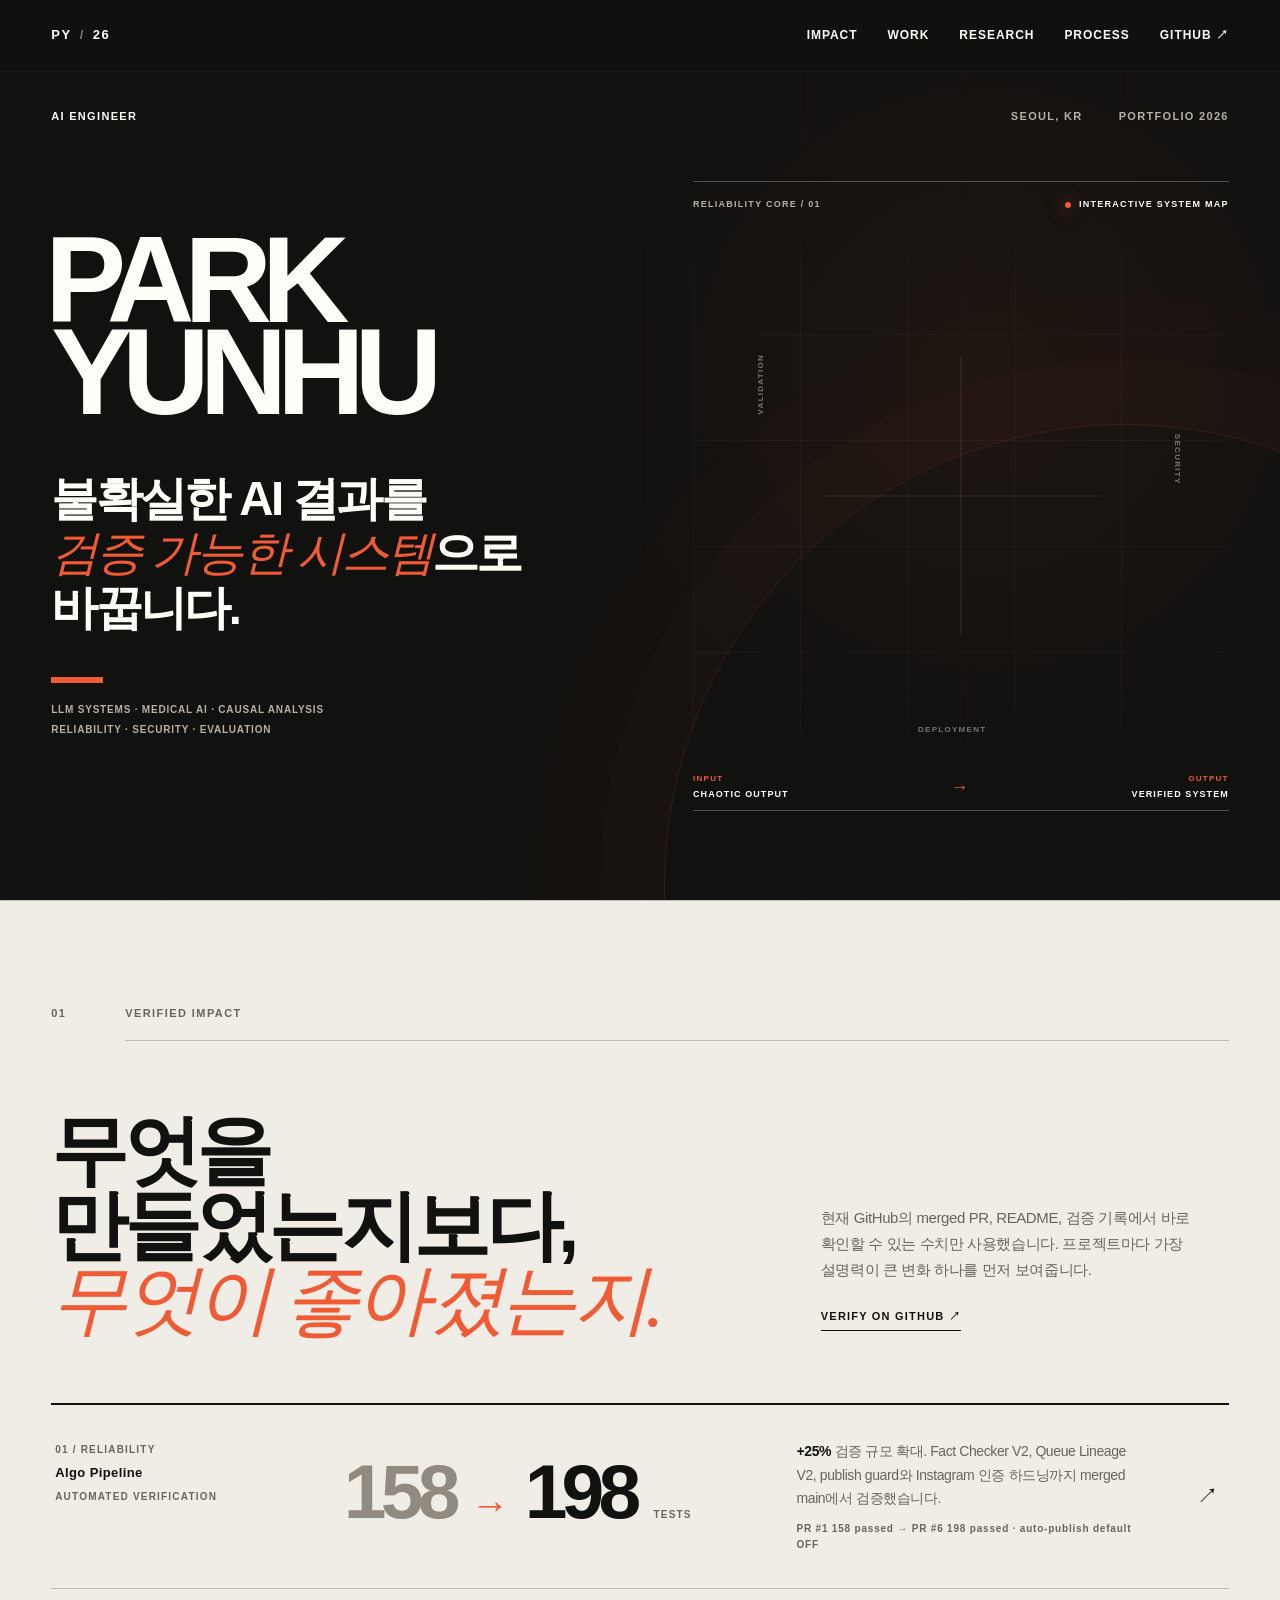
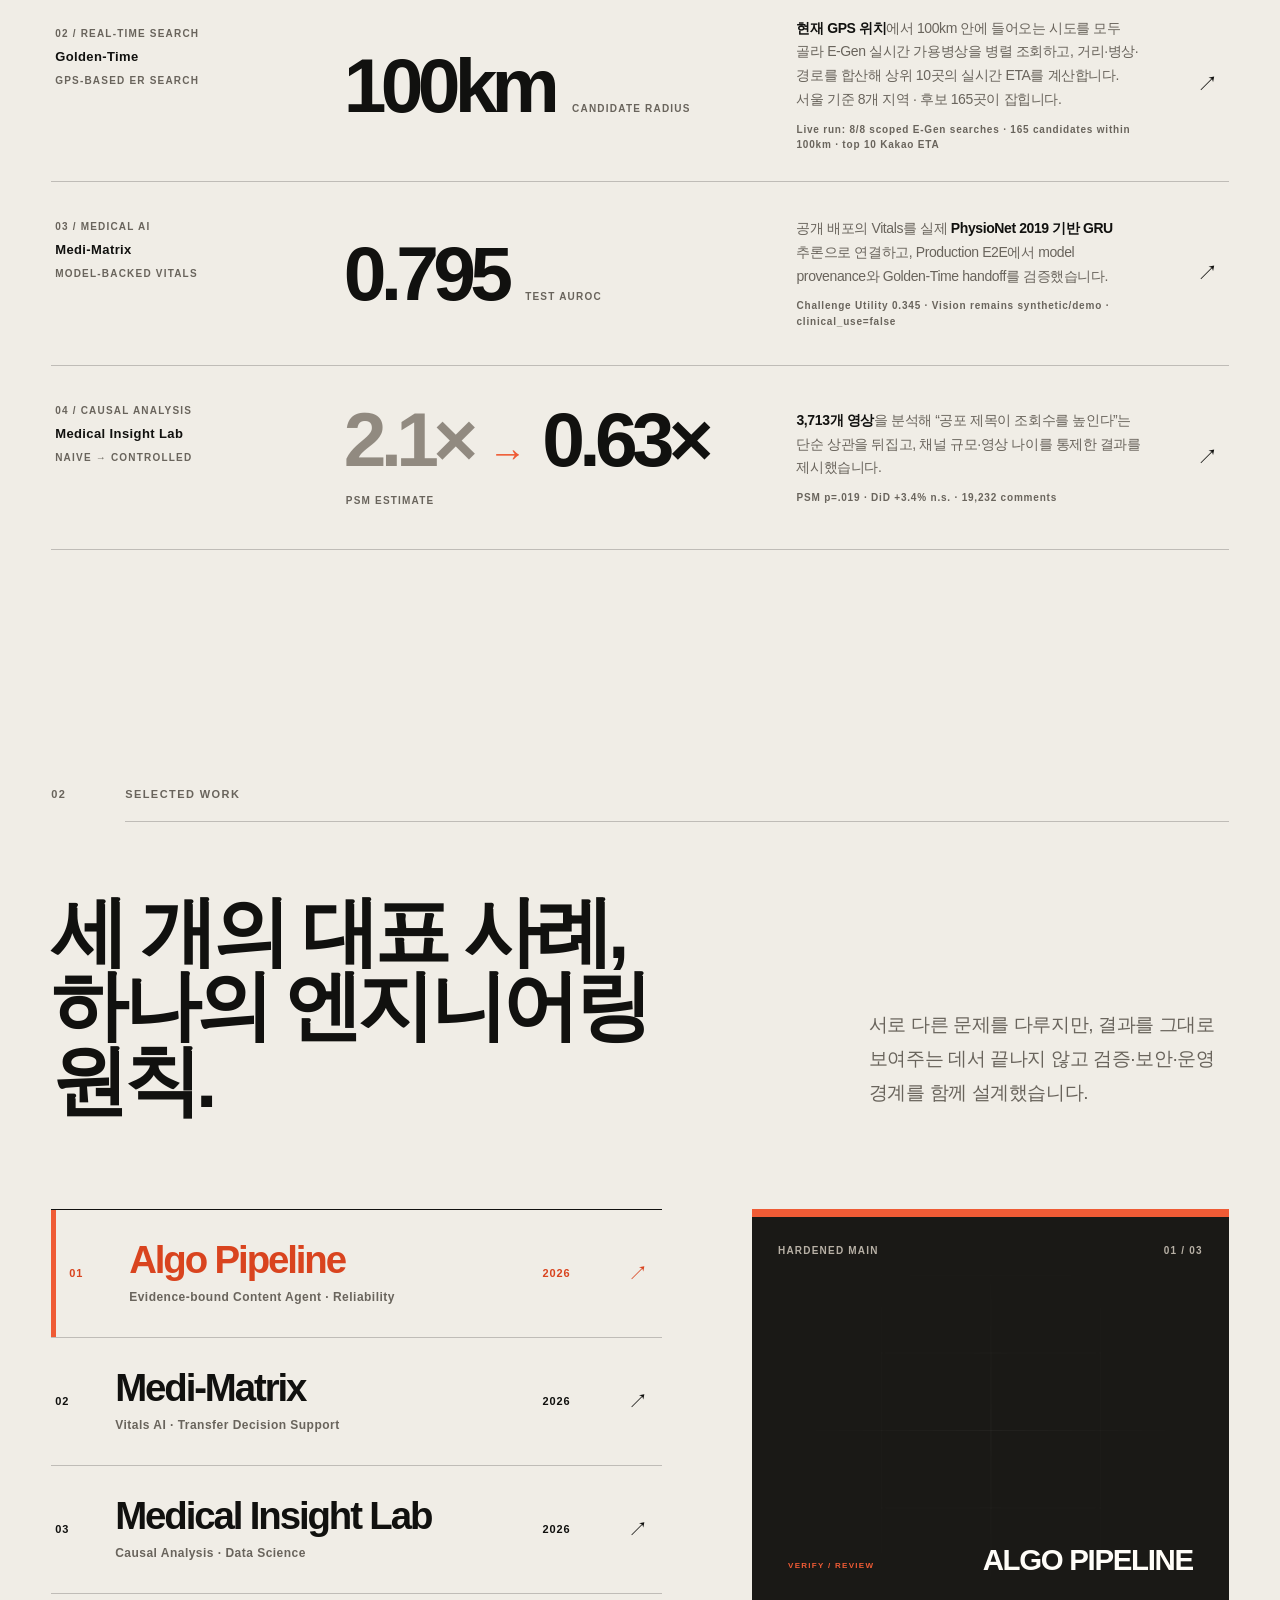
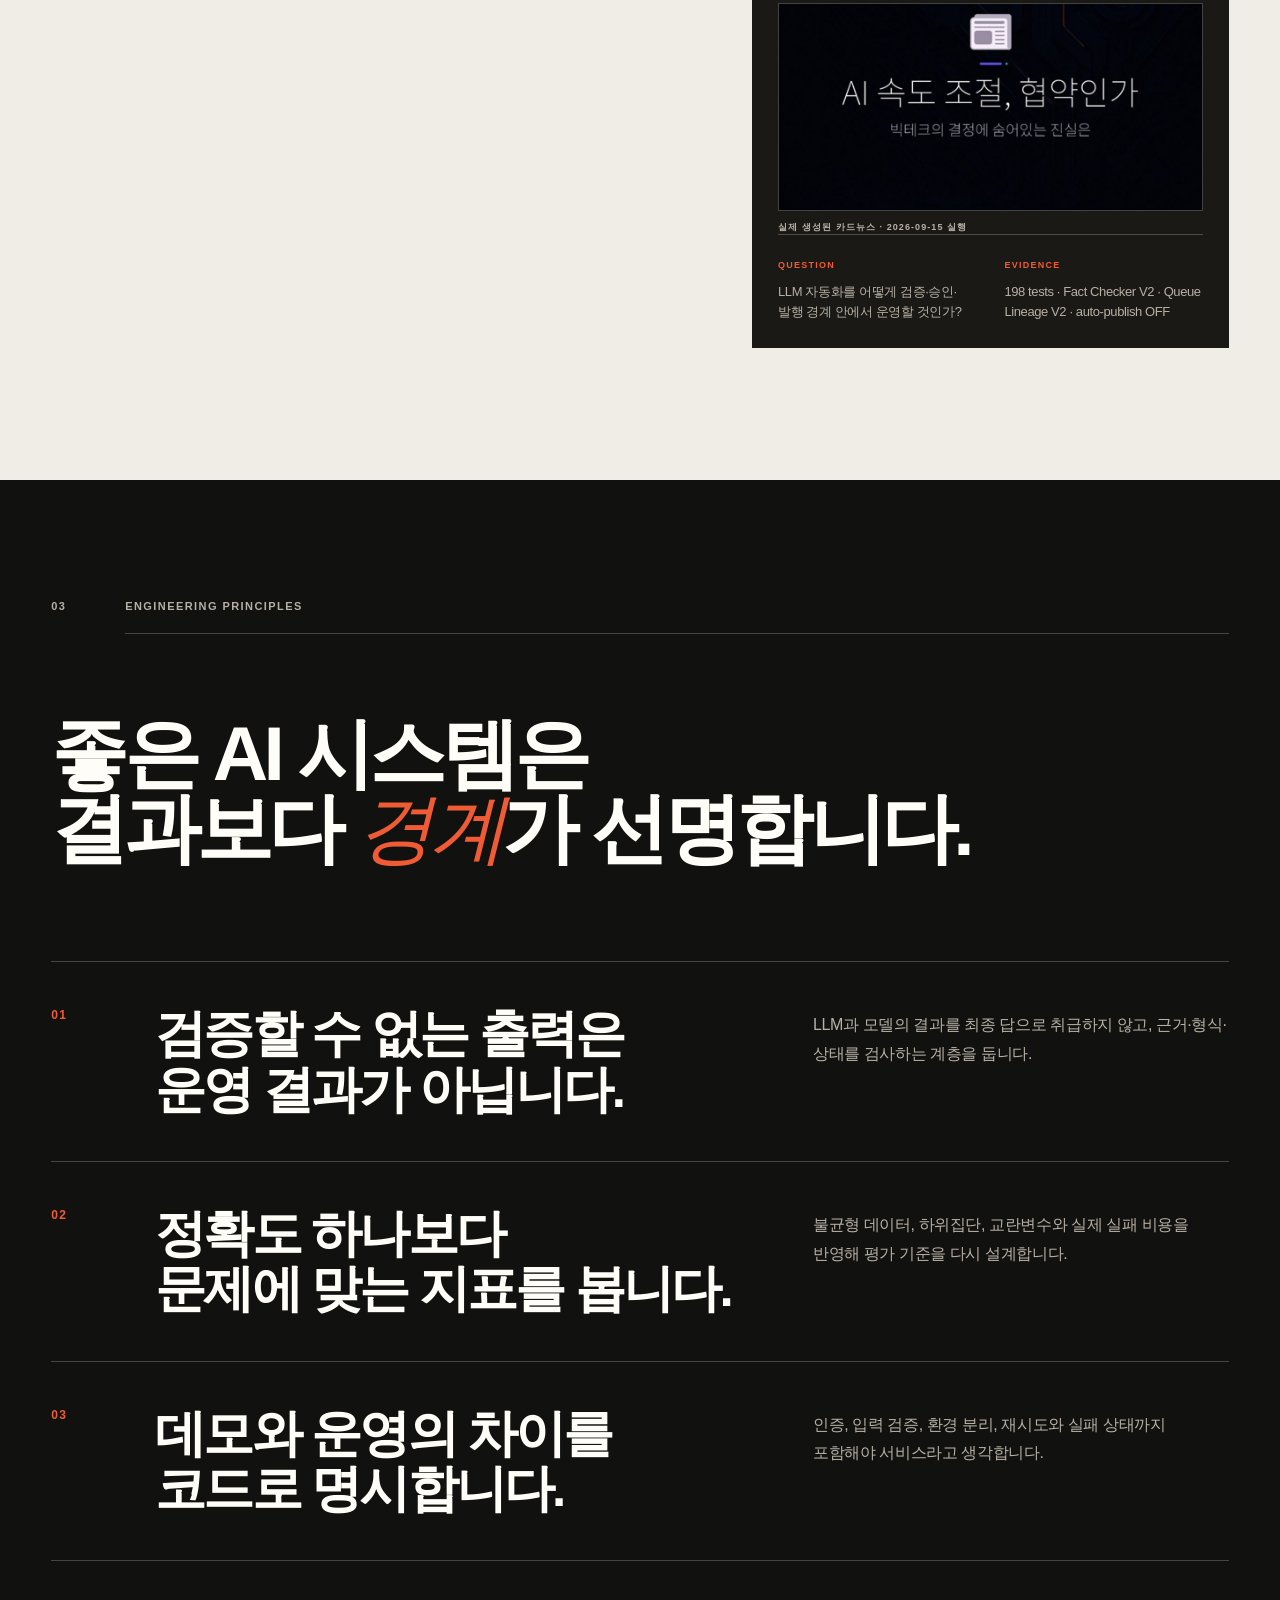
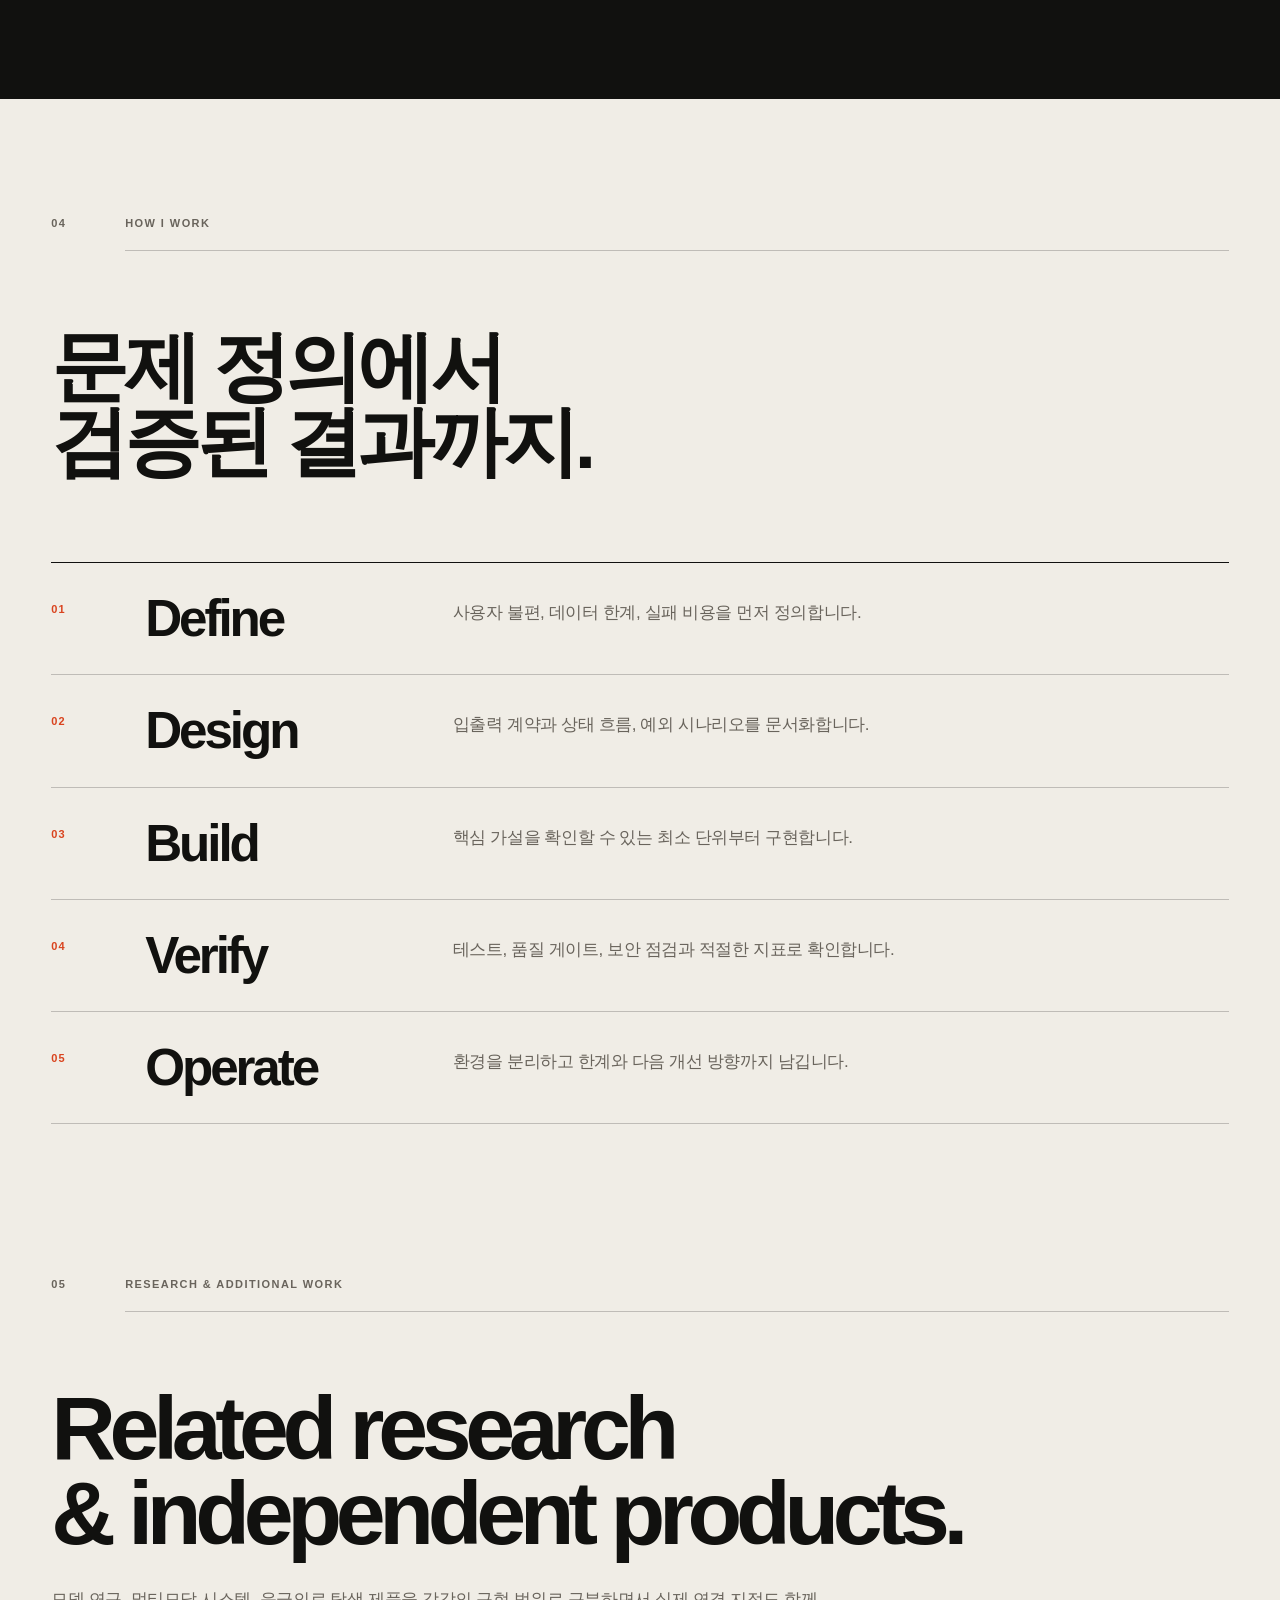
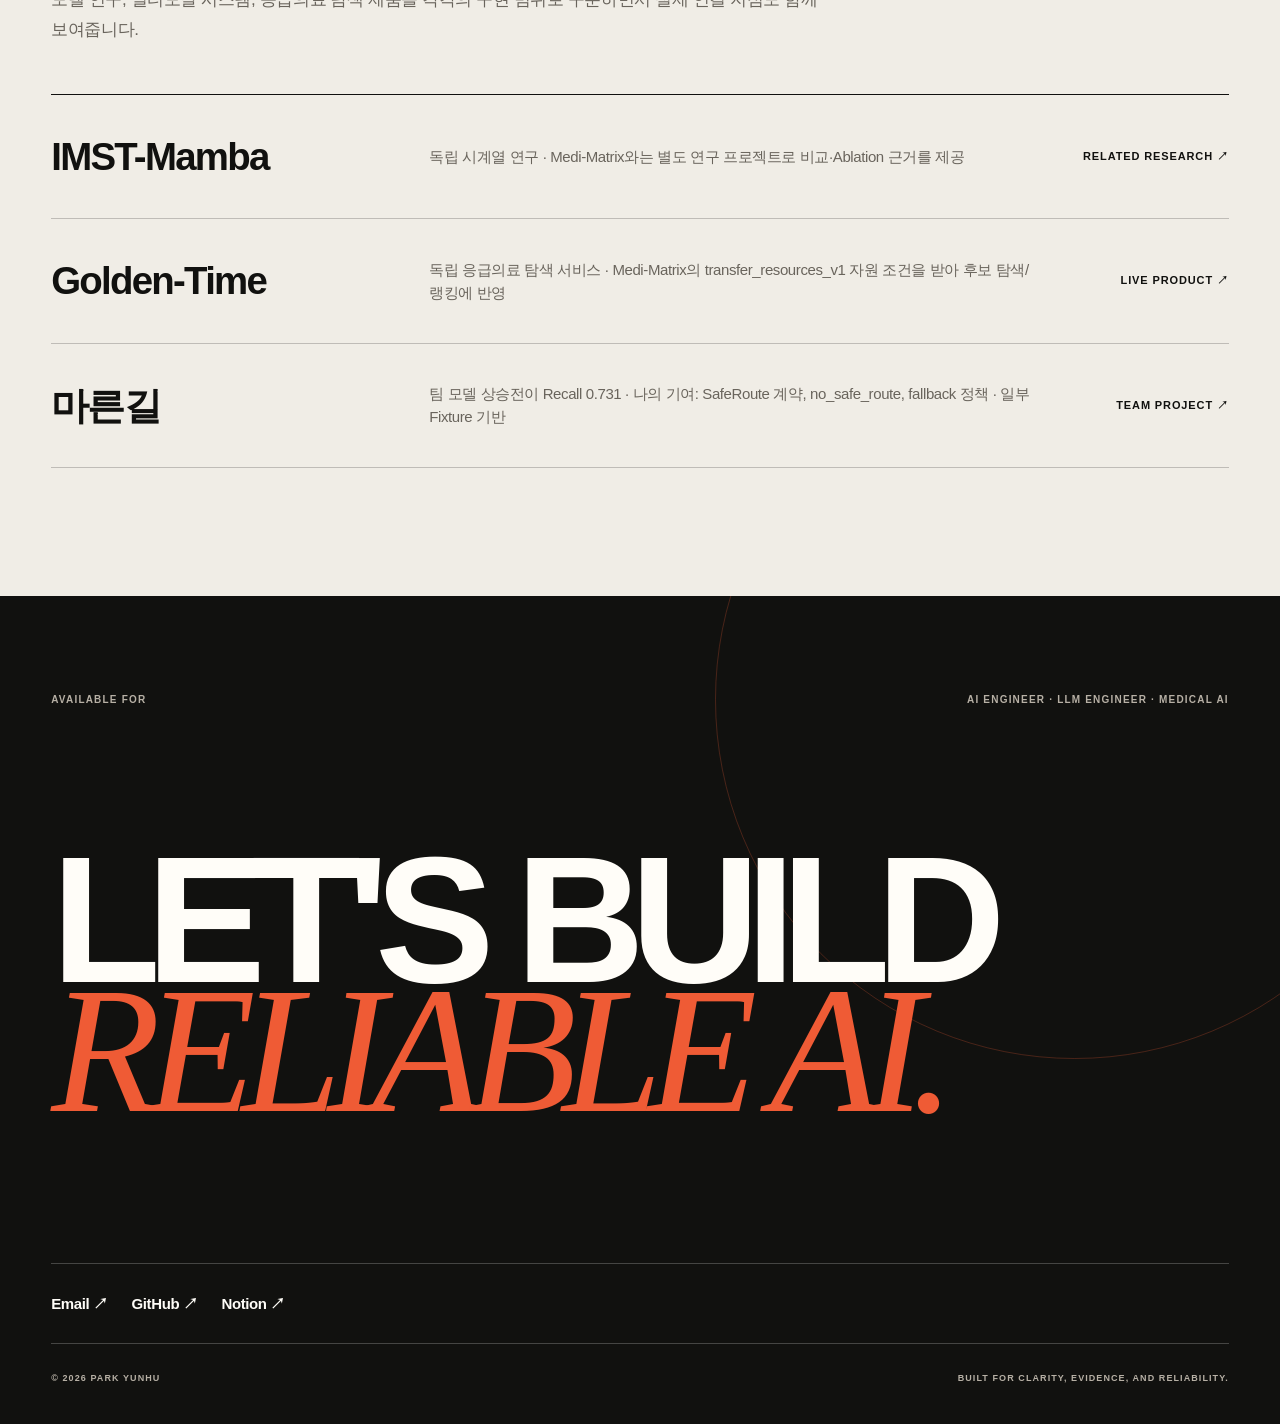
==== index.html @ 8d863456 "fix: correct the channel count and flag the sleeping Streamlit app A full pass over the live site fo" ====
<!doctype html>
<html lang="ko">

<head>
  <meta charset="utf-8">
  <meta name="viewport" content="width=device-width, initial-scale=1">
  <meta name="description" content="AI 모델과 LLM을 검증·보안·배포 가능한 시스템으로 구현하는 AI Engineer 박윤후의 포트폴리오.">
  <meta name="theme-color" content="#11110f">
  <meta property="og:title" content="박윤후 | AI Engineer Portfolio">
  <meta property="og:description" content="AI 모델과 LLM을 검증·보안·배포 가능한 시스템으로 구현하는 AI Engineer 박윤후의 포트폴리오.">
  <meta property="og:type" content="website">
  <meta property="og:url" content="https://park-yunhu-portfolio.vercel.app/">
  <meta property="og:image" content="https://park-yunhu-portfolio.vercel.app/assets/og-cover.jpg">
  <meta property="og:image:width" content="1200">
  <meta property="og:image:height" content="630">
  <meta property="og:image:alt" content="PARK YUNHU AI Engineer Portfolio">
  <meta name="twitter:card" content="summary_large_image">
  <meta name="twitter:title" content="박윤후 | AI Engineer Portfolio">
  <meta name="twitter:description" content="AI 모델과 LLM을 검증·보안·배포 가능한 시스템으로 구현하는 AI Engineer 박윤후의 포트폴리오.">
  <meta name="twitter:image" content="https://park-yunhu-portfolio.vercel.app/assets/og-cover.jpg">
  <link rel="canonical" href="https://park-yunhu-portfolio.vercel.app/">
  <title>박윤후 | AI Engineer Portfolio</title>
  <link rel="icon" href="assets/favicon.svg" type="image/svg+xml">
  <link rel="stylesheet" href="assets/styles.css?v=12">
  <link rel="stylesheet" href="assets/refinements.css?v=14">
  <link rel="stylesheet" href="assets/impact.css?v=1">
  <script defer src="assets/spline-config.js?v=9"></script>
  <script defer src="assets/reliability-core.js?v=9"></script>
  <script defer src="assets/site.js?v=14"></script>
  <script defer src="assets/spline-loader.js?v=9"></script>
</head>

<body>
  <a class="skip-link" href="#main">본문으로 이동</a>

  <header class="site-header">
    <a class="wordmark" href="/" aria-label="박윤후 포트폴리오 홈"><span>PY</span><i>/</i><span>26</span></a>
    <button class="menu-toggle" type="button" aria-expanded="false" aria-controls="site-nav">Menu</button>
    <nav id="site-nav" class="site-nav" aria-label="주요 탐색">
      <a href="#impact">Impact</a>
      <a href="#work">Work</a>
      <a href="#research">Research</a>
      <a href="#process">Process</a>
      <a href="https://github.com/YunhuPark" target="_blank" rel="noopener noreferrer">GitHub ↗</a>
    </nav>
  </header>

  <main id="main">
    <section class="hero hero-3d" aria-labelledby="hero-title">
      <div class="hero-kicker"><span>AI ENGINEER</span><span>SEOUL, KR</span><span>PORTFOLIO 2026</span></div>
      <div class="hero-3d-layout">
        <div class="hero-copy">
          <h1 id="hero-title" class="hero-name hero-name-3d" aria-label="Park Yunhu">PARK<br>YUNHU</h1>
          <p class="hero-statement hero-statement-3d">불확실한 AI 결과를<br><em>검증 가능한 시스템</em>으로 바꿉니다.</p>
          <div class="hero-note hero-note-3d"><span class="accent-rule" aria-hidden="true"></span><p>LLM Systems · Medical AI · Causal Analysis</p><p>Reliability · Security · Evaluation</p></div>
        </div>
        <div class="hero-scene-shell" data-spline-slot>
          <div class="scene-topline"><span>RELIABILITY CORE / 01</span><span class="scene-live"><i aria-hidden="true"></i> INTERACTIVE SYSTEM MAP</span></div>
          <div class="scene-canvas-wrap">
            <canvas id="hero-core" class="scene-canvas" aria-label="검증, 보안, 배포를 상징하는 인터랙티브 3D 코어"></canvas>
            <div class="scene-fallback" aria-hidden="true"><span class="fallback-ring ring-a"></span><span class="fallback-ring ring-b"></span><span class="fallback-ring ring-c"></span><span class="fallback-core"></span></div>
            <div class="scene-orbit-labels" aria-hidden="true"><span>VALIDATION</span><span>SECURITY</span><span>DEPLOYMENT</span></div>
            <div class="scene-crosshair" aria-hidden="true"></div>
          </div>
          <div class="scene-bottomline"><div><small>INPUT</small><strong>CHAOTIC OUTPUT</strong></div><span aria-hidden="true">→</span><div><small>OUTPUT</small><strong>VERIFIED SYSTEM</strong></div></div>
        </div>
      </div>
    </section>

    <section id="impact" class="impact-section paper-section" aria-labelledby="impact-title">
      <div class="section-index"><span>01</span><span>VERIFIED IMPACT</span></div>
      <div class="impact-intro">
        <h2 id="impact-title">무엇을 만들었는지보다,<br><em>무엇이 좋아졌는지.</em></h2>
        <div class="impact-summary">
          <p>현재 GitHub의 merged PR, README, 검증 기록에서 바로 확인할 수 있는 수치만 사용했습니다. 프로젝트마다 가장 설명력이 큰 변화 하나를 먼저 보여줍니다.</p>
          <a href="https://github.com/YunhuPark" target="_blank" rel="noopener noreferrer">VERIFY ON GITHUB ↗</a>
        </div>
      </div>

      <div class="impact-list">
        <a class="impact-row" href="/project-algo">
          <div class="impact-label"><span>01 / RELIABILITY</span><b>Algo Pipeline</b><small>Automated verification</small></div>
          <div class="impact-number"><span class="impact-before">158</span><i>→</i><strong>198</strong><small>tests</small></div>
          <div class="impact-detail"><p><strong>+25%</strong> 검증 규모 확대. Fact Checker V2, Queue Lineage V2, publish guard와 Instagram 인증 하드닝까지 merged main에서 검증했습니다.</p><span class="impact-note">PR #1 158 passed → PR #6 198 passed · auto-publish default OFF</span></div>
          <span class="impact-arrow" aria-hidden="true">↗</span>
        </a>

        <a class="impact-row" href="https://golden-time.vercel.app" target="_blank" rel="noopener noreferrer">
          <div class="impact-label"><span>02 / REAL-TIME SEARCH</span><b>Golden-Time</b><small>GPS-based ER search</small></div>
          <div class="impact-number"><strong>100km</strong><small>candidate radius</small></div>
          <div class="impact-detail"><p><strong>현재 GPS 위치</strong>에서 100km 안에 들어오는 시도를 모두 골라 E-Gen 실시간 가용병상을 병렬 조회하고, 거리·병상·경로를 합산해 상위 10곳의 실시간 ETA를 계산합니다. 서울 기준 8개 지역 · 후보 165곳이 잡힙니다.</p><span class="impact-note">Live run: 8/8 scoped E-Gen searches · 165 candidates within 100km · top 10 Kakao ETA</span></div>
          <span class="impact-arrow" aria-hidden="true">↗</span>
        </a>

        <a class="impact-row" href="/project-medi-matrix">
          <div class="impact-label"><span>03 / MEDICAL AI</span><b>Medi-Matrix</b><small>Model-backed vitals</small></div>
          <div class="impact-number"><strong>0.795</strong><small>test AUROC</small></div>
          <div class="impact-detail"><p>공개 배포의 Vitals를 실제 <strong>PhysioNet 2019 기반 GRU</strong> 추론으로 연결하고, Production E2E에서 model provenance와 Golden-Time handoff를 검증했습니다.</p><span class="impact-note">Challenge Utility 0.345 · Vision remains synthetic/demo · clinical_use=false</span></div>
          <span class="impact-arrow" aria-hidden="true">↗</span>
        </a>

        <a class="impact-row" href="/project-medical-insight">
          <div class="impact-label"><span>04 / CAUSAL ANALYSIS</span><b>Medical Insight Lab</b><small>Naive → controlled</small></div>
          <div class="impact-number"><span class="impact-before">2.1×</span><i>→</i><strong>0.63×</strong><small>PSM estimate</small></div>
          <div class="impact-detail"><p><strong>3,713개 영상</strong>을 분석해 “공포 제목이 조회수를 높인다”는 단순 상관을 뒤집고, 채널 규모·영상 나이를 통제한 결과를 제시했습니다.</p><span class="impact-note">PSM p=.019 · DiD +3.4% n.s. · 19,232 comments</span></div>
          <span class="impact-arrow" aria-hidden="true">↗</span>
        </a>
      </div>
    </section>

    <section id="work" class="work-section paper-section" aria-labelledby="work-title">
      <div class="section-index"><span>02</span><span>SELECTED WORK</span></div>
      <div class="work-heading"><h2 id="work-title">세 개의 대표 사례,<br>하나의 엔지니어링 원칙.</h2><p>서로 다른 문제를 다루지만, 결과를 그대로 보여주는 데서 끝나지 않고 검증·보안·운영 경계를 함께 설계했습니다.</p></div>
      <div class="work-layout">
        <div class="project-index" role="list" aria-label="대표 프로젝트">
          <a class="project-row is-active" role="listitem" href="/project-algo" data-project="algo"><span class="project-no">01</span><span class="project-copy"><strong>Algo Pipeline</strong><small>Evidence-bound Content Agent · Reliability</small><span class="project-evidence">198 tests · Fact Checker V2 · Queue Lineage V2 · auto-publish OFF</span><img class="row-thumb" src="assets/thumbs/thumb-algo.jpg?v=1" width="960" height="600" loading="lazy" decoding="async" alt="Algo Pipeline이 생성한 카드뉴스 커버 실제 출력물"></span><span class="project-year">2026</span><span class="project-arrow" aria-hidden="true">↗</span></a>
          <a class="project-row" role="listitem" href="/project-medi-matrix" data-project="medi"><span class="project-no">02</span><span class="project-copy"><strong>Medi-Matrix</strong><small>Vitals AI · Transfer Decision Support</small><span class="project-evidence">GRU AUROC .795 · Utility .345 · Production E2E · Vision demo</span><img class="row-thumb" src="assets/thumbs/thumb-medi.jpg?v=1" width="960" height="600" loading="lazy" decoding="async" alt="Medi-Matrix Production 화면. 3D 병변 메시와 RED Triage 판정"></span><span class="project-year">2026</span><span class="project-arrow" aria-hidden="true">↗</span></a>
          <a class="project-row" role="listitem" href="/project-medical-insight" data-project="insight"><span class="project-no">03</span><span class="project-copy"><strong>Medical Insight Lab</strong><small>Causal Analysis · Data Science</small><span class="project-evidence">3,713 videos · PSM 0.63× · DiD +3.4% (n.s.)</span><img class="row-thumb" src="assets/thumbs/thumb-insight.jpg?v=1" width="960" height="600" loading="lazy" decoding="async" alt="PSM 분석 그래프. 채널 규모 균형 0.210→0.084, ATT 0.63배"></span><span class="project-year">2026</span><span class="project-arrow" aria-hidden="true">↗</span></a>
        </div>
        <aside class="project-preview project-preview-3d" aria-live="polite">
          <div class="preview-topline"><span data-preview-status>HARDENED MAIN</span><span data-preview-number>01 / 03</span></div>
          <div class="work-scene-wrap"><canvas id="work-core" class="scene-canvas work-scene-canvas" aria-label="선택한 프로젝트를 추상화한 3D 시각화"></canvas><div class="work-scene-fallback" aria-hidden="true"><span></span><span></span><span></span><span></span></div><div class="work-scene-title"><small data-scene-label>VERIFY / REVIEW</small><strong data-scene-title>ALGO PIPELINE</strong></div></div>
          <figure class="preview-shot"><img src="assets/thumbs/thumb-algo.jpg?v=1" width="960" height="600" decoding="async" data-preview-shot alt="Algo Pipeline이 생성한 카드뉴스 커버 실제 출력물"><figcaption data-preview-caption>실제 생성된 카드뉴스 · 2026-09-15 실행</figcaption></figure>
          <div class="preview-footer"><div><small>QUESTION</small><p data-preview-question>LLM 자동화를 어떻게 검증·승인·발행 경계 안에서 운영할 것인가?</p></div><div><small>EVIDENCE</small><p data-preview-evidence>198 tests · Fact Checker V2 · Queue Lineage V2 · auto-publish OFF</p></div></div>
        </aside>
      </div>
    </section>

    <section id="principles" class="principles-section dark-section" aria-labelledby="principles-title">
      <div class="section-index light"><span>03</span><span>ENGINEERING PRINCIPLES</span></div>
      <div class="principles-intro"><h2 id="principles-title">좋은 AI 시스템은<br>결과보다 <em>경계</em>가 선명합니다.</h2></div>
      <div class="principle-list"><article><span>01</span><h3>검증할 수 없는 출력은<br>운영 결과가 아닙니다.</h3><p>LLM과 모델의 결과를 최종 답으로 취급하지 않고, 근거·형식·상태를 검사하는 계층을 둡니다.</p></article><article><span>02</span><h3>정확도 하나보다<br>문제에 맞는 지표를 봅니다.</h3><p>불균형 데이터, 하위집단, 교란변수와 실제 실패 비용을 반영해 평가 기준을 다시 설계합니다.</p></article><article><span>03</span><h3>데모와 운영의 차이를<br>코드로 명시합니다.</h3><p>인증, 입력 검증, 환경 분리, 재시도와 실패 상태까지 포함해야 서비스라고 생각합니다.</p></article></div>
    </section>

    <section id="process" class="process-section paper-section" aria-labelledby="process-title">
      <div class="section-index"><span>04</span><span>HOW I WORK</span></div>
      <div class="process-heading"><h2 id="process-title">문제 정의에서<br>검증된 결과까지.</h2></div>
      <ol class="process-list"><li><span>01</span><div><strong>Define</strong><p>사용자 불편, 데이터 한계, 실패 비용을 먼저 정의합니다.</p></div></li><li><span>02</span><div><strong>Design</strong><p>입출력 계약과 상태 흐름, 예외 시나리오를 문서화합니다.</p></div></li><li><span>03</span><div><strong>Build</strong><p>핵심 가설을 확인할 수 있는 최소 단위부터 구현합니다.</p></div></li><li><span>04</span><div><strong>Verify</strong><p>테스트, 품질 게이트, 보안 점검과 적절한 지표로 확인합니다.</p></div></li><li><span>05</span><div><strong>Operate</strong><p>환경을 분리하고 한계와 다음 개선 방향까지 남깁니다.</p></div></li></ol>
    </section>

    <section id="research" class="additional-section paper-section" aria-labelledby="additional-title">
      <div class="section-index"><span>05</span><span>RESEARCH &amp; ADDITIONAL WORK</span></div>
      <h2 id="additional-title">Related research<br>&amp; independent products.</h2>
      <p class="additional-intro">모델 연구, 멀티모달 시스템, 응급의료 탐색 제품을 각각의 구현 범위로 구분하면서 실제 연결 지점도 함께 보여줍니다.</p>
      <div class="additional-list"><a href="/project-imst-mamba"><span>IMST-Mamba</span><small>독립 시계열 연구 · Medi-Matrix와는 별도 연구 프로젝트로 비교·Ablation 근거를 제공</small><b>RELATED RESEARCH ↗</b></a><a href="https://golden-time.vercel.app" target="_blank" rel="noopener noreferrer"><span>Golden-Time</span><small>독립 응급의료 탐색 서비스 · Medi-Matrix의 transfer_resources_v1 자원 조건을 받아 후보 탐색/랭킹에 반영</small><b>LIVE PRODUCT ↗</b></a><a href="https://github.com/YunhuPark/EST_Mareungil_21" target="_blank" rel="noopener noreferrer"><span>마른길</span><small>팀 모델 상승전이 Recall 0.731 · 나의 기여: SafeRoute 계약, no_safe_route, fallback 정책 · 일부 Fixture 기반</small><b>TEAM PROJECT ↗</b></a></div>
    </section>

    <section class="contact-section dark-section" aria-labelledby="contact-title">
      <div class="contact-meta"><span>AVAILABLE FOR</span><span>AI ENGINEER · LLM ENGINEER · MEDICAL AI</span></div>
      <h2 id="contact-title">LET'S BUILD<br><em>RELIABLE AI.</em></h2>
      <div class="contact-links"><a href="mailto:byunhu35@gmail.com">Email ↗</a><a href="https://github.com/YunhuPark" target="_blank" rel="noopener noreferrer">GitHub ↗</a><a href="https://app.notion.com/p/AI-Engineer-Portfolio-3c4bfec501b38136a31cc143538bbe27?pvs=12" target="_blank" rel="noopener noreferrer">Notion ↗</a></div>
      <footer class="footer-line"><span>© <span data-year>2026</span> PARK YUNHU</span><span>BUILT FOR CLARITY, EVIDENCE, AND RELIABILITY.</span></footer>
    </section>
  </main>
</body>

</html>
---- assets/styles.css ----
:root {
  --ink: #11110f;
  --ink-soft: #1a1916;
  --paper: #f0ede6;
  --paper-deep: #e7e2d8;
  --white: #fffdf8;
  --accent: #ef5b35;
  --accent-deep: #d9441f;
  --line-dark: rgba(255, 253, 248, .22);
  --line-paper: rgba(17, 17, 15, .22);
  --muted-dark: #b7b0a5;
  --muted-paper: #69645c;
  --max: 1440px;
  --pad: clamp(22px, 4vw, 72px);
  --header: 72px;
}

* {
  box-sizing: border-box
}

html {
  scroll-behavior: smooth;
  background: var(--ink)
}

body {
  margin: 0;
  color: var(--ink);
  background: var(--paper);
  font-family: Arial, "Helvetica Neue", "Apple SD Gothic Neo", "Malgun Gothic", sans-serif;
  line-height: 1.55;
  letter-spacing: -.025em;
  text-rendering: optimizeLegibility;
  word-break: keep-all;
  overflow-wrap: break-word;
}

body.menu-open {
  overflow: hidden
}

a {
  color: inherit
}

button,
input,
textarea,
select {
  font: inherit
}

img,
svg {
  max-width: 100%;
  display: block
}

[hidden] {
  display: none !important
}

::selection {
  color: var(--ink);
  background: var(--accent)
}

.skip-link {
  position: fixed;
  left: 16px;
  top: -80px;
  z-index: 1000;
  padding: 12px 16px;
  color: var(--ink);
  background: var(--white);
  border: 1px solid var(--ink);
  text-decoration: none;
}

.skip-link:focus {
  top: 16px
}

.site-header {
  position: fixed;
  inset: 0 0 auto 0;
  z-index: 100;
  min-height: var(--header);
  padding: 0 var(--pad);
  display: flex;
  align-items: center;
  justify-content: space-between;
  color: var(--white);
  background: rgba(17, 17, 15, 0.92);
  backdrop-filter: blur(8px);
  -webkit-backdrop-filter: blur(8px);
  border-bottom: 1px solid rgba(255, 255, 255, 0.06);
}

.wordmark {
  display: inline-flex;
  align-items: center;
  gap: 8px;
  color: inherit;
  font-size: 13px;
  font-weight: 800;
  letter-spacing: .12em;
  text-decoration: none;
}

.wordmark i {
  font-style: normal;
  opacity: .45
}

.site-nav {
  display: flex;
  align-items: center;
  gap: 30px
}

.site-nav a {
  position: relative;
  color: inherit;
  font-size: 12px;
  font-weight: 700;
  letter-spacing: .08em;
  text-transform: uppercase;
  text-decoration: none;
}

.site-nav a::after {
  position: absolute;
  left: 0;
  right: 100%;
  bottom: -5px;
  height: 1px;
  content: "";
  background: currentColor;
  transition: right .25s ease;
}

.site-nav a:hover::after,
.site-nav a:focus-visible::after {
  right: 0
}

.menu-toggle {
  display: none;
  padding: 0;
  border: 0;
  color: inherit;
  background: transparent;
  font-size: 12px;
  font-weight: 800;
  letter-spacing: .1em;
  text-transform: uppercase;
  cursor: pointer;
}

.dark-section {
  color: var(--white);
  background: var(--ink)
}

.paper-section {
  color: var(--ink);
  background: var(--paper)
}

.hero {
  min-height: 100svh;
  padding: calc(var(--header) + 34px) var(--pad) 42px;
  display: grid;
  grid-template-rows: auto 1fr auto;
  position: relative;
  overflow: hidden;
  color: var(--white);
  background:
    linear-gradient(90deg, rgba(239, 91, 53, .04) 1px, transparent 1px) 0 0/12.5% 100%,
    var(--ink);
}

.hero::after {
  position: absolute;
  right: -9vw;
  bottom: -22vw;
  width: 54vw;
  aspect-ratio: 1;
  content: "";
  border: 1px solid rgba(239, 91, 53, .3);
  border-radius: 50%;
  box-shadow: 0 0 0 5vw rgba(239, 91, 53, .035), 0 0 0 10vw rgba(239, 91, 53, .025);
  pointer-events: none;
}

.hero-kicker {
  display: grid;
  grid-template-columns: 1fr auto auto;
  gap: 36px;
  align-items: start;
  padding-top: 8px;
  font-size: 11px;
  font-weight: 700;
  letter-spacing: .12em;
  text-transform: uppercase;
}

.hero-kicker span:not(:first-child) {
  color: var(--muted-dark)
}

.hero-name {
  align-self: center;
  margin: 28px 0 18px;
  max-width: 12ch;
  font-size: clamp(70px, 12vw, 180px);
  font-weight: 900;
  line-height: .72;
  letter-spacing: -.085em;
  text-transform: uppercase;
}

.hero-bottom {
  position: relative;
  z-index: 2;
  display: grid;
  grid-template-columns: minmax(0, 1.2fr) minmax(250px, .8fr);
  gap: clamp(32px, 8vw, 150px);
  align-items: end;
  padding-right: 14vw;
}

.hero-statement {
  margin: 0;
  max-width: 820px;
  font-size: clamp(30px, 4.8vw, 76px);
  font-weight: 700;
  line-height: 1.15;
  letter-spacing: -.055em;
}

.hero-statement em {
  color: var(--accent);
  font-family: Georgia, "Times New Roman", "Noto Serif KR", serif;
  font-weight: 400;
  font-style: italic;
  letter-spacing: -.04em;
}

.hero-note {
  padding-bottom: 9px
}

.accent-rule {
  display: block;
  width: 64px;
  height: 8px;
  margin-bottom: 23px;
  background: var(--accent)
}

.hero-note p {
  margin: 4px 0;
  color: var(--muted-dark);
  font-size: 12px;
  font-weight: 700;
  letter-spacing: .08em;
  text-transform: uppercase
}

.section-index {
  display: grid;
  grid-template-columns: 56px 1fr;
  gap: 18px;
  align-items: center;
  color: var(--muted-paper);
  font-size: 11px;
  font-weight: 800;
  letter-spacing: .13em;
  text-transform: uppercase;
}

.section-index::after {
  grid-column: 2;
  content: "";
  height: 1px;
  background: var(--line-paper)
}

.section-index.light {
  color: var(--muted-dark)
}

.section-index.light::after {
  background: var(--line-dark)
}

.work-section {
  padding: 110px var(--pad) 132px
}

.work-heading {
  display: grid;
  grid-template-columns: minmax(0, 1.35fr) minmax(260px, .65fr);
  gap: 70px;
  margin: 72px 0 92px;
  align-items: end;
}

.work-heading h2,
.process-heading h2,
.principles-intro h2 {
  margin: 0;
  font-size: clamp(42px, 6vw, 86px);
  font-weight: 800;
  line-height: .97;
  letter-spacing: -.06em;
}

.work-heading p {
  margin: 0 0 8px;
  max-width: 510px;
  color: var(--muted-paper);
  font-size: clamp(16px, 1.5vw, 22px);
  line-height: 1.75;
}

.work-layout {
  display: grid;
  grid-template-columns: minmax(0, 1fr) minmax(420px, .78fr);
  gap: clamp(46px, 7vw, 120px);
  align-items: start;
}

.project-index {
  border-top: 1px solid var(--ink)
}

.project-row {
  position: relative;
  display: grid;
  grid-template-columns: 44px minmax(0, 1fr) 70px 30px;
  gap: 16px;
  align-items: center;
  min-height: 128px;
  padding: 20px 4px;
  border-bottom: 1px solid var(--line-paper);
  color: var(--ink);
  text-decoration: none;
  transition: color .25s ease, padding-left .25s ease;
}

.project-row::before {
  position: absolute;
  inset: 0 auto 0 0;
  width: 0;
  content: "";
  background: var(--accent);
  transition: width .25s ease;
}

.project-row:hover,
.project-row:focus-visible,
.project-row.is-active {
  padding-left: 18px;
  color: var(--accent-deep);
  outline: 0
}

.project-row:hover::before,
.project-row:focus-visible::before,
.project-row.is-active::before {
  width: 5px
}

.project-no,
.project-year {
  font-size: 11px;
  font-weight: 800;
  letter-spacing: .08em
}

.project-copy {
  display: block
}

.project-copy strong {
  display: block;
  font-size: clamp(29px, 3vw, 50px);
  font-weight: 800;
  line-height: 1;
  letter-spacing: -.055em
}

.project-copy small {
  display: block;
  margin-top: 9px;
  color: var(--muted-paper);
  font-size: 12px;
  font-weight: 700;
  letter-spacing: .04em
}

.project-arrow {
  font-size: 20px;
  transition: transform .25s ease
}

.project-row:hover .project-arrow,
.project-row:focus-visible .project-arrow {
  transform: translate(4px, -4px)
}

.project-preview {
  position: sticky;
  top: 96px;
  min-height: 620px;
  padding: 26px;
  display: grid;
  grid-template-rows: auto 1fr auto;
  color: var(--white);
  background: var(--ink-soft);
  border-top: 8px solid var(--accent);
}

.preview-topline {
  display: flex;
  justify-content: space-between;
  gap: 20px;
  color: var(--muted-dark);
  font-size: 10px;
  font-weight: 800;
  letter-spacing: .12em;
  text-transform: uppercase;
}

.preview-stage {
  align-self: center;
  min-height: 330px;
  display: grid;
  align-content: center
}

.preview-footer {
  display: grid;
  grid-template-columns: 1fr 1fr;
  gap: 28px;
  padding-top: 24px;
  border-top: 1px solid var(--line-dark);
}

.preview-footer small {
  display: block;
  margin-bottom: 9px;
  color: var(--accent);
  font-size: 9px;
  font-weight: 800;
  letter-spacing: .14em
}

.preview-footer p {
  margin: 0;
  color: var(--muted-dark);
  font-size: 13px;
  line-height: 1.55
}

.algo-diagram {
  display: grid;
  grid-template-columns: auto 1fr auto 1fr auto 1fr auto;
  gap: 10px;
  align-items: center
}

.algo-diagram span {
  padding: 14px 10px;
  border: 1px solid rgba(255, 255, 255, .22);
  font-size: 10px;
  font-weight: 800;
  letter-spacing: .08em;
  text-align: center
}

.algo-diagram i {
  height: 1px;
  background: rgba(255, 255, 255, .28)
}

.algo-diagram .accent-box {
  color: var(--ink);
  background: var(--accent);
  border-color: var(--accent)
}

.algo-log {
  display: grid;
  gap: 8px;
  margin-top: 42px
}

.algo-log code {
  padding: 9px 12px;
  color: #d7d1c8;
  border-left: 2px solid var(--accent);
  background: rgba(255, 255, 255, .035);
  font-family: "SFMono-Regular", Consolas, "Liberation Mono", monospace;
  font-size: 11px
}

.medical-preview {
  display: grid;
  grid-template-columns: 1.18fr .82fr;
  gap: 22px;
  align-items: stretch
}

.scan-shape {
  position: relative;
  min-height: 260px;
  border: 1px solid rgba(255, 255, 255, .18);
  overflow: hidden;
  background: radial-gradient(circle at center, rgba(239, 91, 53, .11), transparent 58%)
}

.scan-shape::before,
.scan-shape::after {
  position: absolute;
  top: 14%;
  bottom: 12%;
  width: 32%;
  content: "";
  border: 1px solid rgba(255, 255, 255, .34);
  border-radius: 46% 46% 36% 36%;
  background: radial-gradient(circle at 65% 62%, rgba(239, 91, 53, .86) 0 8%, transparent 9%), linear-gradient(140deg, rgba(255, 255, 255, .09), transparent)
}

.scan-shape::before {
  left: 16%
}

.scan-shape::after {
  right: 16%;
  transform: scaleX(-1)
}

.scan-shape span {
  position: absolute;
  left: 50%;
  top: 12%;
  bottom: 10%;
  width: 1px;
  background: rgba(255, 255, 255, .25)
}

.vitals-stack {
  display: grid;
  grid-template-rows: repeat(3, 1fr);
  border-top: 1px solid rgba(255, 255, 255, .2)
}

.vitals-stack p {
  margin: 0;
  padding: 18px 0;
  border-bottom: 1px solid rgba(255, 255, 255, .2)
}

.vitals-stack small {
  display: block;
  color: var(--muted-dark);
  font-size: 9px;
  font-weight: 800;
  letter-spacing: .12em
}

.vitals-stack strong {
  display: block;
  margin-top: 8px;
  font-size: 34px;
  font-weight: 500
}

.preview-caption {
  margin-top: 20px;
  color: var(--muted-dark);
  font-size: 9px;
  font-weight: 800;
  letter-spacing: .13em
}

.analysis-compare {
  display: grid;
  gap: 18px
}

.analysis-compare p {
  margin: 0;
  display: grid;
  grid-template-columns: 70px 1fr 45px;
  gap: 12px;
  align-items: center
}

.analysis-compare span {
  color: var(--muted-dark);
  font-size: 9px;
  font-weight: 800;
  letter-spacing: .1em
}

.analysis-compare b {
  display: block;
  width: var(--size);
  height: 13px;
  background: var(--accent)
}

.analysis-compare b.negative {
  background: #9d968c
}

.analysis-compare strong {
  font-size: 13px
}

.preview-stage blockquote {
  margin: 42px 0 0;
  padding: 20px 0 0;
  border-top: 1px solid var(--line-dark);
  font-family: Georgia, "Times New Roman", "Noto Serif KR", serif;
  font-size: 20px;
  font-style: italic;
  line-height: 1.45
}

.state-model {
  display: grid;
  grid-template-columns: repeat(3, 1fr);
  gap: 1px;
  background: rgba(255, 255, 255, .18)
}

.state-model div {
  padding: 24px 13px;
  background: var(--ink-soft);
  text-align: center
}

.state-model span {
  display: block;
  color: var(--accent);
  font-size: 12px;
  font-weight: 800;
  letter-spacing: .1em
}

.state-model small {
  display: block;
  margin-top: 5px;
  color: var(--muted-dark);
  font-size: 10px
}

.model-core {
  margin-top: 42px;
  padding: 28px;
  border: 1px solid var(--accent);
  color: var(--white);
  text-align: center;
  font-size: 24px;
  font-weight: 800;
  letter-spacing: .05em
}

.model-core small {
  display: block;
  margin-top: 8px;
  color: var(--muted-dark);
  font-size: 10px;
  font-weight: 700;
  letter-spacing: .08em
}

.principles-section {
  padding: 118px var(--pad) 138px
}

.principles-intro {
  margin: 82px 0 94px
}

.principles-intro h2 {
  max-width: 1100px
}

.principles-intro em {
  color: var(--accent);
  font-family: Georgia, "Times New Roman", "Noto Serif KR", serif;
  font-weight: 400;
  font-style: italic
}

.principle-list {
  border-top: 1px solid var(--line-dark)
}

.principle-list article {
  display: grid;
  grid-template-columns: 70px minmax(0, 1.2fr) minmax(280px, .8fr);
  gap: 34px;
  align-items: start;
  padding: 44px 0;
  border-bottom: 1px solid var(--line-dark);
}

.principle-list article>span {
  color: var(--accent);
  font-size: 12px;
  font-weight: 800;
  letter-spacing: .12em
}

.principle-list h3 {
  margin: 0;
  font-size: clamp(30px, 4vw, 62px);
  font-weight: 700;
  line-height: 1.08;
  letter-spacing: -.055em
}

.principle-list p {
  margin: 5px 0 0;
  color: var(--muted-dark);
  font-size: 16px;
  line-height: 1.8
}

.process-section {
  padding: 116px var(--pad) 132px
}

.process-heading {
  margin: 78px 0 84px
}

.process-heading h2 {
  max-width: 1000px
}

.process-list {
  margin: 0;
  padding: 0;
  border-top: 1px solid var(--ink);
  list-style: none
}

.process-list li {
  display: grid;
  grid-template-columns: 70px 1fr;
  gap: 24px;
  padding: 30px 0;
  border-bottom: 1px solid var(--line-paper);
}

.process-list li>span {
  padding-top: 8px;
  color: var(--accent-deep);
  font-size: 11px;
  font-weight: 900;
  letter-spacing: .1em
}

.process-list li>div {
  display: grid;
  grid-template-columns: minmax(160px, .35fr) minmax(0, 1fr);
  gap: 36px;
  align-items: start
}

.process-list strong {
  font-size: clamp(30px, 4vw, 62px);
  line-height: 1;
  letter-spacing: -.06em
}

.process-list p {
  margin: 5px 0 0;
  max-width: 660px;
  color: var(--muted-paper);
  font-size: 17px;
  line-height: 1.75
}

.additional-section {
  padding: 20px var(--pad) 128px
}

.additional-section h2 {
  margin: 74px 0 46px;
  font-size: clamp(48px, 7vw, 106px);
  line-height: .95;
  letter-spacing: -.07em
}

.additional-list {
  border-top: 1px solid var(--ink)
}

.additional-list a {
  display: grid;
  grid-template-columns: minmax(180px, .4fr) minmax(0, 1fr) auto;
  gap: 30px;
  align-items: center;
  padding: 32px 0;
  border-bottom: 1px solid var(--line-paper);
  color: var(--ink);
  text-decoration: none;
}

.additional-list a:hover span,
.additional-list a:focus-visible span {
  color: var(--accent-deep)
}

.additional-list span {
  font-size: clamp(26px, 3vw, 42px);
  font-weight: 800;
  letter-spacing: -.045em;
  transition: color .2s ease
}

.additional-list small {
  color: var(--muted-paper);
  font-size: 15px
}

.additional-list b {
  font-size: 11px;
  letter-spacing: .08em
}

.contact-section {
  min-height: 92svh;
  padding: 96px var(--pad) 38px;
  display: grid;
  grid-template-rows: auto 1fr auto auto;
  position: relative;
  overflow: hidden
}

.contact-section::before {
  position: absolute;
  right: -12vw;
  top: -20vw;
  width: 56vw;
  aspect-ratio: 1;
  content: "";
  border: 1px solid rgba(239, 91, 53, .25);
  border-radius: 50%
}

.contact-meta {
  position: relative;
  z-index: 1;
  display: flex;
  justify-content: space-between;
  gap: 26px;
  color: var(--muted-dark);
  font-size: 10px;
  font-weight: 800;
  letter-spacing: .12em
}

.contact-section h2 {
  position: relative;
  z-index: 1;
  align-self: center;
  margin: 42px 0;
  font-size: clamp(72px, 14vw, 220px);
  font-weight: 900;
  line-height: .72;
  letter-spacing: -.08em
}

.contact-section h2 em {
  color: var(--accent);
  font-family: Georgia, "Times New Roman", serif;
  font-weight: 400;
  font-style: italic
}

.contact-links {
  position: relative;
  z-index: 1;
  display: flex;
  flex-wrap: wrap;
  gap: 24px;
  padding: 28px 0;
  border-top: 1px solid var(--line-dark);
  border-bottom: 1px solid var(--line-dark)
}

.contact-links a {
  color: var(--white);
  font-size: 15px;
  font-weight: 800;
  text-decoration: none
}

.contact-links a:hover,
.contact-links a:focus-visible {
  color: var(--accent)
}

.footer-line {
  position: relative;
  z-index: 1;
  display: flex;
  justify-content: space-between;
  gap: 24px;
  padding-top: 28px;
  color: var(--muted-dark);
  font-size: 9px;
  font-weight: 800;
  letter-spacing: .12em
}

/* Case study pages */
.case-body {
  background: var(--paper)
}

.case-hero {
  min-height: 78svh;
  padding: calc(var(--header) + 48px) var(--pad) 58px;
  display: grid;
  grid-template-rows: auto 1fr auto;
  color: var(--white);
  background: var(--ink);
}

.case-topline {
  display: flex;
  justify-content: space-between;
  gap: 30px;
  color: var(--muted-dark);
  font-size: 10px;
  font-weight: 800;
  letter-spacing: .12em;
  text-transform: uppercase
}

.case-title {
  align-self: center;
  margin: 60px 0 42px
}

.case-title .case-no {
  display: block;
  margin-bottom: 22px;
  color: var(--accent);
  font-size: 12px;
  font-weight: 800;
  letter-spacing: .14em
}

.case-title h1 {
  margin: 0;
  max-width: 8ch;
  font-size: clamp(54px, 9vw, 120px);
  font-weight: 900;
  line-height: .85;
  letter-spacing: -.06em
}

.case-title p {
  margin: 34px 0 0;
  max-width: 850px;
  color: #d7d0c6;
  font-size: clamp(20px, 2.2vw, 32px);
  line-height: 1.5
}

.case-hero-meta {
  display: grid;
  grid-template-columns: repeat(4, 1fr);
  gap: 24px;
  padding-top: 24px;
  border-top: 1px solid var(--line-dark)
}

.case-hero-meta div small {
  display: block;
  margin-bottom: 6px;
  color: var(--accent);
  font-size: 9px;
  font-weight: 800;
  letter-spacing: .12em
}

.case-hero-meta div span {
  color: var(--muted-dark);
  font-size: 12px;
  line-height: 1.5
}

.case-content {
  padding: 108px var(--pad) 128px;
  background: var(--paper)
}

.case-lead {
  display: grid;
  grid-template-columns: minmax(180px, .35fr) minmax(0, 1fr);
  gap: 56px;
  margin-bottom: 118px;
}

.case-lead .label,
.case-section .label {
  color: var(--accent-deep);
  font-size: 10px;
  font-weight: 900;
  letter-spacing: .14em;
  text-transform: uppercase
}

.case-lead blockquote {
  margin: 0;
  max-width: 980px;
  font-size: clamp(28px, 4vw, 52px);
  font-weight: 700;
  line-height: 1.2;
  letter-spacing: -.04em
}

.case-section {
  display: grid;
  grid-template-columns: minmax(180px, .35fr) minmax(0, 1fr);
  gap: 56px;
  padding: 54px 0;
  border-top: 1px solid var(--line-paper);
}

.case-section:last-of-type {
  border-bottom: 1px solid var(--line-paper)
}

.case-section h2 {
  margin: 0 0 22px;
  font-size: clamp(24px, 3.5vw, 42px);
  line-height: 1.2;
  letter-spacing: -.04em
}

.case-section h3 {
  margin: 34px 0 12px;
  font-size: 23px;
  letter-spacing: -.04em
}

.case-section p {
  margin: 0 0 18px;
  max-width: 850px;
  color: var(--muted-paper);
  font-size: 17px;
  line-height: 1.85
}

.case-section ul {
  margin: 0;
  padding: 0;
  list-style: none;
  max-width: 880px
}

.case-section li {
  display: grid;
  grid-template-columns: 22px 1fr;
  gap: 10px;
  padding: 14px 0;
  border-bottom: 1px solid rgba(17, 17, 15, .1);
  font-size: 16px
}

.case-section li::before {
  content: "↳";
  color: var(--accent-deep);
  font-weight: 800
}

.case-section li:last-child {
  border-bottom: 0
}

.case-metrics {
  display: grid;
  grid-template-columns: repeat(4, 1fr);
  gap: 1px;
  margin: 30px 0 8px;
  background: var(--line-paper)
}

.case-metric {
  min-height: 170px;
  padding: 24px;
  background: var(--paper)
}

.case-metric strong {
  display: block;
  font-size: clamp(34px, 4vw, 62px);
  line-height: 1;
  letter-spacing: -.06em
}

.case-metric small {
  display: block;
  margin-top: 14px;
  color: var(--muted-paper);
  font-size: 11px;
  line-height: 1.55
}

.case-note {
  margin-top: 26px;
  padding: 24px;
  border-left: 6px solid var(--accent);
  background: var(--paper-deep);
  color: var(--muted-paper);
  font-size: 14px;
  line-height: 1.75
}

.case-visual {
  min-height: 480px;
  margin: 42px 0 8px;
  padding: clamp(24px, 4vw, 56px);
  color: var(--white);
  background: var(--ink-soft);
  border-top: 8px solid var(--accent)
}

.case-visual .preview-stage {
  min-height: 350px
}

.case-links {
  display: flex;
  flex-wrap: wrap;
  gap: 16px;
  margin-top: 34px
}

.text-link {
  display: inline-flex;
  gap: 12px;
  align-items: center;
  padding-bottom: 5px;
  border-bottom: 1px solid var(--ink);
  color: var(--ink);
  font-size: 13px;
  font-weight: 900;
  letter-spacing: .05em;
  text-decoration: none
}

.text-link:hover,
.text-link:focus-visible {
  color: var(--accent-deep);
  border-color: var(--accent-deep)
}

.next-project {
  display: grid;
  grid-template-columns: auto 1fr auto;
  gap: 28px;
  align-items: center;
  padding: 54px var(--pad);
  color: var(--white);
  background: var(--ink);
  text-decoration: none
}

.next-project small {
  color: var(--accent);
  font-size: 9px;
  font-weight: 900;
  letter-spacing: .14em
}

.next-project strong {
  font-size: clamp(36px, 6vw, 94px);
  line-height: .9;
  letter-spacing: -.065em
}

.next-project span {
  font-size: 24px
}

.next-project:hover strong,
.next-project:focus-visible strong {
  color: var(--accent)
}

.error-page {
  min-height: 100svh;
  padding: var(--pad);
  display: grid;
  place-items: center;
  color: var(--white);
  background: var(--ink);
  text-align: center
}

.error-page h1 {
  margin: 0;
  font-size: clamp(100px, 28vw, 360px);
  line-height: .75;
  letter-spacing: -.1em
}

.error-page p {
  color: var(--muted-dark);
  font-size: 18px
}

.error-page a {
  color: var(--accent);
  font-weight: 800
}

@media(max-width:1100px) {
  .work-layout {
    grid-template-columns: 1fr;
    gap: 62px
  }

  .project-preview {
    position: relative;
    top: auto;
    min-height: 560px
  }

  .hero-bottom {
    padding-right: 0
  }

  .principle-list article {
    grid-template-columns: 54px 1fr
  }

  .principle-list p {
    grid-column: 2
  }
}

@media(max-width:820px) {
  :root {
    --header: 62px
  }

  .site-header {
    mix-blend-mode: normal;
    color: var(--white);
    background: rgba(17, 17, 15, .93);
    border-bottom: 1px solid rgba(255, 255, 255, .08)
  }

  .menu-toggle {
    display: block
  }

  .site-nav {
    position: fixed;
    inset: var(--header) 0 0;
    display: none;
    padding: 42px var(--pad);
    flex-direction: column;
    align-items: flex-start;
    gap: 26px;
    color: var(--white);
    background: var(--ink);
  }

  .site-nav.is-open {
    display: flex
  }

  .site-nav a {
    font-size: 26px;
    letter-spacing: -.03em;
    text-transform: none
  }

  .hero {
    padding-top: calc(var(--header) + 26px)
  }

  .hero-kicker {
    grid-template-columns: 1fr auto
  }

  .hero-kicker span:nth-child(2) {
    display: none
  }

  .hero-name {
    font-size: clamp(90px, 26vw, 190px);
    line-height: .76;
    margin-top: 48px
  }

  .hero-bottom {
    grid-template-columns: 1fr;
    gap: 32px
  }

  .hero-note {
    display: none
  }

  .scroll-cue {
    display: none
  }

  .work-heading {
    grid-template-columns: 1fr;
    gap: 32px;
    margin: 56px 0 66px
  }

  .project-row {
    grid-template-columns: 36px 1fr 26px;
    min-height: 112px
  }

  .project-year {
    display: none
  }

  .project-copy small {
    font-size: 10px
  }

  .project-preview {
    min-height: 500px;
    padding: 20px
  }

  .preview-footer {
    grid-template-columns: 1fr
  }

  .principles-intro {
    margin: 60px 0 70px
  }

  .principle-list article {
    grid-template-columns: 40px 1fr;
    gap: 20px;
    padding: 36px 0
  }

  .principle-list p {
    grid-column: 2
  }

  .process-list li>div {
    grid-template-columns: 1fr;
    gap: 12px
  }

  .additional-list a {
    grid-template-columns: 1fr auto;
    gap: 12px
  }

  .additional-list small {
    grid-column: 1/-1
  }

  .additional-list b {
    grid-column: 2;
    grid-row: 1
  }

  .case-hero-meta {
    grid-template-columns: repeat(2, 1fr)
  }

  .case-lead,
  .case-section {
    grid-template-columns: 1fr;
    gap: 20px
  }

  .case-metrics {
    grid-template-columns: repeat(2, 1fr)
  }
}

@media(max-width:560px) {
  :root {
    --pad: 20px
  }

  .hero-name {
    font-size: 27vw
  }

  .hero-statement {
    font-size: 9.6vw
  }

  .work-section,
  .principles-section,
  .process-section {
    padding-top: 86px;
    padding-bottom: 96px
  }

  .section-index {
    grid-template-columns: 36px 1fr;
    gap: 10px
  }

  .work-heading h2,
  .principles-intro h2,
  .process-heading h2 {
    font-size: 14vw
  }

  .project-row {
    grid-template-columns: 30px 1fr 20px;
    gap: 10px;
    min-height: 100px
  }

  .project-row:hover,
  .project-row:focus-visible,
  .project-row.is-active {
    padding-left: 8px
  }

  .project-copy strong {
    font-size: 8vw
  }

  .project-preview {
    min-height: 465px
  }

  .algo-diagram {
    grid-template-columns: 1fr;
    gap: 5px
  }

  .algo-diagram i {
    width: 1px;
    height: 10px;
    margin: 0 auto
  }

  .algo-log code {
    font-size: 9px
  }

  .medical-preview {
    grid-template-columns: 1fr
  }

  .vitals-stack {
    grid-template-columns: repeat(3, 1fr);
    grid-template-rows: auto
  }

  .vitals-stack p {
    padding: 12px;
    border-right: 1px solid rgba(255, 255, 255, .2)
  }

  .analysis-compare p {
    grid-template-columns: 60px 1fr 38px
  }

  .state-model div {
    padding: 18px 5px
  }

  .principle-list article {
    grid-template-columns: 30px 1fr
  }

  .process-list li {
    grid-template-columns: 34px 1fr;
    gap: 10px
  }

  .contact-meta,
  .footer-line {
    flex-direction: column
  }

  .case-hero {
    min-height: 72svh
  }

  .case-title h1 {
    font-size: 20vw
  }

  .case-hero-meta {
    grid-template-columns: 1fr 1fr;
    gap: 18px
  }

  .case-metrics {
    grid-template-columns: 1fr
  }

  .next-project {
    grid-template-columns: 1fr auto
  }

  .next-project small {
    grid-column: 1/-1
  }
}

@media(prefers-reduced-motion:reduce) {
  html {
    scroll-behavior: auto
  }

  *,
  *::before,
  *::after {
    animation-duration: .001ms !important;
    transition-duration: .001ms !important
  }
}

/* --------------------------------------------------------------------------
   3D / Spline-ready edition
   Essential content remains visible without JavaScript. Canvas enhances only.
   -------------------------------------------------------------------------- */
.hero.hero-3d {
  min-height: 100svh;
  padding: calc(var(--header) + 28px) var(--pad) 34px;
  grid-template-rows: auto 1fr auto;
  background:
    linear-gradient(90deg, rgba(239, 91, 53, .035) 1px, transparent 1px) 0 0/12.5% 100%,
    radial-gradient(circle at 77% 42%, rgba(239, 91, 53, .06), transparent 35%),
    var(--ink);
}

.hero.hero-3d::after {
  right: -24vw;
  bottom: -35vw;
  width: 72vw;
  opacity: .55;
}

.hero-3d-layout {
  min-height: 0;
  display: grid;
  grid-template-columns: minmax(0, 1.04fr) minmax(420px, .96fr);
  gap: clamp(36px, 4.8vw, 86px);
  align-items: center;
  position: relative;
  z-index: 2;
}

.hero-copy {
  min-width: 0;
  padding: 38px 0 54px
}

.hero-name.hero-name-3d{
  margin:0 0 54px;
  font-size:clamp(64px,9.5vw,160px);
  line-height:.76;
  max-width:10ch;
  text-indent:-0.05em; /* Optical alignment for P vs Y */
}

.hero-statement.hero-statement-3d {
  max-width: 780px;
  font-size: clamp(28px, 3.7vw, 54px);
  line-height: 1.14;
}

.hero-note.hero-note-3d {
  margin-top: 42px;
  padding: 0
}

.hero-note.hero-note-3d .accent-rule {
  width: 52px;
  height: 6px;
  margin-bottom: 19px
}

.hero-note.hero-note-3d p {
  font-size: 10px
}

.hero-scene-shell {
  width: 100%;
  min-height: clamp(500px, 70vh, 760px);
  align-self: center;
  display: grid;
  grid-template-rows: auto minmax(0, 1fr) auto;
  color: var(--white);
  border-top: 1px solid rgba(255, 253, 248, .26);
  border-bottom: 1px solid rgba(255, 253, 248, .26);
  position: relative;
  overflow: hidden;
  isolation: isolate;
}

.hero-scene-shell::before {
  position: absolute;
  inset: 46px 0 52px;
  content: "";
  background:
    linear-gradient(90deg, rgba(255, 255, 255, .035) 1px, transparent 1px) 0 0/20% 100%,
    linear-gradient(rgba(255, 255, 255, .035) 1px, transparent 1px) 0 0/100% 20%;
  mask-image: linear-gradient(to bottom, transparent, black 12%, black 88%, transparent);
  pointer-events: none;
  z-index: -1;
}

.scene-topline,
.scene-bottomline {
  position: relative;
  z-index: 3;
  display: flex;
  justify-content: space-between;
  align-items: center;
  gap: 22px;
  min-height: 46px;
  font-size: 9px;
  font-weight: 900;
  letter-spacing: .14em;
  text-transform: uppercase;
}

.scene-topline {
  color: var(--muted-dark)
}

.scene-live {
  display: inline-flex;
  align-items: center;
  gap: 8px;
  color: var(--white)
}

.scene-live i {
  display: block;
  width: 6px;
  height: 6px;
  border-radius: 50%;
  background: var(--accent);
  box-shadow: 0 0 18px rgba(239, 91, 53, .9)
}

.scene-canvas-wrap {
  position: relative;
  min-height: 430px;
  overflow: hidden
}

.scene-canvas {
  position: absolute;
  inset: 0;
  width: 100%;
  height: 100%;
  display: block;
  touch-action: pan-y
}

.scene-fallback {
  position: absolute;
  inset: 0;
  display: grid;
  place-items: center;
  pointer-events: none;
  transition: opacity .35s ease;
}

.has-canvas .scene-fallback {
  opacity: 0
}

.fallback-core {
  position: absolute;
  width: 18%;
  aspect-ratio: 1;
  border-radius: 50%;
  background: radial-gradient(circle at 34% 28%, #fff8ed 0 7%, #ef5b35 32%, rgba(239, 91, 53, .13) 68%, transparent 72%);
  box-shadow: 0 0 48px rgba(239, 91, 53, .34);
}

.fallback-ring {
  position: absolute;
  width: 58%;
  aspect-ratio: 1;
  border: 1px solid rgba(255, 253, 248, .42);
  border-radius: 50%
}

.fallback-ring.ring-a {
  transform: rotateX(68deg) rotateZ(18deg)
}

.fallback-ring.ring-b {
  width: 48%;
  transform: rotateY(66deg) rotateZ(-16deg);
  border-color: rgba(239, 91, 53, .56)
}

.fallback-ring.ring-c {
  width: 68%;
  transform: rotateX(75deg) rotateZ(76deg);
  border-color: rgba(255, 253, 248, .16)
}

.scene-orbit-labels {
  position: absolute;
  inset: 0;
  pointer-events: none;
  font-size: 8px;
  font-weight: 900;
  letter-spacing: .16em;
  color: rgba(255, 253, 248, .42)
}

.scene-orbit-labels span {
  position: absolute
}

.scene-orbit-labels span:nth-child(1) {
  left: 7%;
  top: 28%;
  transform: rotate(-90deg)
}

.scene-orbit-labels span:nth-child(2) {
  right: 5%;
  top: 42%;
  transform: rotate(90deg)
}

.scene-orbit-labels span:nth-child(3) {
  left: 42%;
  bottom: 5%
}

.scene-crosshair::before,
.scene-crosshair::after {
  position: absolute;
  left: 50%;
  top: 50%;
  content: "";
  background: rgba(255, 253, 248, .11);
  pointer-events: none
}

.scene-crosshair::before {
  width: 52%;
  height: 1px;
  transform: translate(-50%, -50%)
}

.scene-crosshair::after {
  width: 1px;
  height: 52%;
  transform: translate(-50%, -50%)
}

.scene-bottomline {
  padding-top: 2px;
  color: var(--muted-dark)
}

.scene-bottomline>div {
  display: grid;
  gap: 2px
}

.scene-bottomline>div:last-child {
  text-align: right
}

.scene-bottomline small {
  color: var(--accent);
  font-size: 8px;
  letter-spacing: .16em
}

.scene-bottomline strong {
  font-size: 9px;
  color: var(--white);
  letter-spacing: .12em
}

.scene-bottomline>span {
  color: var(--accent);
  font-size: 18px
}

.project-preview.project-preview-3d {
  min-height: 650px;
  overflow: hidden
}

.work-scene-wrap {
  position: relative;
  min-height: 430px;
  overflow: hidden;
  margin: 16px -6px 24px
}

.work-scene-wrap::before {
  position: absolute;
  inset: 0;
  z-index: 0;
  content: "";
  background:
    linear-gradient(90deg, rgba(255, 255, 255, .035) 1px, transparent 1px) 0 0/25% 100%,
    linear-gradient(rgba(255, 255, 255, .035) 1px, transparent 1px) 0 0/100% 25%;
  mask-image: radial-gradient(circle, black, transparent 78%);
  pointer-events: none;
}

.work-scene-canvas {
  z-index: 1
}

.work-scene-fallback {
  position: absolute;
  inset: 0;
  z-index: 0;
  display: flex;
  align-items: center;
  justify-content: center;
  gap: 14px;
  pointer-events: none;
  transition: opacity .35s ease
}

.work-scene-fallback span {
  width: 14%;
  aspect-ratio: 1;
  border: 1px solid rgba(255, 255, 255, .28);
  transform: rotate(45deg)
}

.work-scene-fallback span:nth-child(3) {
  background: var(--accent);
  border-color: var(--accent)
}

.has-work-canvas .work-scene-fallback {
  opacity: 0
}

.work-scene-title {
  position: absolute;
  left: 16px;
  right: 16px;
  bottom: 12px;
  z-index: 2;
  display: flex;
  justify-content: space-between;
  align-items: end;
  gap: 22px;
  pointer-events: none
}

.work-scene-title small {
  color: var(--accent);
  font-size: 8px;
  font-weight: 900;
  letter-spacing: .16em
}

.work-scene-title strong {
  font-size: clamp(20px, 2.3vw, 34px);
  line-height: .92;
  letter-spacing: -.045em;
  text-align: right
}

/* Use this class after inserting a real <spline-viewer> export. */
.spline-embed {
  position: absolute;
  inset: 0;
  width: 100%;
  height: 100%;
  display: block
}

.spline-active .scene-canvas,
.spline-active .scene-fallback {
  display: none
}

@media(max-width:1180px) {
  .hero-3d-layout {
    grid-template-columns: minmax(0, .95fr) minmax(390px, 1.05fr)
  }

  .hero-name.hero-name-3d {
    font-size: clamp(82px, 12.8vw, 170px)
  }

  .hero-scene-shell {
    min-height: 600px
  }
}

@media(max-width:900px) {
  .hero.hero-3d {
    min-height: auto;
    padding-bottom: 72px
  }

  .hero-3d-layout {
    grid-template-columns: 1fr;
    gap: 26px
  }

  .hero-copy {
    padding: 44px 0 10px
  }

  .hero-name.hero-name-3d {
    font-size: clamp(76px, 20vw, 160px);
    margin-bottom: 46px
  }

  .hero-statement.hero-statement-3d {
    font-size: clamp(28px, 7vw, 50px)
  }

  .hero-note.hero-note-3d {
    display: block;
    margin-top: 34px
  }

  .hero-scene-shell {
    min-height: 560px;
    max-width: 720px;
    margin: 0 auto
  }

  .scene-canvas-wrap {
    min-height: 450px
  }

  .project-preview.project-preview-3d {
    min-height: 570px
  }
}

@media(max-width:560px) {
  .hero.hero-3d {
    padding-bottom: 54px
  }

  .hero-kicker {
    font-size: 9px
  }

  .hero-copy {
    padding-top: 36px
  }

  .hero-name.hero-name-3d {
    font-size: 27vw;
    margin-bottom: 38px
  }

  .hero-statement.hero-statement-3d {
    font-size: 9.5vw
  }

  .hero-note.hero-note-3d p {
    font-size: 8px;
    letter-spacing: .06em
  }

  .hero-scene-shell {
    min-height: 390px
  }

  .scene-canvas-wrap {
    min-height: 300px
  }

  .scene-topline,
  .scene-bottomline {
    font-size: 7px;
    min-height: 36px
  }

  .scene-bottomline strong {
    font-size: 7px
  }

  .scene-orbit-labels {
    display: none
  }

  .work-scene-wrap {
    min-height: 340px
  }

  .project-preview.project-preview-3d {
    min-height: 500px
  }

  .work-scene-title strong {
    font-size: 22px
  }
}

@media(prefers-reduced-motion:reduce) {
  .scene-live i {
    box-shadow: none
  }
}

.hero-statement-3d {
  word-break: keep-all;
  overflow-wrap: normal
}

/* Medical AI project hierarchy: research -> system -> planned action */
.additional-intro {
  max-width: 780px;
  margin: -18px 0 48px;
  color: var(--muted-paper);
  font-size: 17px;
  line-height: 1.8;
}

.ecosystem-flow {
  display: grid;
  grid-template-columns: minmax(0, 1fr) 74px minmax(0, 1fr) 74px minmax(0, 1fr);
  gap: 14px;
  align-items: stretch;
  margin: 42px 0 18px;
}

.ecosystem-node {
  min-height: 310px;
  padding: 26px;
  display: flex;
  flex-direction: column;
  border-top: 5px solid var(--ink);
  background: var(--paper-deep);
}

.ecosystem-node.current-node {
  color: var(--white);
  border-top-color: var(--accent);
  background: var(--ink-soft);
}

.ecosystem-node.planned-node {
  border-top-style: dashed
}

.node-meta {
  display: flex;
  justify-content: space-between;
  gap: 16px;
  margin-bottom: 42px;
  color: var(--muted-paper);
  font-size: 9px;
  font-weight: 900;
  letter-spacing: .12em;
  text-transform: uppercase;
}

.current-node .node-meta {
  color: var(--muted-dark)
}

.node-meta b {
  color: var(--accent-deep);
  font-size: 8px
}

.current-node .node-meta b {
  color: var(--accent)
}

.ecosystem-node h3 {
  margin: 0 0 18px;
  font-size: clamp(28px, 2.6vw, 42px);
  line-height: 1;
  letter-spacing: -.055em;
}

.ecosystem-node p {
  margin: 0 0 26px;
  color: var(--muted-paper);
  font-size: 14px;
  line-height: 1.75;
}

.current-node p {
  color: #c9c2b8
}

.ecosystem-node a,
.ecosystem-node>small {
  margin-top: auto;
  color: inherit;
  font-size: 10px;
  font-weight: 900;
  letter-spacing: .08em;
  text-decoration: none;
}

.ecosystem-node a {
  border-bottom: 1px solid currentColor;
  width: max-content;
  padding-bottom: 4px
}

.ecosystem-node a:hover,
.ecosystem-node a:focus-visible {
  color: var(--accent-deep)
}

.ecosystem-connector {
  display: flex;
  flex-direction: column;
  align-items: center;
  justify-content: center;
  gap: 12px;
  color: var(--muted-paper);
  text-align: center;
}

.ecosystem-connector span {
  max-width: 74px;
  font-size: 8px;
  font-weight: 900;
  letter-spacing: .08em;
  text-transform: uppercase;
}

.ecosystem-connector i {
  color: var(--accent-deep);
  font-size: 28px;
  font-style: normal
}

.dashed-connector i {
  letter-spacing: -.2em
}

.relationship-note strong {
  color: var(--ink)
}

@media(max-width:1180px) {
  .ecosystem-flow {
    grid-template-columns: 1fr 44px 1fr 44px 1fr;
    gap: 8px
  }

  .ecosystem-node {
    padding: 20px;
    min-height: 330px
  }

  .node-meta {
    flex-direction: column;
    gap: 6px;
    margin-bottom: 30px
  }
}

@media(max-width:820px) {
  .additional-intro {
    margin-top: -10px
  }

  .ecosystem-flow {
    grid-template-columns: 1fr;
    gap: 0
  }

  .ecosystem-node {
    min-height: 0;
    padding: 24px
  }

  .ecosystem-connector {
    min-height: 74px;
    gap: 4px
  }

  .ecosystem-connector i {
    transform: rotate(90deg)
  }

  .ecosystem-connector span {
    max-width: none
  }

  .node-meta {
    flex-direction: row;
    margin-bottom: 28px
  }
}
---- assets/refinements.css ----
/* Portfolio evidence and responsive refinements — 2026-08-23 */

/* Evidence line lives in the preview card on desktop; the mobile
   breakpoint below re-shows it inside each project row. */
.project-evidence { display:none; }

.case-comparison { display:grid; grid-template-columns:repeat(2,minmax(0,1fr)); gap:1px; margin:30px 0 8px; background:var(--line-paper); }
.case-comparison article { min-height:150px; padding:24px; background:var(--paper); }
.case-comparison small { display:block; margin-bottom:12px; color:var(--muted-paper); font-size:10px; font-weight:800; letter-spacing:.08em; text-transform:uppercase; }
.case-comparison strong { display:block; font-size:clamp(30px,3vw,48px); line-height:1; letter-spacing:-.055em; }
.case-comparison p { margin:10px 0 0; font-size:13px; line-height:1.6; }
.handoff-detail { margin-top:28px; padding-top:24px; border-top:1px solid var(--line-paper); }
.handoff-detail h3 { margin-top:0; }

/* Selected research/additional rows: keep every description on one shared vertical axis. */
@media(min-width:1181px) {
  .additional-list a { grid-template-columns:330px minmax(0,1fr) 150px; column-gap:48px; align-items:center; }
  .additional-list small { display:block; margin:0; justify-self:stretch; }
  .additional-list b { justify-self:end; text-align:right; white-space:nowrap; }
}

@media(min-width:821px) and (max-width:1180px) {
  .additional-list a { grid-template-columns:250px minmax(0,1fr) 140px; column-gap:28px; }
  .additional-list b { justify-self:end; text-align:right; }
}

/* Give both connector columns enough room and align their labels identically. */
@media(min-width:1181px) {
  .ecosystem-flow { grid-template-columns:minmax(0,1fr) 112px minmax(0,1fr) 112px minmax(0,1fr); gap:14px; }
}
@media(min-width:821px) and (max-width:1180px) {
  .ecosystem-flow { grid-template-columns:minmax(0,1fr) 82px minmax(0,1fr) 82px minmax(0,1fr); gap:8px; }
}
.ecosystem-connector { min-width:0; }
.ecosystem-connector .connector-label {
  display:flex;
  align-items:center;
  justify-content:center;
  width:100%;
  min-height:28px;
  margin:0 auto;
  padding:0 2px;
  white-space:nowrap;
  word-break:normal;
  overflow-wrap:normal;
  hyphens:none;
  font-size:8px;
  line-height:1.2;
  letter-spacing:.045em;
  text-align:center;
}
.ecosystem-node .node-live-link { display:inline-block; margin-top:16px; color:inherit; font-size:11px; font-weight:800; letter-spacing:.04em; text-decoration:none; border-bottom:1px solid currentColor; padding-bottom:3px; }
.current-node .node-live-link { color:var(--white); }
.current-node .node-live-link:hover,.current-node .node-live-link:focus-visible { color:var(--accent); }

/* Medi-Matrix: real demo evidence. */
.live-evidence-section h2 { max-width:880px; }
.case-shot { margin:28px 0 0; }
.case-shot img {
  width:100%;
  height:auto;
  display:block;
  object-fit:contain;
  background:#0d0d0b;
  border:1px solid var(--line-paper);
}
.case-shot figcaption {
  display:flex;
  align-items:center;
  justify-content:space-between;
  gap:24px;
  margin-top:12px;
  color:var(--muted-paper);
  font-size:9px;
  font-weight:800;
  line-height:1.4;
  letter-spacing:.105em;
  text-transform:uppercase;
}
.case-shot figcaption a {
  color:var(--ink);
  text-decoration:none;
  border-bottom:1px solid currentColor;
  padding-bottom:2px;
  white-space:nowrap;
}
.case-shot figcaption a:hover,.case-shot figcaption a:focus-visible { color:var(--accent-deep); }
.case-shot figcaption strong { color:var(--accent-deep); font-size:9px; white-space:nowrap; }

.demo-evidence-grid {
  display:grid;
  grid-template-columns:repeat(2,minmax(0,1fr));
  gap:18px;
  margin-top:28px;
}
.demo-evidence-grid .case-shot { margin:0; }

.demo-flow-rail {
  display:grid;
  grid-template-columns:auto 1fr auto 1fr auto;
  gap:14px;
  align-items:center;
  margin-top:26px;
  padding:14px 0;
  border-top:1px solid var(--line-paper);
  border-bottom:1px solid var(--line-paper);
  color:var(--muted-paper);
  font-size:10px;
  font-weight:800;
  letter-spacing:.1em;
}
.demo-flow-rail i { height:1px; background:var(--line-paper); position:relative; }
.demo-flow-rail i::after { content:'→'; position:absolute; right:0; top:50%; transform:translateY(-55%); color:var(--accent-deep); font-style:normal; background:var(--paper); padding-left:8px; }

.handoff-boundary { display:grid; grid-template-columns:repeat(2,minmax(0,1fr)); gap:1px; margin-top:24px; background:var(--line-paper); }
.handoff-boundary>div { background:var(--paper); padding:20px 22px; }
.handoff-boundary small { display:block; color:var(--accent-deep); font-size:9px; font-weight:900; letter-spacing:.12em; }
.handoff-boundary p { margin:8px 0 0; color:var(--muted-paper); font-family:"SFMono-Regular",Consolas,"Liberation Mono",monospace; font-size:11px; line-height:1.65; }

/* Lightbox */
.zoomable-image { cursor:zoom-in; transition:opacity .2s; }
.zoomable-image:hover,.zoomable-image:focus-visible { opacity:.9; }
.zoomable-image:focus-visible { outline:2px solid var(--accent); outline-offset:4px; }
.lightbox-overlay {
  position:fixed;
  inset:0;
  width:100vw;
  height:100vh;
  padding:clamp(18px,3vw,40px);
  background:rgba(10,10,10,.95);
  backdrop-filter:blur(5px);
  -webkit-backdrop-filter:blur(5px);
  z-index:9999;
  display:flex;
  align-items:center;
  justify-content:center;
  opacity:0;
  pointer-events:none;
  transition:opacity .3s ease;
}
.lightbox-overlay.is-active { opacity:1; pointer-events:auto; }
.lightbox-img {
  display:block;
  width:auto;
  height:auto;
  max-width:calc(100vw - clamp(36px,6vw,80px));
  max-height:calc(100vh - clamp(36px,6vw,80px));
  object-fit:contain;
  box-shadow:0 10px 40px rgba(0,0,0,.5);
  transform:scale(.95);
  transition:transform .3s cubic-bezier(.16,1,.3,1);
}
.lightbox-overlay.is-active .lightbox-img { transform:scale(1); }
.lightbox-close {
  position:absolute;
  top:20px;
  right:24px;
  width:44px;
  height:44px;
  display:grid;
  place-items:center;
  background:rgba(17,17,15,.72);
  border:1px solid rgba(255,253,248,.28);
  color:var(--white);
  font-size:30px;
  line-height:1;
  cursor:pointer;
  padding:0;
  z-index:10000;
  font-weight:300;
  transition:transform .2s,border-color .2s;
}
.lightbox-close:hover,.lightbox-close:focus-visible { transform:scale(1.06); border-color:var(--accent); outline:0; }

@media(max-width:820px) {
  .project-preview { display:none; }
  /* The preview card is hidden here, so each row carries its own evidence image. */
  .project-copy .row-thumb { display:block; width:100%; margin-top:14px; aspect-ratio:16/10; max-height:190px; object-fit:cover; background:#0d0d0b; border:1px solid var(--line-paper); }
  .project-copy .project-evidence { display:block; margin-top:8px; color:var(--accent-deep); font-size:9px; font-weight:800; line-height:1.45; letter-spacing:.025em; }
  .case-comparison { grid-template-columns:1fr; }
  .ecosystem-connector .connector-label { display:block; width:auto; min-height:0; white-space:normal; padding:0; }
  .demo-evidence-grid,.handoff-boundary { grid-template-columns:1fr; }
  .case-shot figcaption { align-items:flex-start; flex-direction:column; gap:7px; }
  .demo-flow-rail { gap:8px; font-size:9px; }
  .lightbox-overlay { padding:14px; }
  .lightbox-img { max-width:calc(100vw - 28px); max-height:calc(100vh - 28px); }
  .lightbox-close { top:10px; right:10px; }
}

@media(prefers-reduced-motion:reduce) {
  .zoomable-image,
  .lightbox-overlay,
  .lightbox-img,
  .lightbox-close { transition:none !important; }
}

/* Medi-Matrix case-study balance pass — 2026-09-11 */
.case-section li {
  position: relative;
  display: block;
  padding: 14px 0 14px 32px;
}

.case-section li::before {
  position: absolute;
  left: 0;
  top: 14px;
}

.case-section li code {
  white-space: nowrap;
  word-break: normal;
  overflow-wrap: normal;
}

.demo-evidence-grid {
  grid-template-columns: minmax(0, 1.4fr) minmax(240px, .6fr);
  gap: clamp(24px, 3vw, 40px);
  align-items: start;
}

.demo-evidence-grid .case-shot:nth-child(2) {
  width: 100%;
  max-width: 360px;
  justify-self: end;
}

.demo-evidence-grid .case-shot:nth-child(2) img {
  width: auto;
  max-width: 100%;
  max-height: 560px;
  margin-left: auto;
}

.live-evidence-section > div,
.case-content:has(.demo-evidence-grid) .case-section > div {
  min-width: 0;
}

@media (min-width: 821px) {
  .case-content:has(.demo-evidence-grid) {
    width: min(100%, 1320px);
    margin-inline: auto;
    padding: 94px clamp(32px, 3.2vw, 52px) 116px;
  }

  .case-content:has(.demo-evidence-grid) .case-lead,
  .case-content:has(.demo-evidence-grid) .case-section {
    grid-template-columns: 150px minmax(0, 1fr);
    gap: clamp(32px, 3.4vw, 48px);
  }

  .case-content:has(.demo-evidence-grid) .case-section {
    padding: 46px 0;
  }

  .case-content:has(.demo-evidence-grid) .case-section h2 {
    max-width: 840px;
    font-size: clamp(28px, 2.6vw, 38px);
    line-height: 1.22;
  }

  .case-content:has(.demo-evidence-grid) .case-section p {
    max-width: 820px;
    font-size: 16px;
    line-height: 1.76;
  }

  .case-content:has(.demo-evidence-grid) .case-section li {
    font-size: 15px;
    line-height: 1.65;
  }
}

@media (max-width: 820px) {
  .demo-evidence-grid {
    grid-template-columns: 1fr;
    gap: 28px;
  }

  .demo-evidence-grid .case-shot:nth-child(2) {
    max-width: none;
    justify-self: stretch;
  }

  .demo-evidence-grid .case-shot:nth-child(2) img {
    width: 100%;
    max-height: none;
    margin-left: 0;
  }

  .case-section li {
    padding-left: 28px;
  }
}


/* Medi-Matrix recruiter-density pass — 2026-09-11 */
.medi-case-body .case-section h2 { max-width: 820px; }
.medi-case-body .case-section h3 { margin: 22px 0 8px; font-size: 18px; line-height: 1.35; }
.medi-case-body .case-shot { margin-top: 20px; }
.medi-case-body .case-shot img { max-height: 560px; margin-inline: auto; }
.medi-case-body .case-shot.case-shot-hero img { max-height: 500px; }
.medi-case-body .demo-flow-rail { margin-top: 18px; padding-block: 11px; }
.medi-case-body .demo-evidence-grid { margin-top: 20px; gap: clamp(22px, 2.5vw, 34px); }
.medi-case-body .demo-evidence-grid .case-shot:nth-child(2) { max-width: 320px; }
.medi-case-body .demo-evidence-grid .case-shot:nth-child(2) img { max-height: 480px; }
.medi-case-body .handoff-boundary { margin-top: 18px; }
.medi-case-body .handoff-boundary > div { padding: 16px 18px; }
.medi-case-body .case-note { margin-top: 14px; }
.medi-case-body .case-visual .preview-stage { min-height: 230px; }
.medi-case-body .case-visual .algo-log { margin-top: 24px; }

@media (min-width: 821px) {
  .medi-case-body .case-content { width: min(100%, 1280px); margin-inline: auto; padding: 76px clamp(32px, 3vw, 48px) 92px; }
  .medi-case-body .case-lead,
  .medi-case-body .case-section { grid-template-columns: 140px minmax(0, 1fr); gap: clamp(28px, 3vw, 42px); }
  .medi-case-body .case-section { padding: 34px 0; }
  .medi-case-body .case-section h2 { margin-bottom: 14px; font-size: clamp(27px, 2.35vw, 34px); line-height: 1.2; }
  .medi-case-body .case-section p { max-width: 800px; margin-bottom: 12px; font-size: 15px; line-height: 1.72; }
  .medi-case-body .case-section li { padding-block: 11px; font-size: 14px; line-height: 1.6; }
  .medi-case-body .case-section li::before { top: 11px; }
}

@media (max-width: 820px) {
  .medi-case-body .case-content { padding-top: 64px; padding-bottom: 78px; }
  .medi-case-body .case-lead,
  .medi-case-body .case-section { gap: 14px; }
  .medi-case-body .case-section { padding: 30px 0; }
  .medi-case-body .case-section h2 { margin-bottom: 14px; font-size: clamp(24px, 7.6vw, 29px); line-height: 1.24; }
  .medi-case-body .case-section h3 { margin-top: 18px; font-size: 17px; }
  .medi-case-body .case-section p { margin-bottom: 12px; font-size: 15px; line-height: 1.7; }
  .medi-case-body .case-shot img { width: auto; max-width: 100%; max-height: 430px; margin-inline: auto; }
  .medi-case-body .case-shot.case-shot-hero img { max-height: 340px; }
  .medi-case-body .demo-evidence-grid { gap: 24px; }
  .medi-case-body .demo-evidence-grid .case-shot:nth-child(2) { max-width: none; }
  .medi-case-body .demo-evidence-grid .case-shot:nth-child(2) img { width: auto; max-height: 390px; margin-inline: auto; }
  .medi-case-body .case-section li { padding: 10px 0 10px 27px; font-size: 14px; line-height: 1.58; }
  .medi-case-body .case-section li::before { top: 10px; }
  .medi-case-body .handoff-boundary > div { padding: 14px 15px; }
}

/* Algo Pipeline: generated card-news output samples. */
.algo-output-grid {
  display:grid;
  grid-template-columns:repeat(2,minmax(0,1fr));
  gap:18px;
  margin-top:28px;
  align-items:start;
}
.algo-output-grid .case-shot { margin:0; }
.algo-output-grid .case-shot img { max-height:560px; margin-inline:auto; }
@media (max-width:720px) {
  .algo-output-grid { grid-template-columns:minmax(0,1fr); gap:22px; }
  .algo-output-grid .case-shot img { max-height:420px; }
}

/* Dense multi-panel figures: keep them legible on narrow screens by
   scrolling horizontally instead of shrinking past readability. */
@media (max-width:720px) {
  /* The section's grid item defaults to min-width:auto, so a wide child
     would stretch it past the viewport instead of scrolling inside it. */
  .case-section > div:has(.case-shot-wide) { min-width:0; }
  .case-shot-wide,
  .case-shot-wide .shot-scroll { min-width:0; max-width:100%; }
  .case-shot-wide .shot-scroll {
    overflow-x:auto;
    -webkit-overflow-scrolling:touch;
    border:1px solid var(--line-paper);
  }
  .case-shot-wide .shot-scroll img { min-width:660px; border:0; }
  .case-shot-wide figcaption::after {
    content:'좌우로 밀어서 보기';
    color:var(--accent-deep);
    white-space:nowrap;
  }
}

/* Index: real project screenshot inside the (dark) work preview card.
   The card is position:sticky, so it has to stay shorter than the viewport;
   the abstract canvas gives up the height the screenshot needs. */
.project-preview:has(.preview-shot) .work-scene-wrap { min-height:310px; margin-bottom:18px; }
.preview-shot { margin:0; }
.preview-shot img {
  display:block;
  width:100%;
  aspect-ratio:16/10;
  max-height:208px;
  object-fit:cover;
  background:#0d0d0b;
  border:1px solid var(--line-dark);
}
.preview-shot figcaption {
  margin-top:10px;
  color:var(--muted-dark);
  font-size:9px;
  font-weight:800;
  line-height:1.5;
  letter-spacing:.12em;
  text-transform:uppercase;
}
@media (max-width:900px) {
  .preview-shot img { max-height:180px; }
}

.row-thumb { display:none; }

/* Note under an external link whose target needs a caveat.
   Scoped to .case-section so it outranks `.case-section p`. */
.case-section p.link-note {
  margin:14px 0 0;
  max-width:62ch;
  color:var(--muted-paper);
  font-size:12px;
  line-height:1.6;
}
.case-section p.link-note em { font-style:normal; color:var(--accent-deep); }
---- assets/impact.css ----
.impact-section {
  padding: 104px var(--pad) 126px;
  border-top: 1px solid var(--line-paper);
}

.impact-intro {
  display: grid;
  grid-template-columns: minmax(0, 1.25fr) minmax(260px, .75fr);
  gap: clamp(42px, 7vw, 118px);
  align-items: end;
  margin: 72px 0 64px;
}

.impact-intro h2 {
  margin: 0;
  max-width: 950px;
  font-size: clamp(42px, 6vw, 86px);
  font-weight: 800;
  line-height: .97;
  letter-spacing: -.06em;
}

.impact-intro h2 em {
  color: var(--accent);
  font-family: Georgia, "Times New Roman", "Noto Serif KR", serif;
  font-weight: 400;
  font-style: italic;
}

.impact-summary {
  padding-bottom: 8px;
}

.impact-summary p {
  margin: 0 0 20px;
  max-width: 520px;
  color: var(--muted-paper);
  font-size: 15px;
  line-height: 1.75;
}

.impact-summary a {
  display: inline-block;
  padding-bottom: 4px;
  border-bottom: 1px solid currentColor;
  color: var(--ink);
  font-size: 11px;
  font-weight: 800;
  letter-spacing: .11em;
  text-decoration: none;
}

.impact-list {
  border-top: 2px solid var(--ink);
}

.impact-row {
  position: relative;
  display: grid;
  grid-template-columns: minmax(180px, .68fr) minmax(300px, 1.15fr) minmax(260px, 1fr) 28px;
  gap: clamp(24px, 4vw, 72px);
  align-items: center;
  min-height: 184px;
  padding: 28px 4px;
  border-bottom: 1px solid var(--line-paper);
  color: var(--ink);
  text-decoration: none;
  transition: padding-left .22s ease, color .22s ease, background .22s ease;
}

.impact-row::before {
  position: absolute;
  inset: 0 auto 0 0;
  width: 0;
  content: "";
  background: var(--accent);
  transition: width .22s ease;
}

.impact-row:hover,
.impact-row:focus-visible {
  padding-left: 18px;
  color: var(--accent-deep);
  background: rgba(239, 91, 53, .035);
  outline: 0;
}

.impact-row:hover::before,
.impact-row:focus-visible::before {
  width: 5px;
}

.impact-label {
  display: grid;
  gap: 6px;
  align-self: start;
  padding-top: 9px;
}

.impact-label span,
.impact-label small,
.impact-note {
  color: var(--muted-paper);
  font-size: 10px;
  font-weight: 800;
  letter-spacing: .12em;
  text-transform: uppercase;
}

.impact-label b {
  font-size: 13px;
  letter-spacing: .03em;
}

.impact-number {
  display: flex;
  flex-wrap: wrap;
  gap: 10px 16px;
  align-items: baseline;
  min-width: 0;
  white-space: nowrap;
}

.impact-number span,
.impact-number strong {
  font-size: clamp(48px, 6vw, 88px);
  font-weight: 900;
  line-height: .86;
  letter-spacing: -.075em;
}

.impact-number .impact-before {
  color: #918a80;
  font-weight: 700;
}

.impact-number i {
  color: var(--accent);
  font-size: clamp(27px, 3vw, 46px);
  font-style: normal;
  font-weight: 400;
}

.impact-number small {
  margin-left: 2px;
  color: var(--muted-paper);
  font-size: 10px;
  font-weight: 800;
  letter-spacing: .12em;
  text-transform: uppercase;
}

.impact-detail p {
  margin: 0;
  color: var(--muted-paper);
  font-size: 14px;
  line-height: 1.7;
}

.impact-detail strong {
  color: var(--ink);
  font-weight: 800;
}

.impact-note {
  display: block;
  margin-top: 10px;
  line-height: 1.55;
  letter-spacing: .08em;
  text-transform: none;
}

.impact-arrow {
  align-self: center;
  font-size: 21px;
  transition: transform .22s ease;
}

.impact-row:hover .impact-arrow,
.impact-row:focus-visible .impact-arrow {
  transform: translate(4px, -4px);
}

@media (max-width: 1020px) {
  .impact-row {
    grid-template-columns: minmax(150px, .6fr) minmax(250px, 1fr) minmax(220px, .9fr) 24px;
    gap: 28px;
  }

  .impact-number span,
  .impact-number strong {
    font-size: clamp(44px, 7vw, 72px);
  }
}

@media (max-width: 820px) {
  .impact-section {
    padding-top: 82px;
    padding-bottom: 92px;
  }

  .impact-intro {
    grid-template-columns: 1fr;
    gap: 28px;
    margin: 54px 0 46px;
  }

  .impact-summary {
    padding-bottom: 0;
  }

  .impact-row {
    grid-template-columns: minmax(0, 1fr) 24px;
    gap: 18px 24px;
    min-height: 0;
    padding: 28px 2px 32px;
  }

  .impact-label,
  .impact-number,
  .impact-detail {
    grid-column: 1;
  }

  .impact-label {
    padding-top: 0;
  }

  .impact-number {
    white-space: normal;
  }

  .impact-arrow {
    grid-column: 2;
    grid-row: 1 / 4;
    align-self: center;
  }
}

@media (max-width: 520px) {
  .impact-number {
    gap: 8px 11px;
  }

  .impact-number span,
  .impact-number strong {
    font-size: clamp(40px, 15vw, 62px);
  }

  .impact-number i {
    font-size: 28px;
  }

  .impact-detail p {
    font-size: 13px;
  }
}
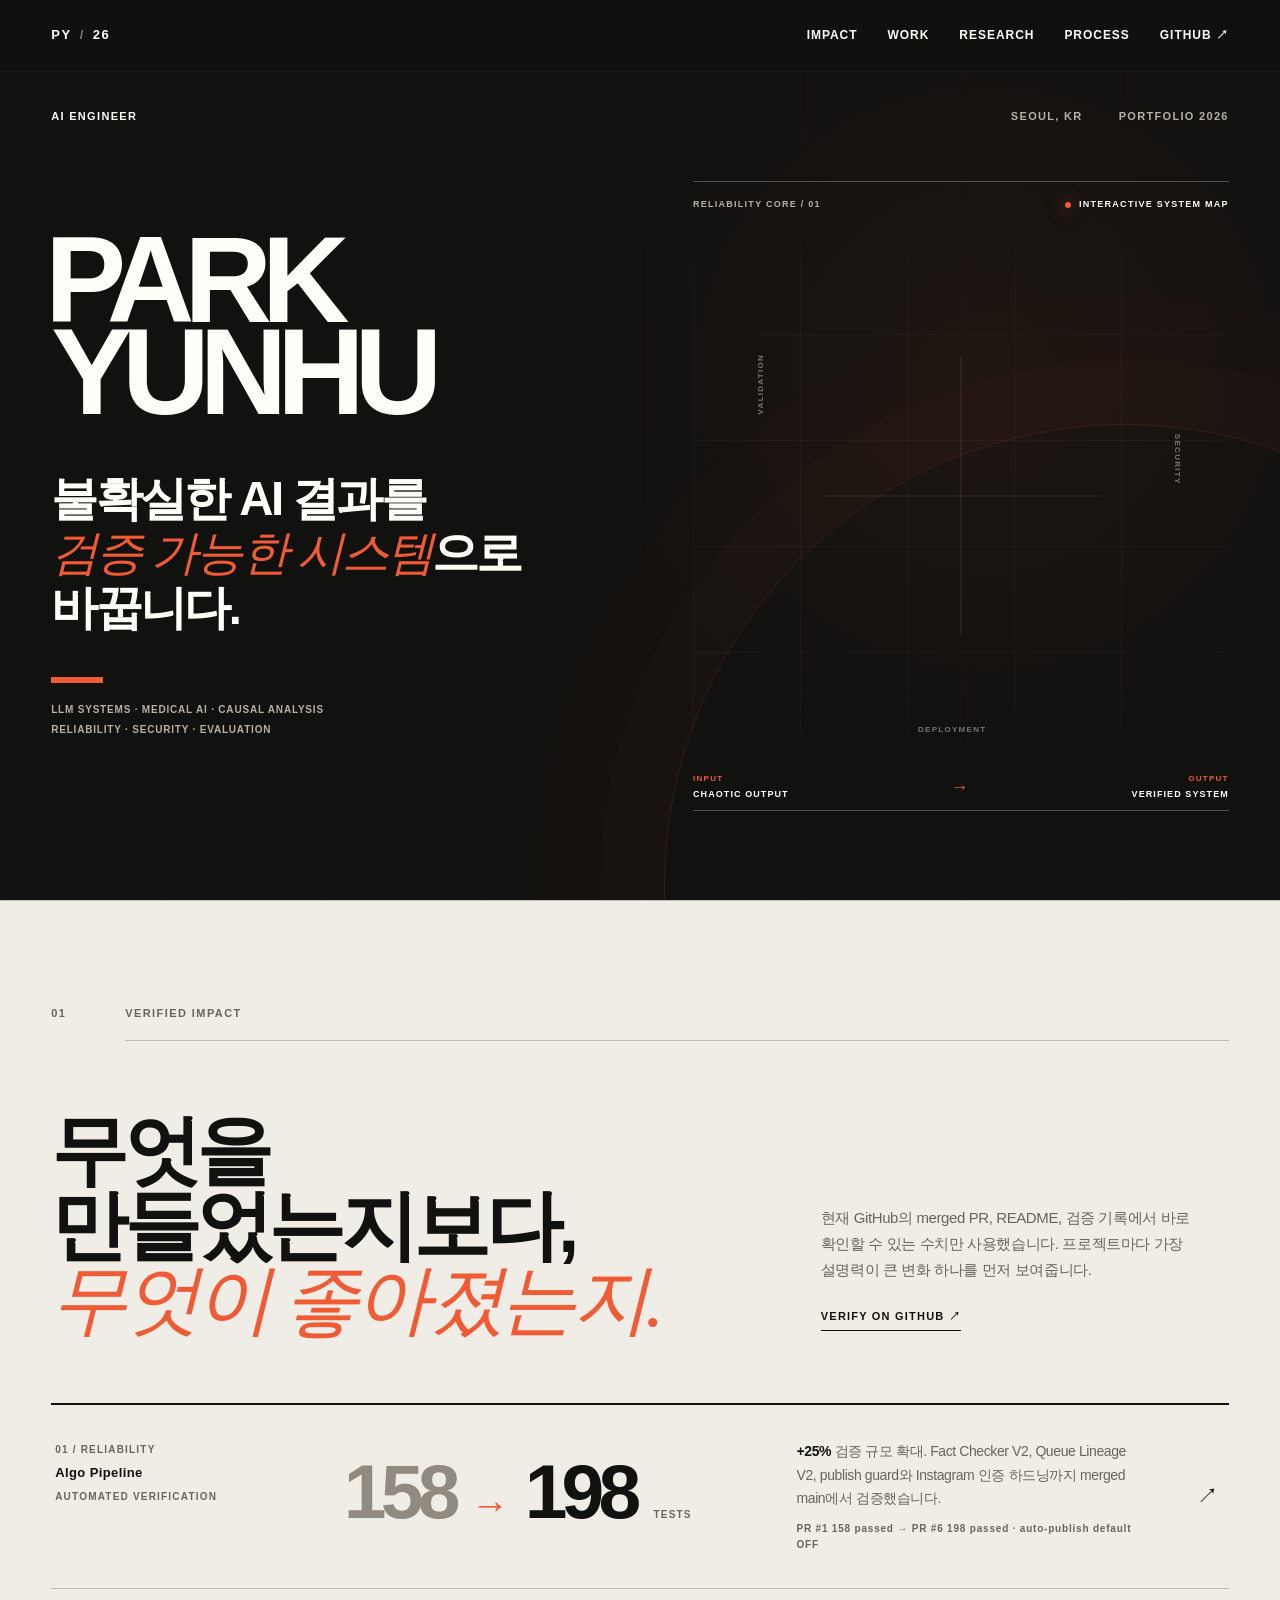
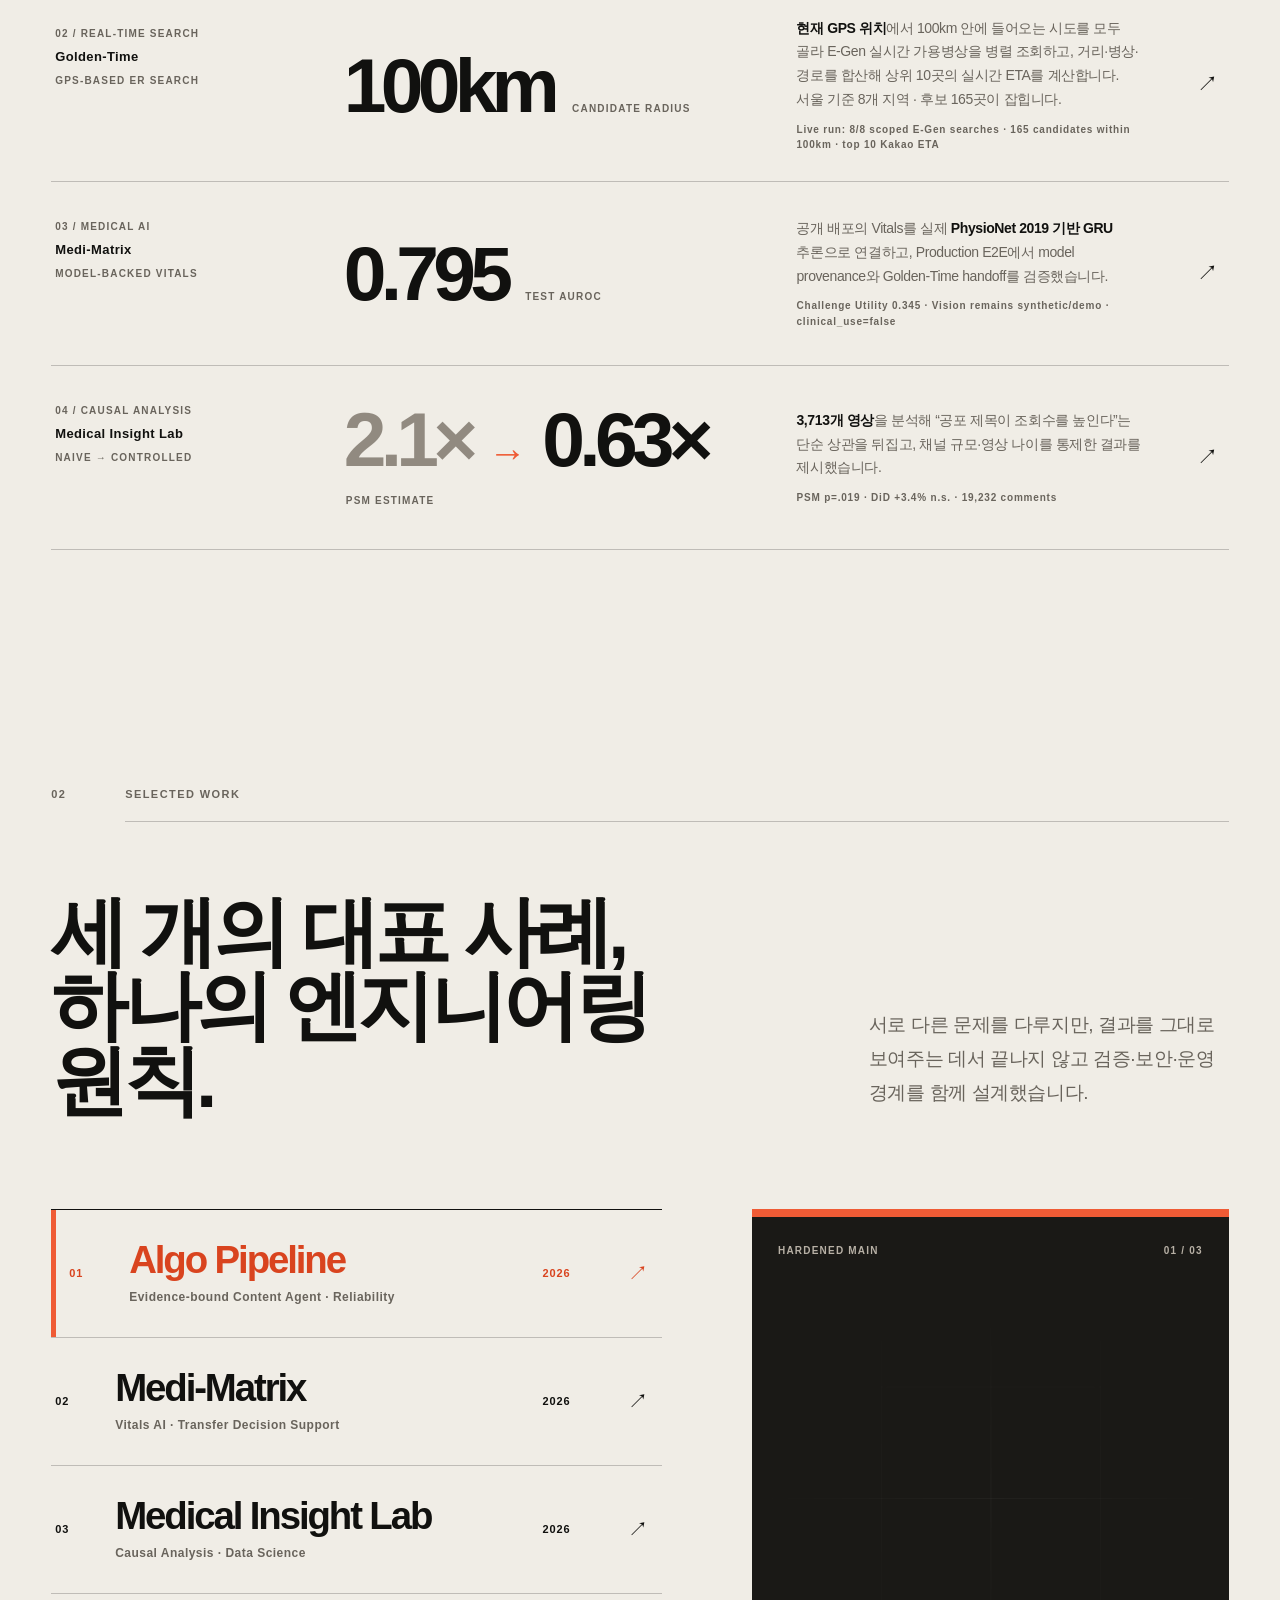
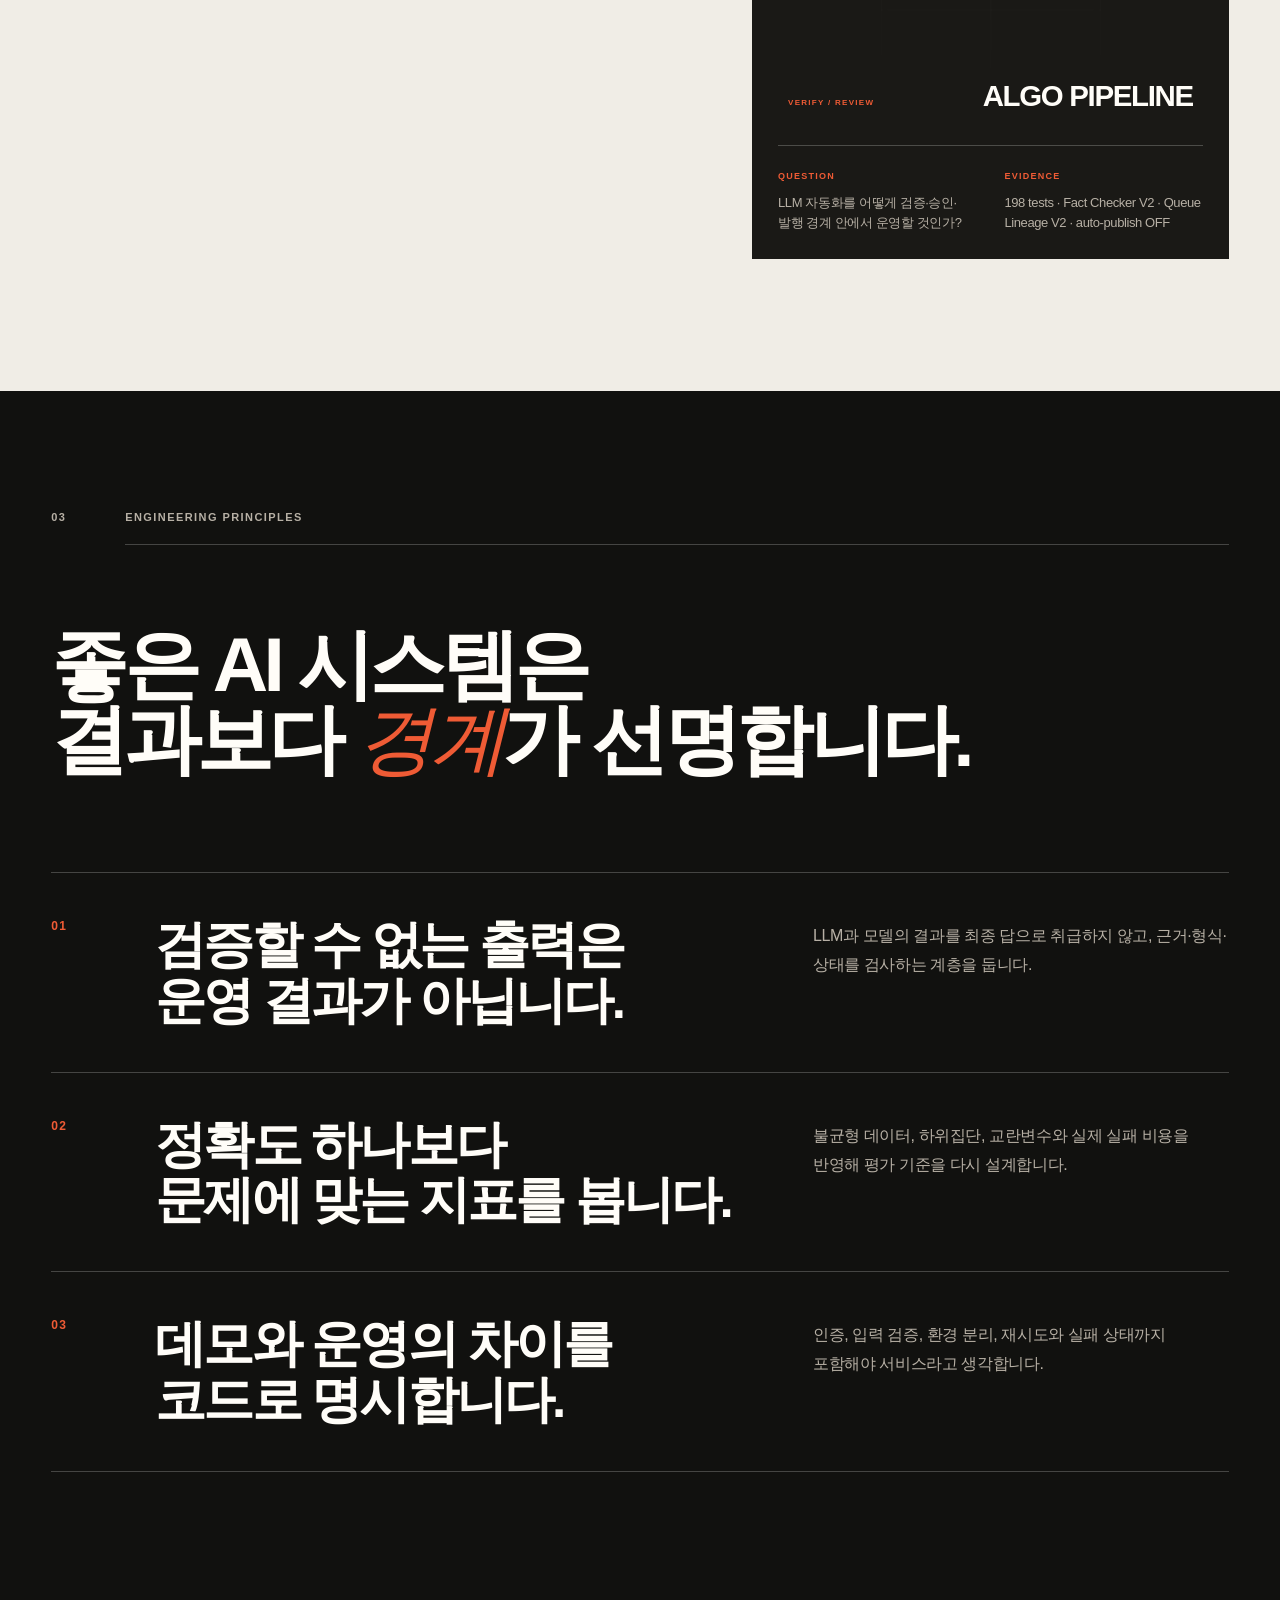
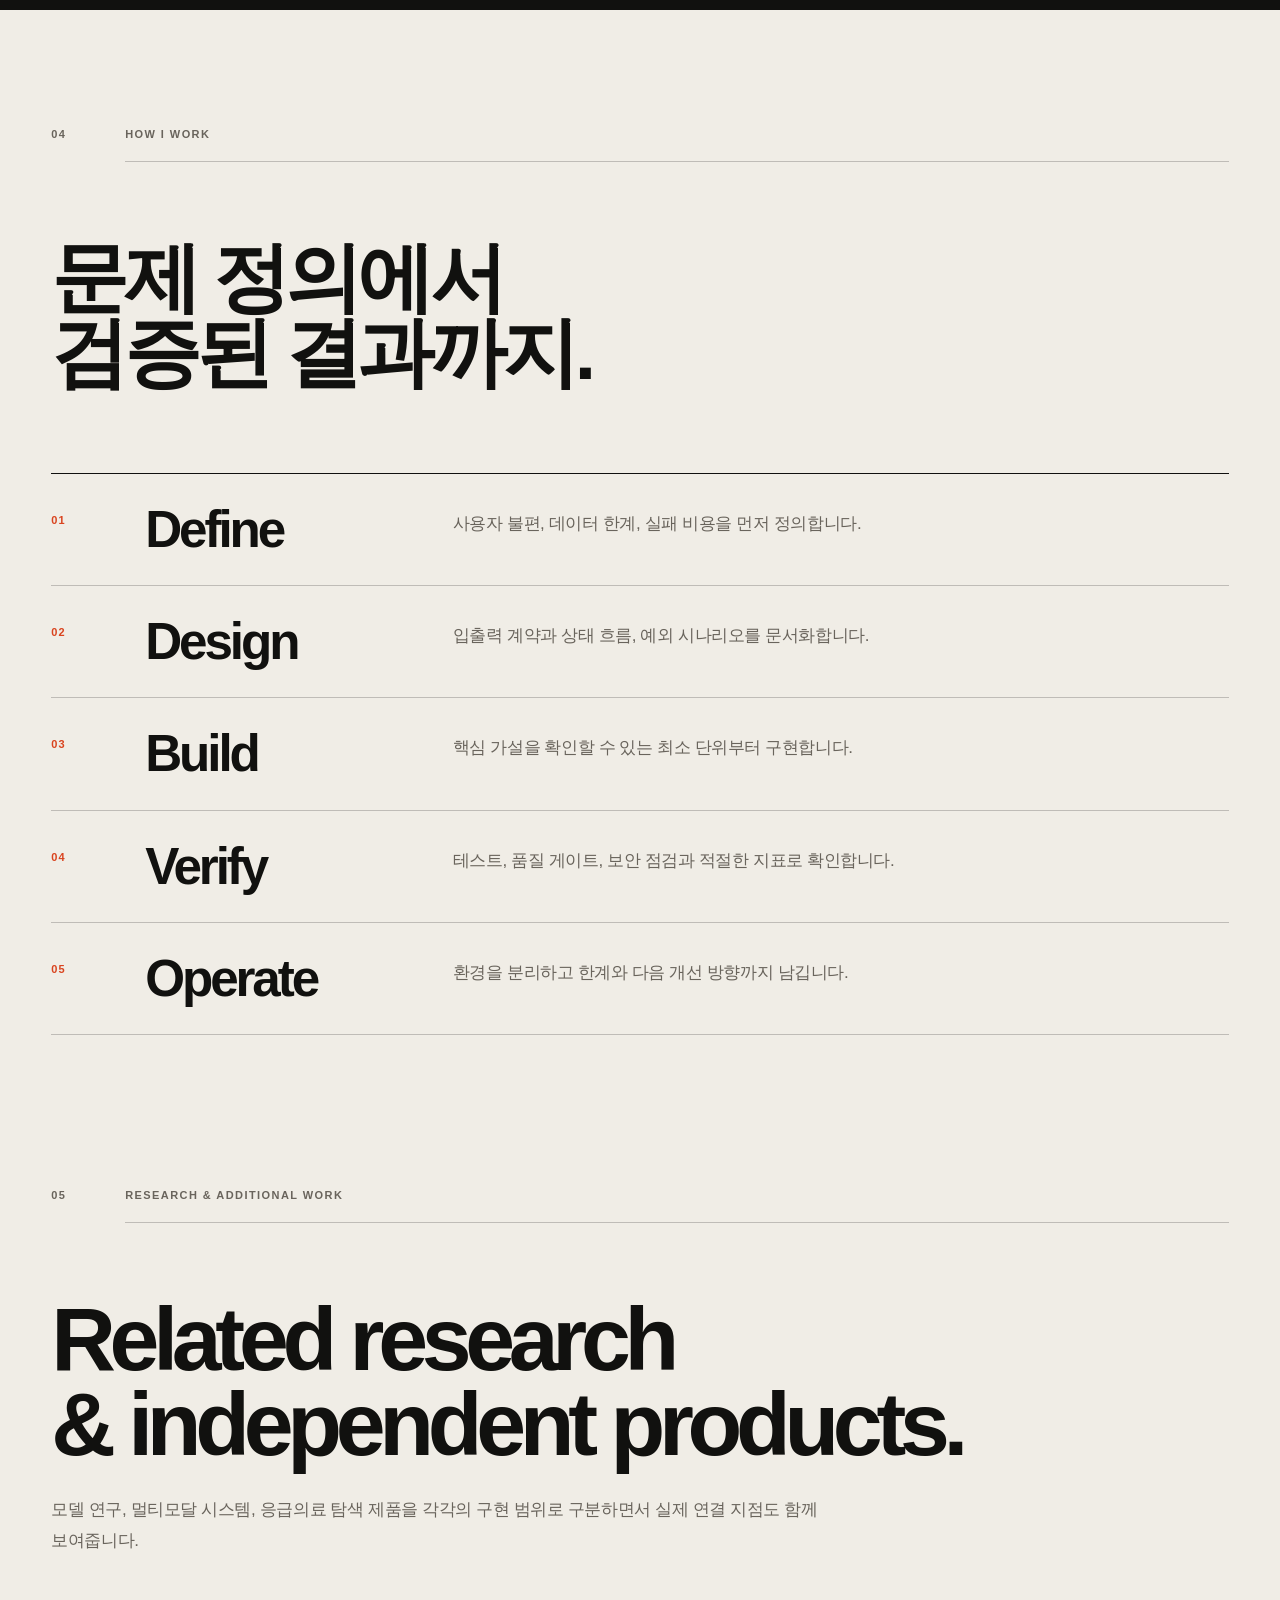
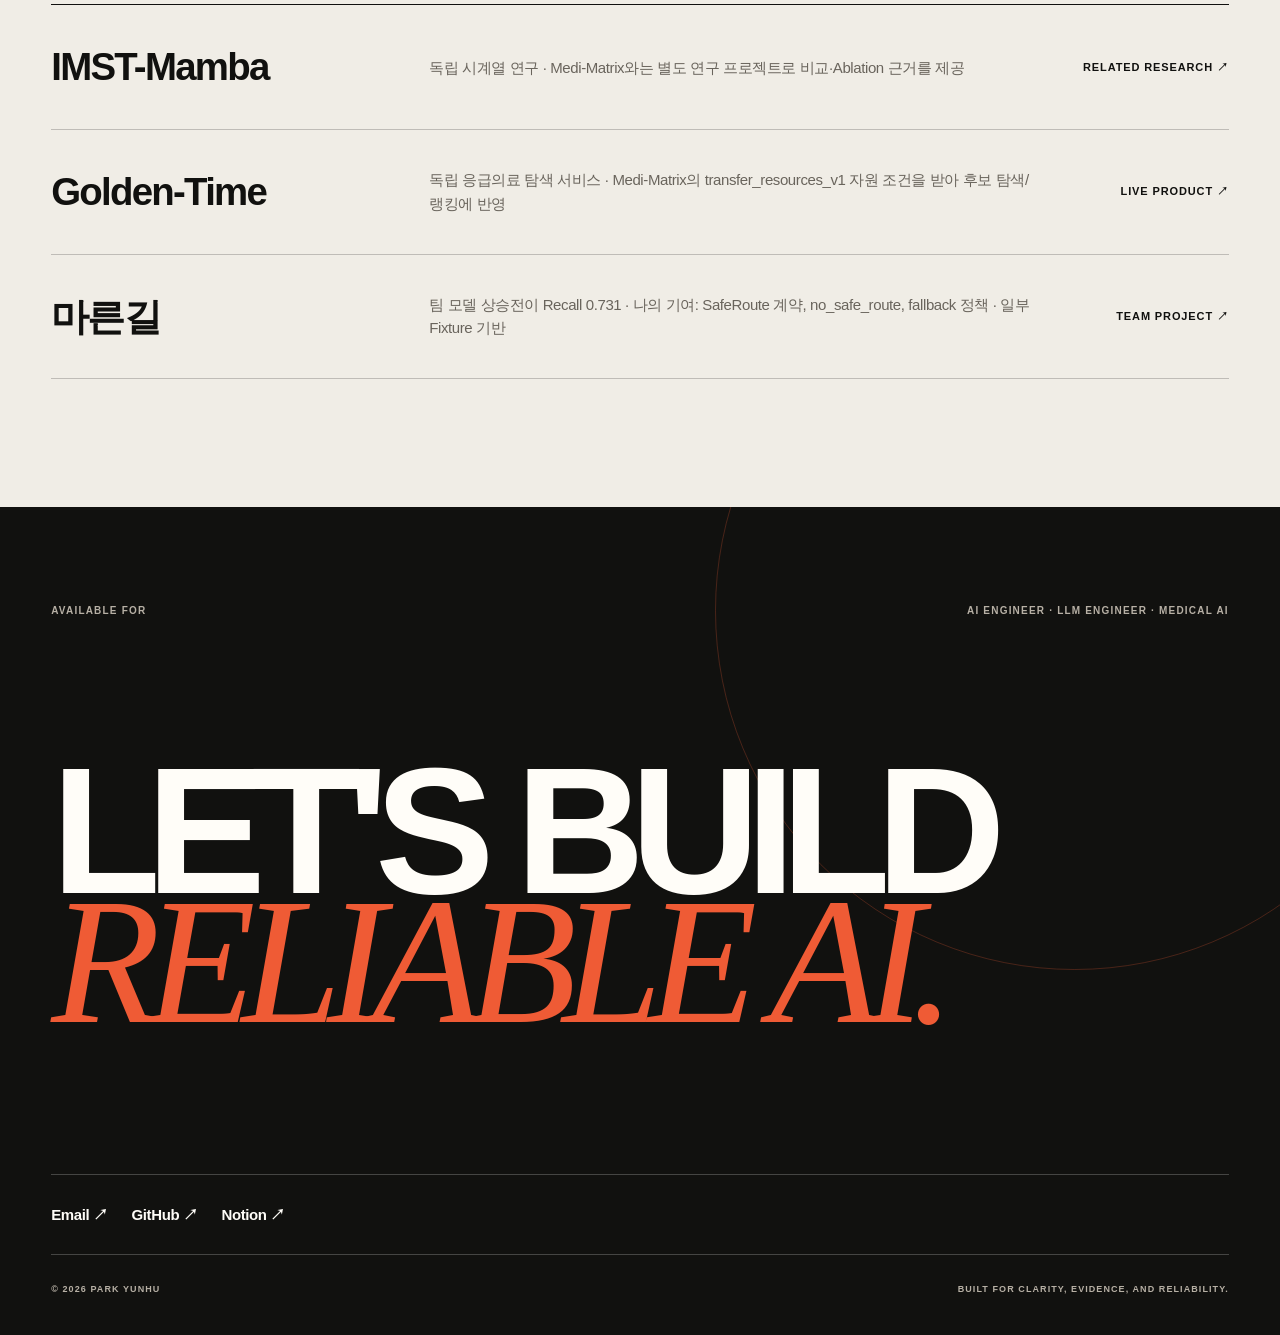
==== commit eb421293: "revert: drop the project screenshots from the landing page Reverts d4775e3 on request — the selected" ====
--- a/index.html
+++ b/index.html
@@ -22,11 +22,11 @@
   <title>박윤후 | AI Engineer Portfolio</title>
   <link rel="icon" href="assets/favicon.svg" type="image/svg+xml">
   <link rel="stylesheet" href="assets/styles.css?v=12">
-  <link rel="stylesheet" href="assets/refinements.css?v=14">
+  <link rel="stylesheet" href="assets/refinements.css?v=15">
   <link rel="stylesheet" href="assets/impact.css?v=1">
   <script defer src="assets/spline-config.js?v=9"></script>
   <script defer src="assets/reliability-core.js?v=9"></script>
-  <script defer src="assets/site.js?v=14"></script>
+  <script defer src="assets/site.js?v=15"></script>
   <script defer src="assets/spline-loader.js?v=9"></script>
 </head>
 
@@ -113,14 +113,13 @@
       <div class="work-heading"><h2 id="work-title">세 개의 대표 사례,<br>하나의 엔지니어링 원칙.</h2><p>서로 다른 문제를 다루지만, 결과를 그대로 보여주는 데서 끝나지 않고 검증·보안·운영 경계를 함께 설계했습니다.</p></div>
       <div class="work-layout">
         <div class="project-index" role="list" aria-label="대표 프로젝트">
-          <a class="project-row is-active" role="listitem" href="/project-algo" data-project="algo"><span class="project-no">01</span><span class="project-copy"><strong>Algo Pipeline</strong><small>Evidence-bound Content Agent · Reliability</small><span class="project-evidence">198 tests · Fact Checker V2 · Queue Lineage V2 · auto-publish OFF</span><img class="row-thumb" src="assets/thumbs/thumb-algo.jpg?v=1" width="960" height="600" loading="lazy" decoding="async" alt="Algo Pipeline이 생성한 카드뉴스 커버 실제 출력물"></span><span class="project-year">2026</span><span class="project-arrow" aria-hidden="true">↗</span></a>
-          <a class="project-row" role="listitem" href="/project-medi-matrix" data-project="medi"><span class="project-no">02</span><span class="project-copy"><strong>Medi-Matrix</strong><small>Vitals AI · Transfer Decision Support</small><span class="project-evidence">GRU AUROC .795 · Utility .345 · Production E2E · Vision demo</span><img class="row-thumb" src="assets/thumbs/thumb-medi.jpg?v=1" width="960" height="600" loading="lazy" decoding="async" alt="Medi-Matrix Production 화면. 3D 병변 메시와 RED Triage 판정"></span><span class="project-year">2026</span><span class="project-arrow" aria-hidden="true">↗</span></a>
-          <a class="project-row" role="listitem" href="/project-medical-insight" data-project="insight"><span class="project-no">03</span><span class="project-copy"><strong>Medical Insight Lab</strong><small>Causal Analysis · Data Science</small><span class="project-evidence">3,713 videos · PSM 0.63× · DiD +3.4% (n.s.)</span><img class="row-thumb" src="assets/thumbs/thumb-insight.jpg?v=1" width="960" height="600" loading="lazy" decoding="async" alt="PSM 분석 그래프. 채널 규모 균형 0.210→0.084, ATT 0.63배"></span><span class="project-year">2026</span><span class="project-arrow" aria-hidden="true">↗</span></a>
+          <a class="project-row is-active" role="listitem" href="/project-algo" data-project="algo"><span class="project-no">01</span><span class="project-copy"><strong>Algo Pipeline</strong><small>Evidence-bound Content Agent · Reliability</small><span class="project-evidence">198 tests · Fact Checker V2 · Queue Lineage V2 · auto-publish OFF</span></span><span class="project-year">2026</span><span class="project-arrow" aria-hidden="true">↗</span></a>
+          <a class="project-row" role="listitem" href="/project-medi-matrix" data-project="medi"><span class="project-no">02</span><span class="project-copy"><strong>Medi-Matrix</strong><small>Vitals AI · Transfer Decision Support</small><span class="project-evidence">GRU AUROC .795 · Utility .345 · Production E2E · Vision demo</span></span><span class="project-year">2026</span><span class="project-arrow" aria-hidden="true">↗</span></a>
+          <a class="project-row" role="listitem" href="/project-medical-insight" data-project="insight"><span class="project-no">03</span><span class="project-copy"><strong>Medical Insight Lab</strong><small>Causal Analysis · Data Science</small><span class="project-evidence">3,713 videos · PSM 0.63× · DiD +3.4% (n.s.)</span></span><span class="project-year">2026</span><span class="project-arrow" aria-hidden="true">↗</span></a>
         </div>
         <aside class="project-preview project-preview-3d" aria-live="polite">
           <div class="preview-topline"><span data-preview-status>HARDENED MAIN</span><span data-preview-number>01 / 03</span></div>
           <div class="work-scene-wrap"><canvas id="work-core" class="scene-canvas work-scene-canvas" aria-label="선택한 프로젝트를 추상화한 3D 시각화"></canvas><div class="work-scene-fallback" aria-hidden="true"><span></span><span></span><span></span><span></span></div><div class="work-scene-title"><small data-scene-label>VERIFY / REVIEW</small><strong data-scene-title>ALGO PIPELINE</strong></div></div>
-          <figure class="preview-shot"><img src="assets/thumbs/thumb-algo.jpg?v=1" width="960" height="600" decoding="async" data-preview-shot alt="Algo Pipeline이 생성한 카드뉴스 커버 실제 출력물"><figcaption data-preview-caption>실제 생성된 카드뉴스 · 2026-09-15 실행</figcaption></figure>
           <div class="preview-footer"><div><small>QUESTION</small><p data-preview-question>LLM 자동화를 어떻게 검증·승인·발행 경계 안에서 운영할 것인가?</p></div><div><small>EVIDENCE</small><p data-preview-evidence>198 tests · Fact Checker V2 · Queue Lineage V2 · auto-publish OFF</p></div></div>
         </aside>
       </div>
--- a/assets/refinements.css
+++ b/assets/refinements.css
@@ -174,8 +174,6 @@
 
 @media(max-width:820px) {
   .project-preview { display:none; }
-  /* The preview card is hidden here, so each row carries its own evidence image. */
-  .project-copy .row-thumb { display:block; width:100%; margin-top:14px; aspect-ratio:16/10; max-height:190px; object-fit:cover; background:#0d0d0b; border:1px solid var(--line-paper); }
   .project-copy .project-evidence { display:block; margin-top:8px; color:var(--accent-deep); font-size:9px; font-weight:800; line-height:1.45; letter-spacing:.025em; }
   .case-comparison { grid-template-columns:1fr; }
   .ecosystem-connector .connector-label { display:block; width:auto; min-height:0; white-space:normal; padding:0; }
@@ -376,34 +374,6 @@
   }
 }
 
-/* Index: real project screenshot inside the (dark) work preview card.
-   The card is position:sticky, so it has to stay shorter than the viewport;
-   the abstract canvas gives up the height the screenshot needs. */
-.project-preview:has(.preview-shot) .work-scene-wrap { min-height:310px; margin-bottom:18px; }
-.preview-shot { margin:0; }
-.preview-shot img {
-  display:block;
-  width:100%;
-  aspect-ratio:16/10;
-  max-height:208px;
-  object-fit:cover;
-  background:#0d0d0b;
-  border:1px solid var(--line-dark);
-}
-.preview-shot figcaption {
-  margin-top:10px;
-  color:var(--muted-dark);
-  font-size:9px;
-  font-weight:800;
-  line-height:1.5;
-  letter-spacing:.12em;
-  text-transform:uppercase;
-}
-@media (max-width:900px) {
-  .preview-shot img { max-height:180px; }
-}
-
-.row-thumb { display:none; }
 
 /* Note under an external link whose target needs a caveat.
    Scoped to .case-section so it outranks `.case-section p`. */
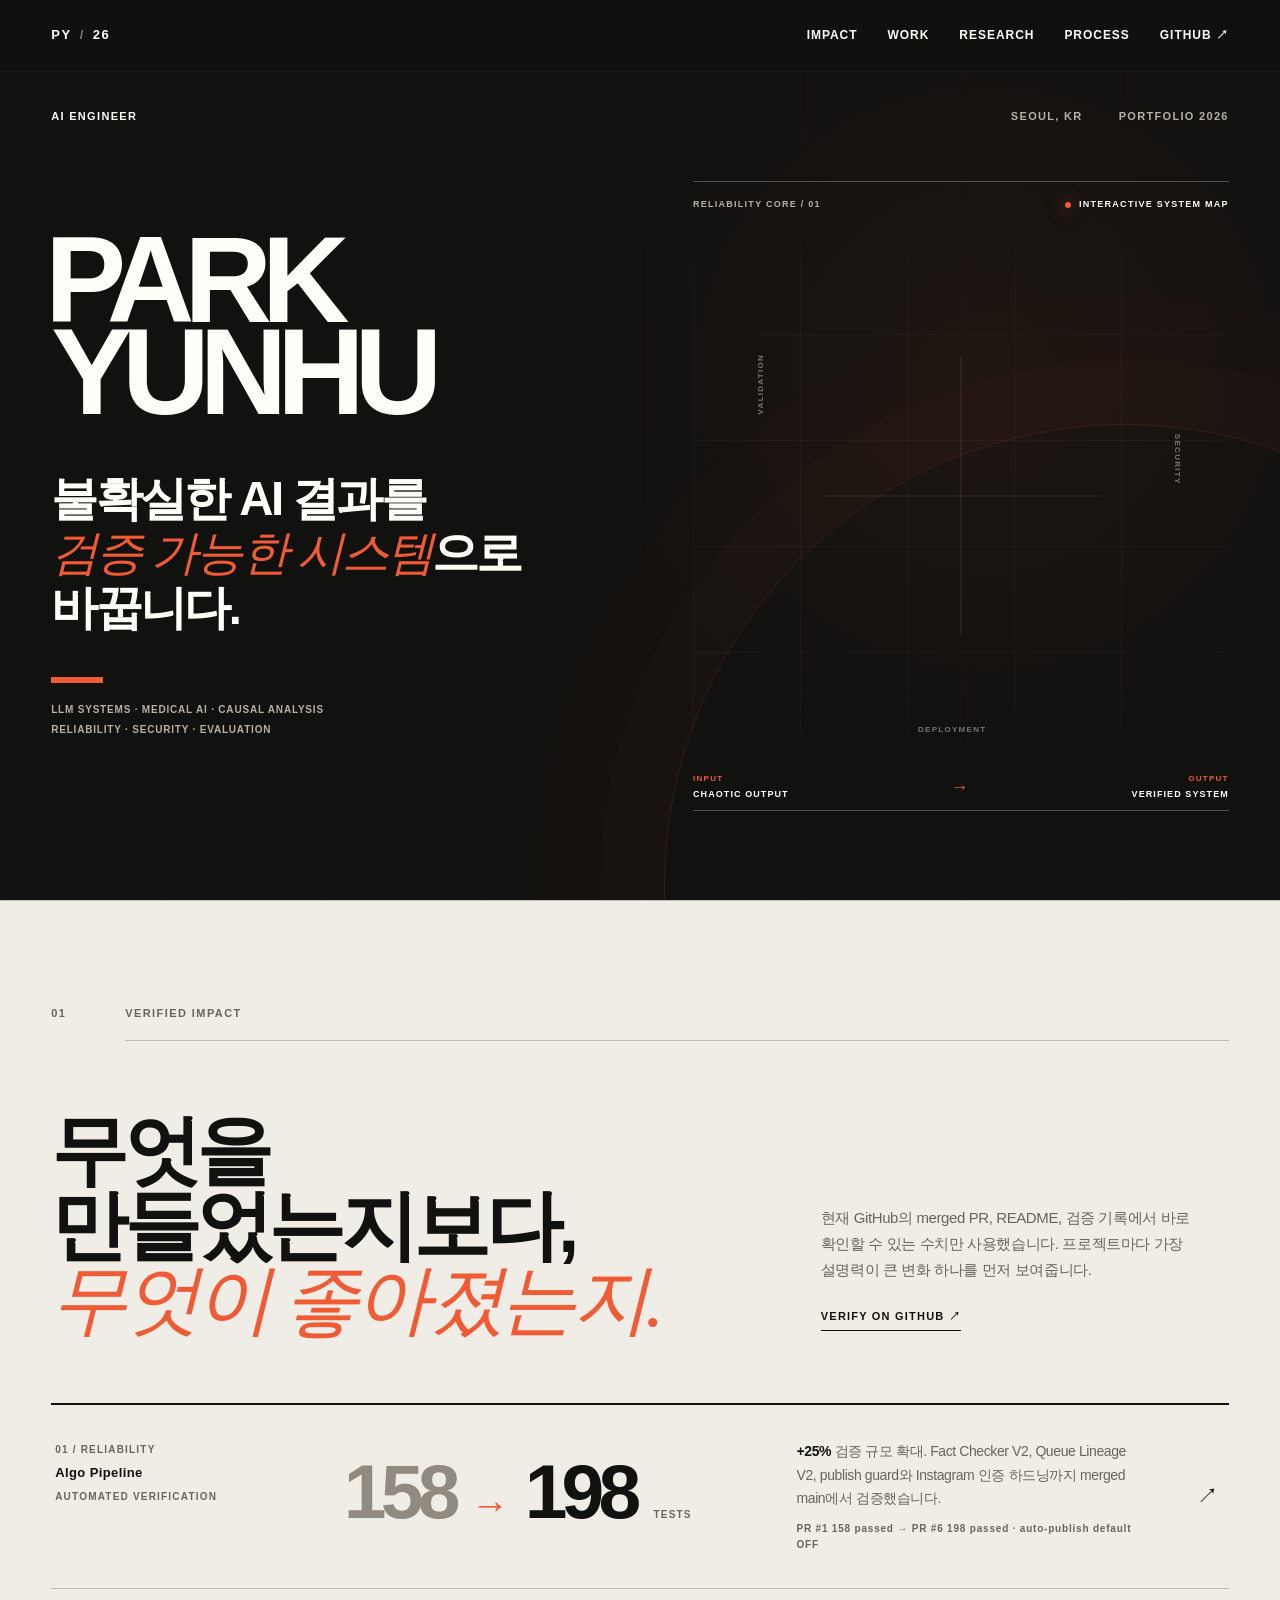
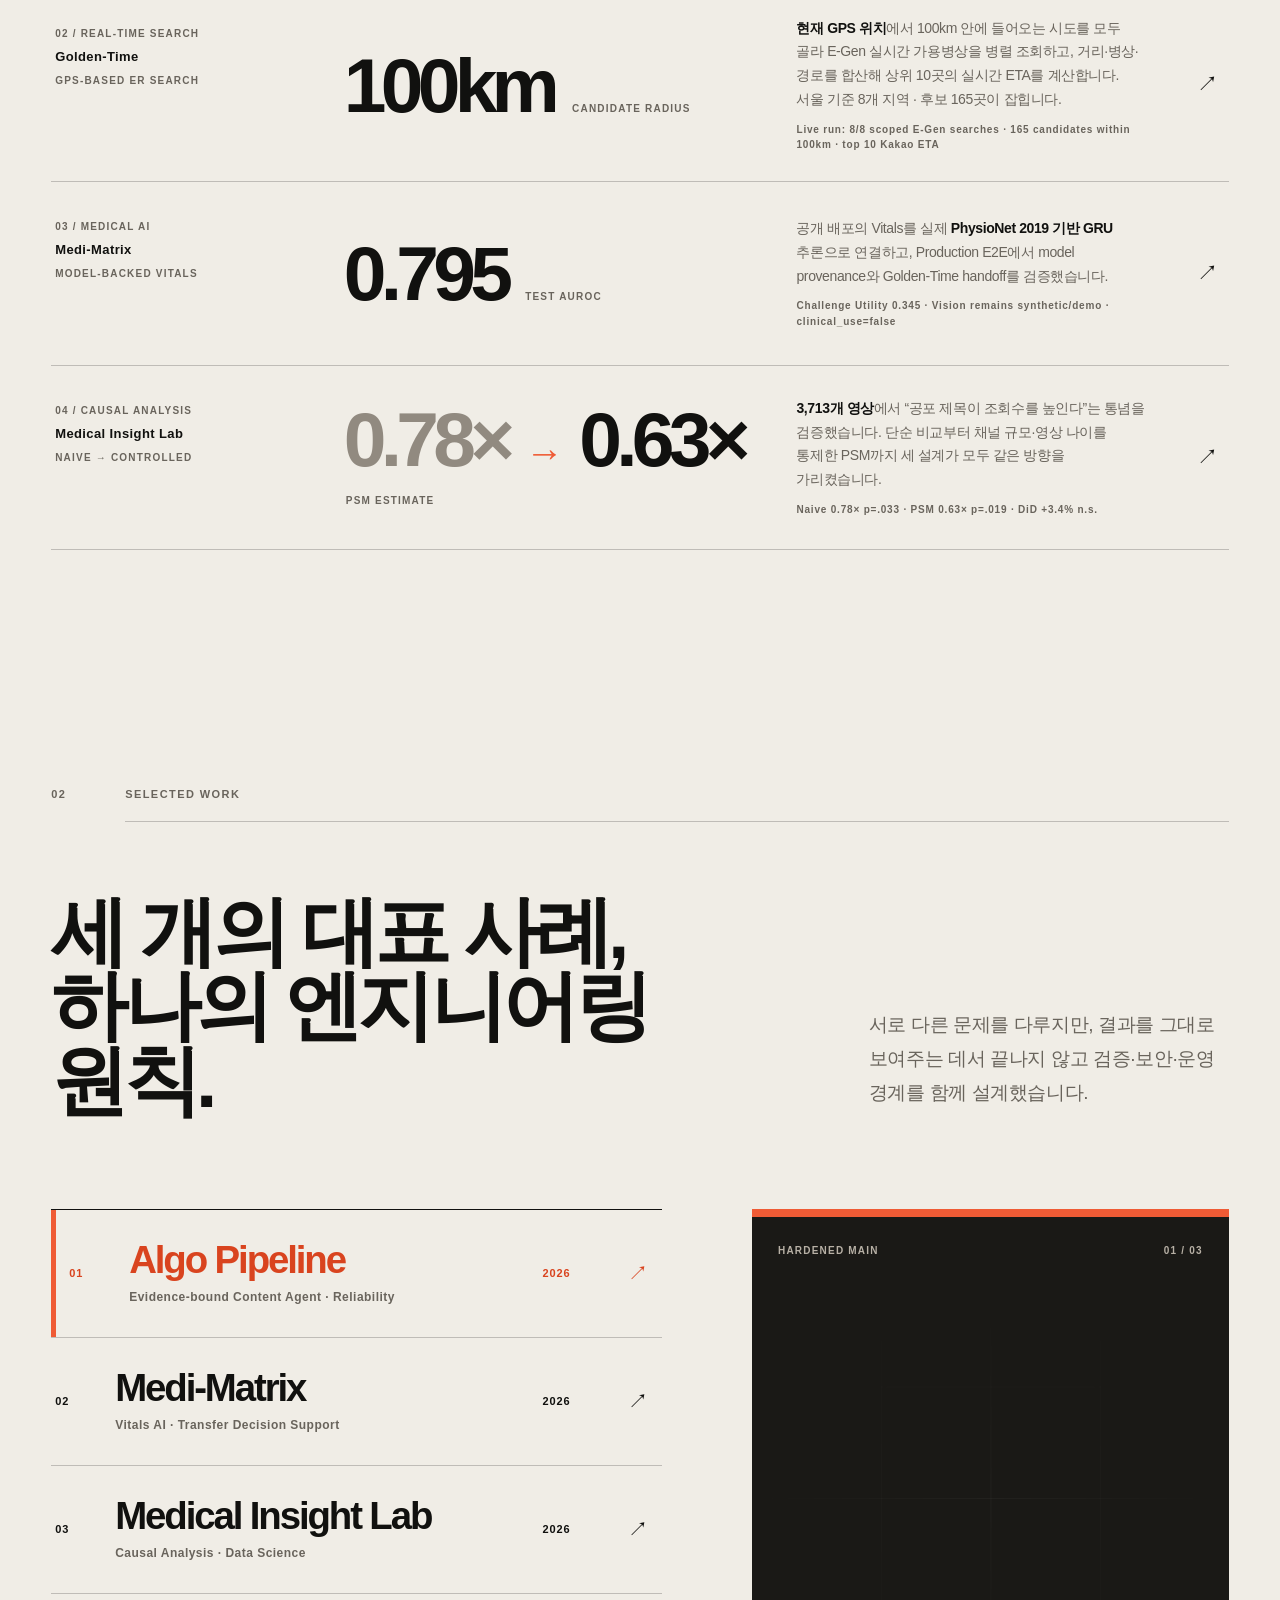
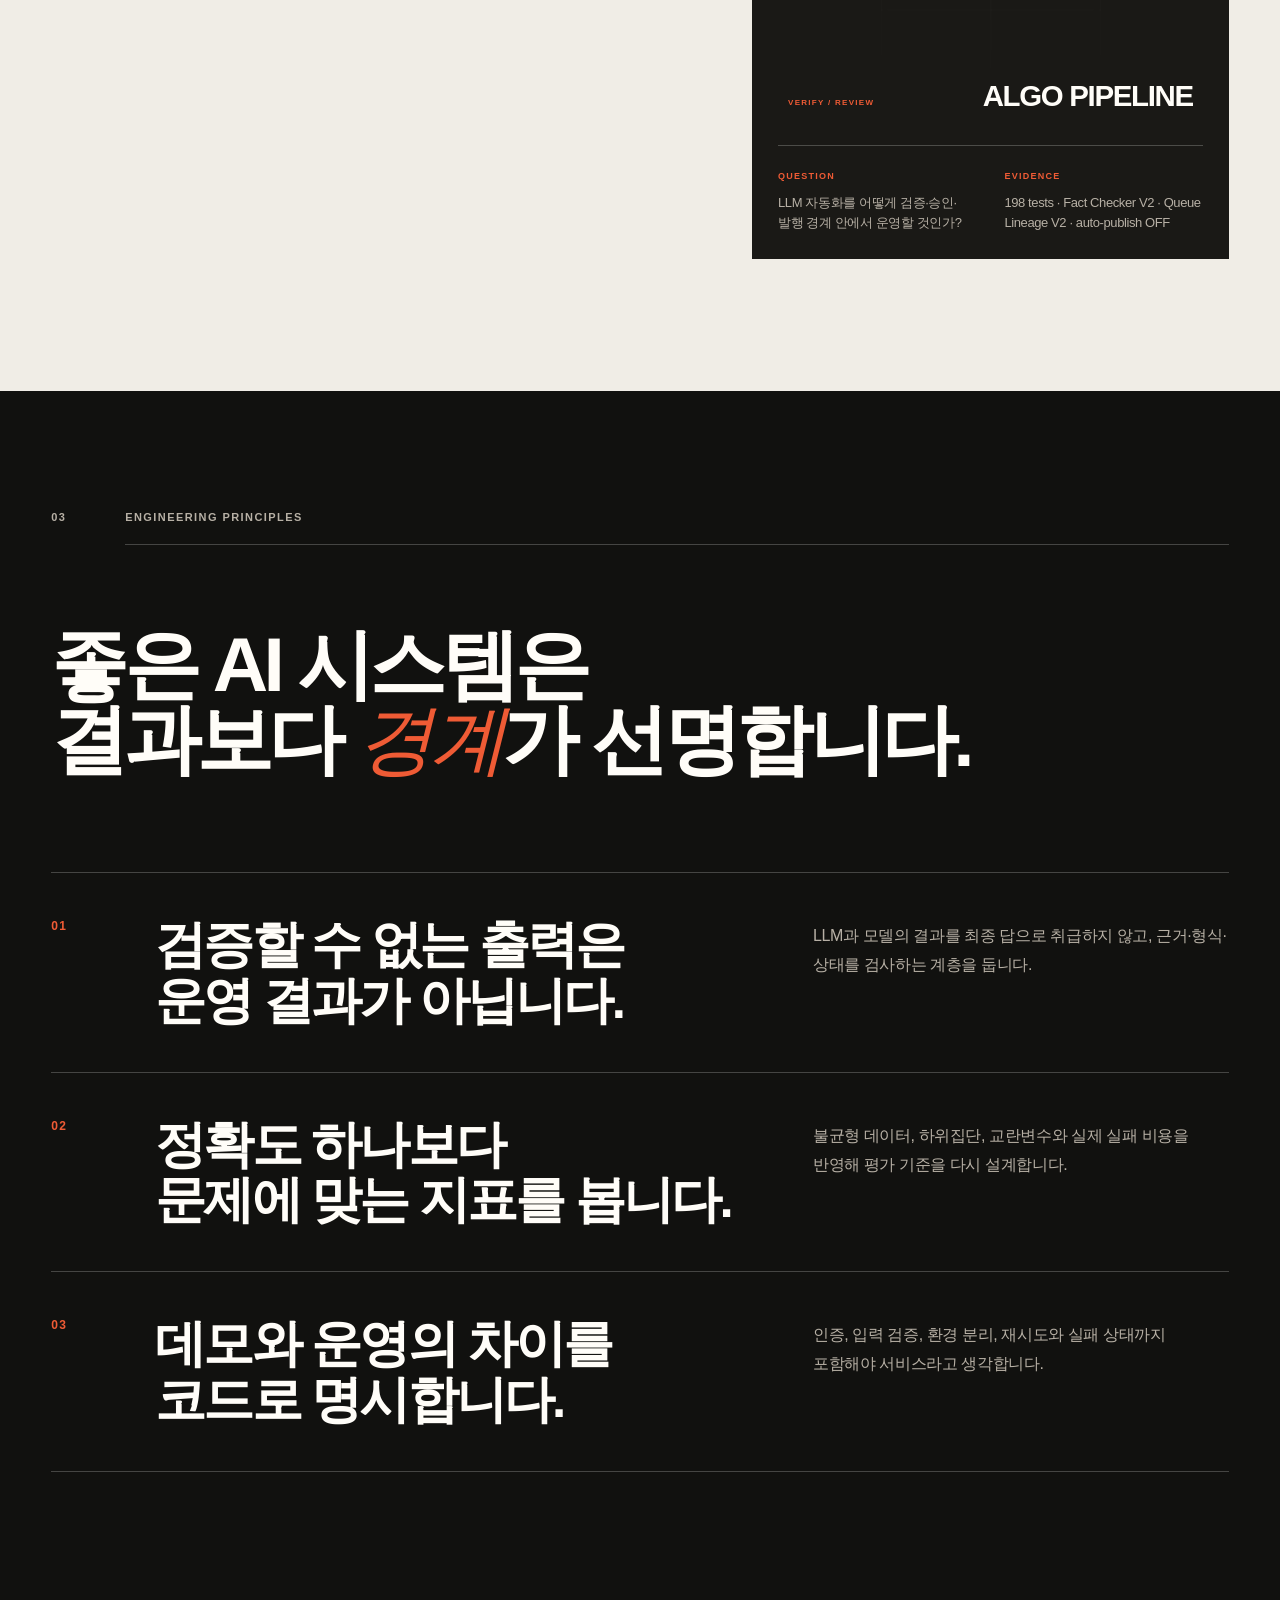
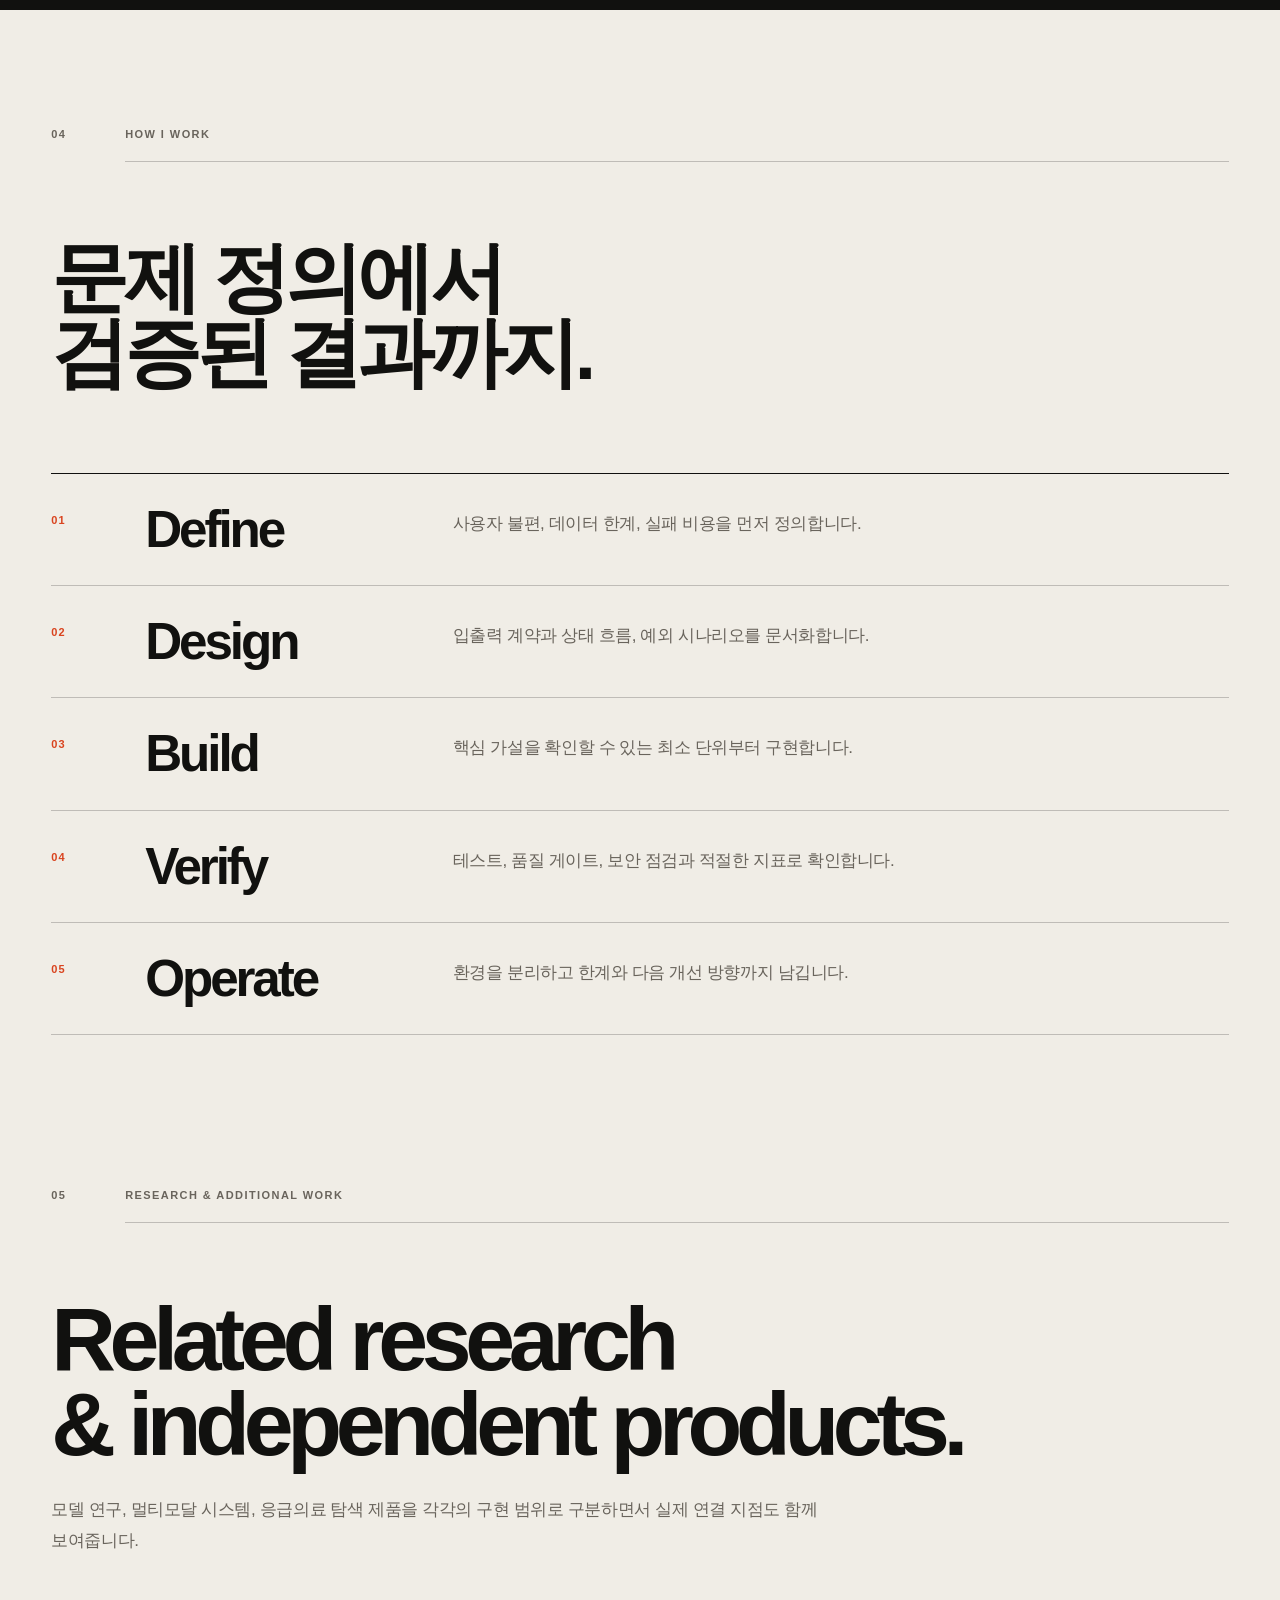
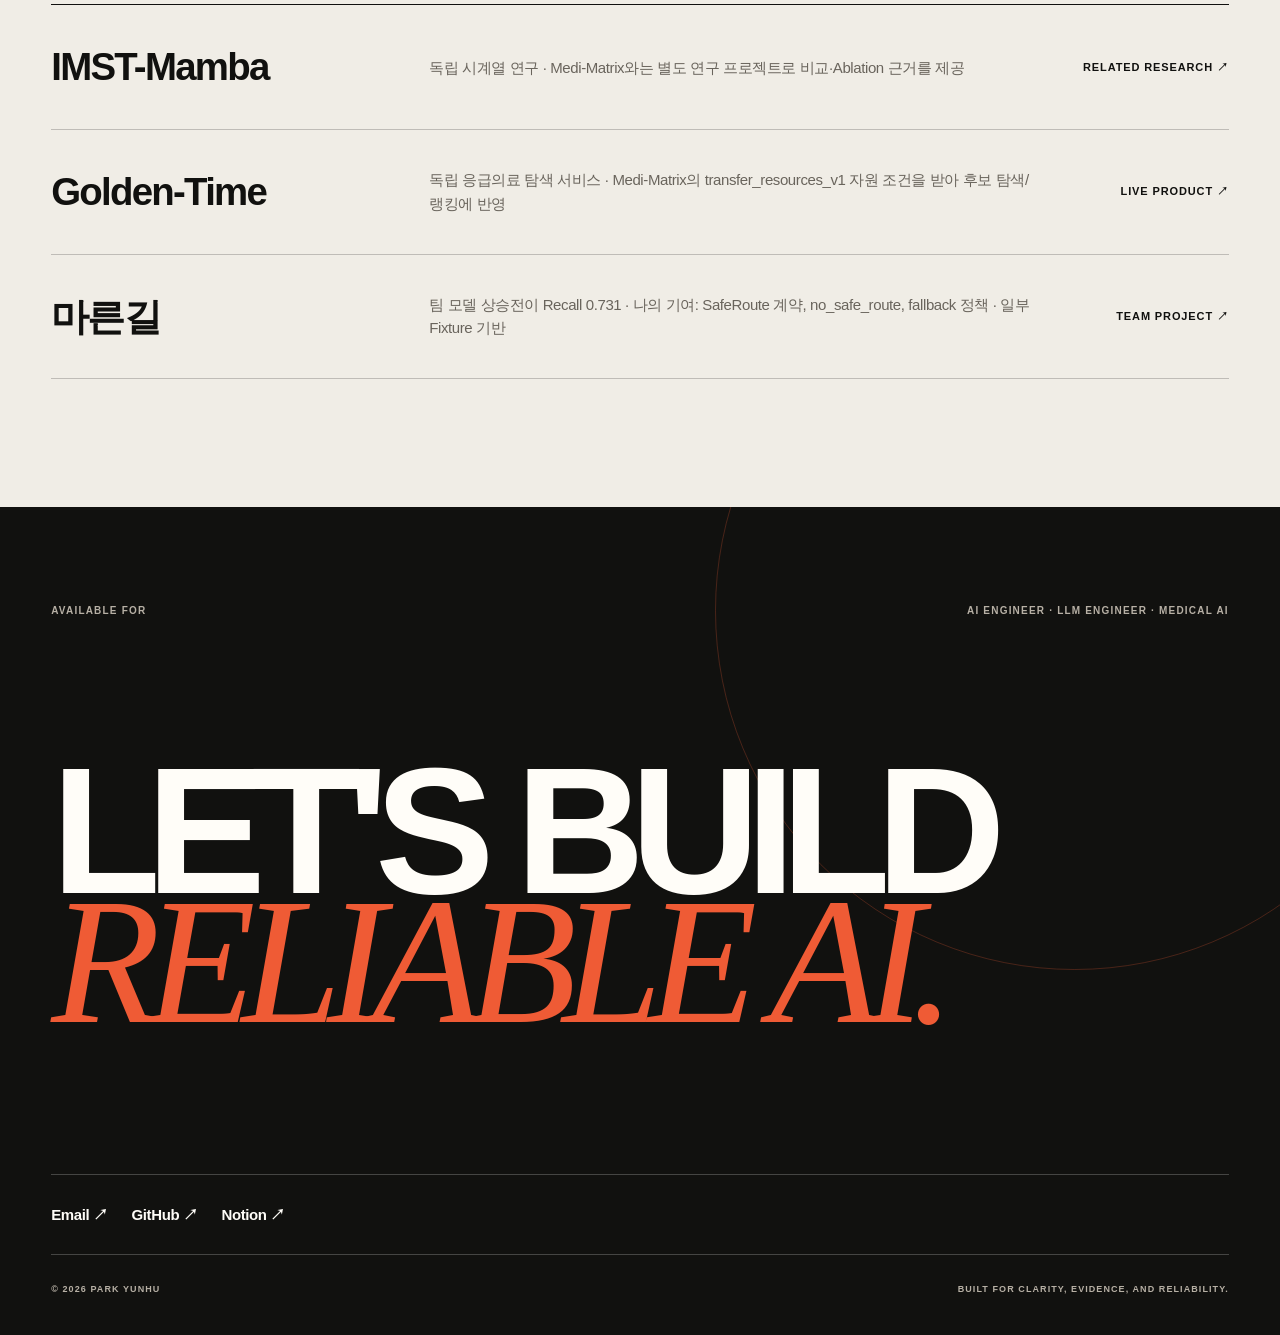
==== commit bbfbcaab: "fix: recompute the naive and age-adjusted effects from the v2 dataset The "2.1× naive" figure is a v" ====
--- a/index.html
+++ b/index.html
@@ -101,8 +101,8 @@
 
         <a class="impact-row" href="/project-medical-insight">
           <div class="impact-label"><span>04 / CAUSAL ANALYSIS</span><b>Medical Insight Lab</b><small>Naive → controlled</small></div>
-          <div class="impact-number"><span class="impact-before">2.1×</span><i>→</i><strong>0.63×</strong><small>PSM estimate</small></div>
-          <div class="impact-detail"><p><strong>3,713개 영상</strong>을 분석해 “공포 제목이 조회수를 높인다”는 단순 상관을 뒤집고, 채널 규모·영상 나이를 통제한 결과를 제시했습니다.</p><span class="impact-note">PSM p=.019 · DiD +3.4% n.s. · 19,232 comments</span></div>
+          <div class="impact-number"><span class="impact-before">0.78×</span><i>→</i><strong>0.63×</strong><small>PSM estimate</small></div>
+          <div class="impact-detail"><p><strong>3,713개 영상</strong>에서 “공포 제목이 조회수를 높인다”는 통념을 검증했습니다. 단순 비교부터 채널 규모·영상 나이를 통제한 PSM까지 세 설계가 모두 같은 방향을 가리켰습니다.</p><span class="impact-note">Naive 0.78× p=.033 · PSM 0.63× p=.019 · DiD +3.4% n.s.</span></div>
           <span class="impact-arrow" aria-hidden="true">↗</span>
         </a>
       </div>
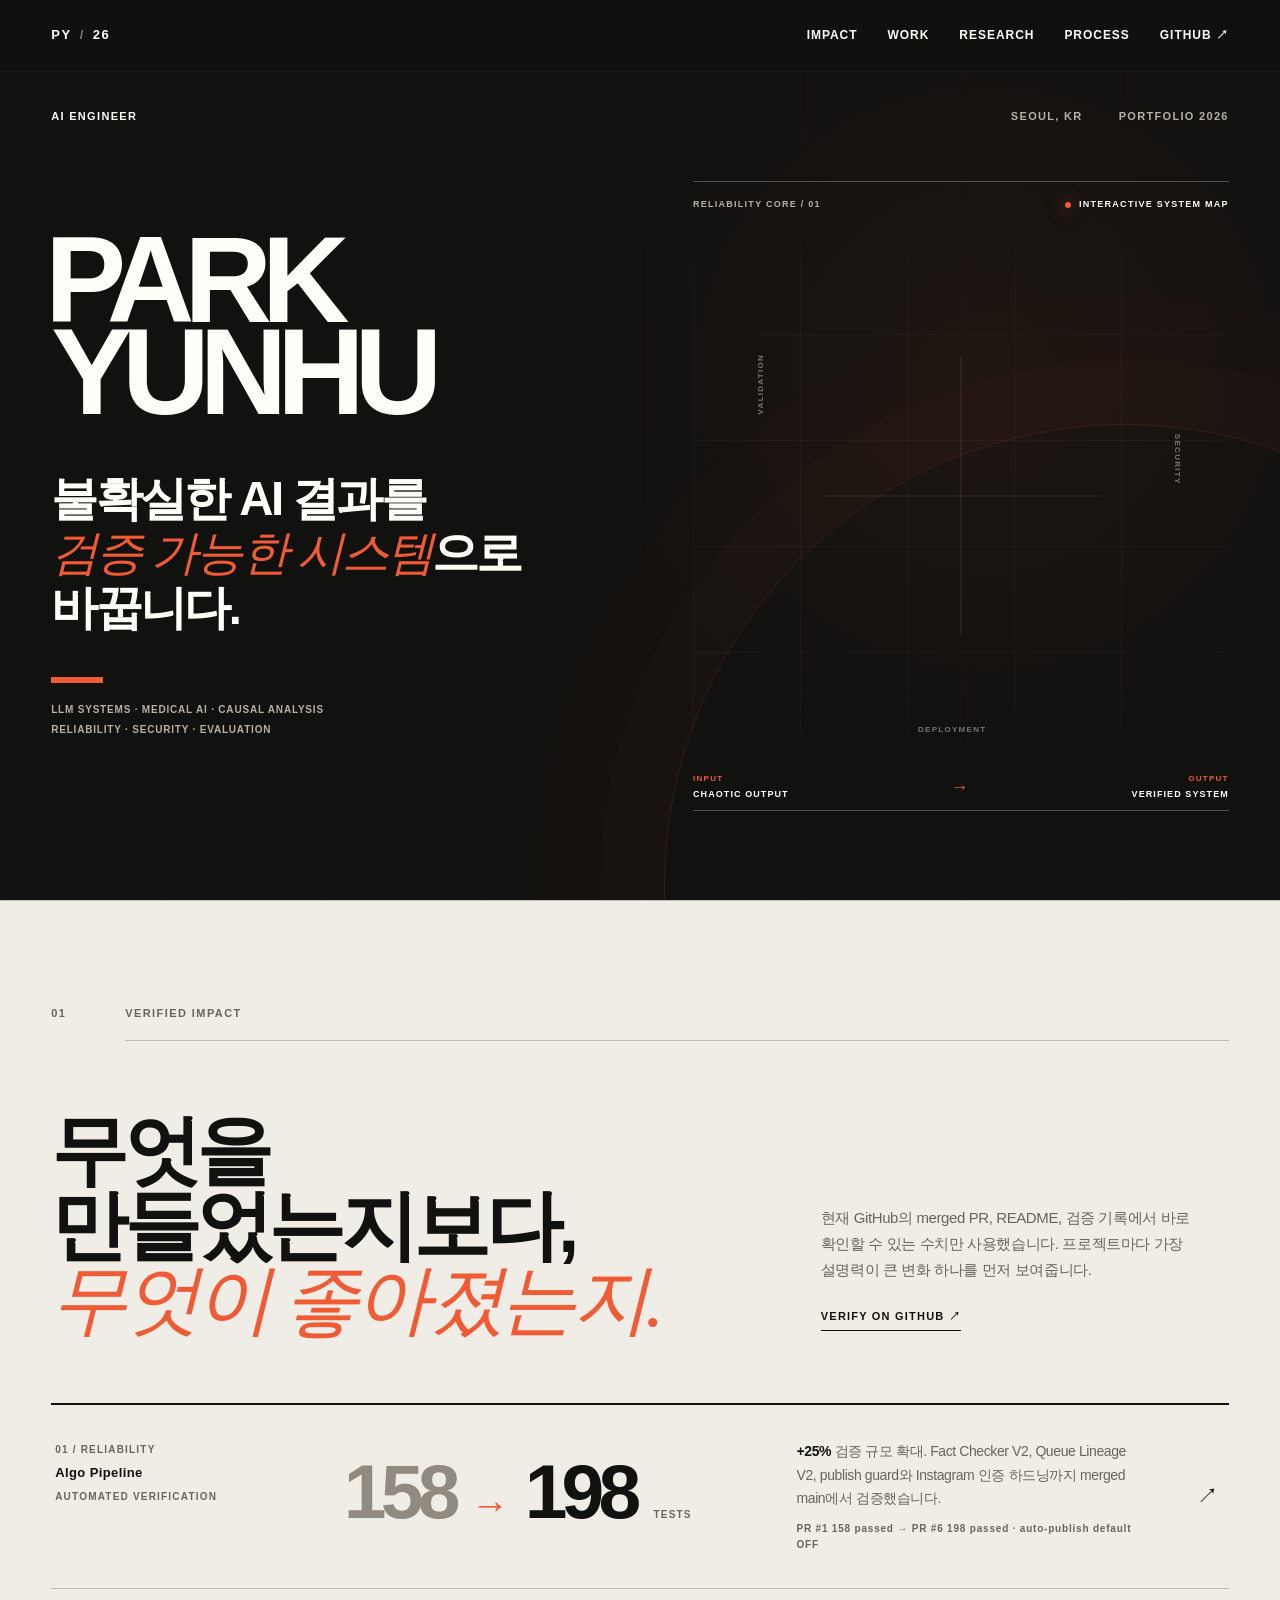
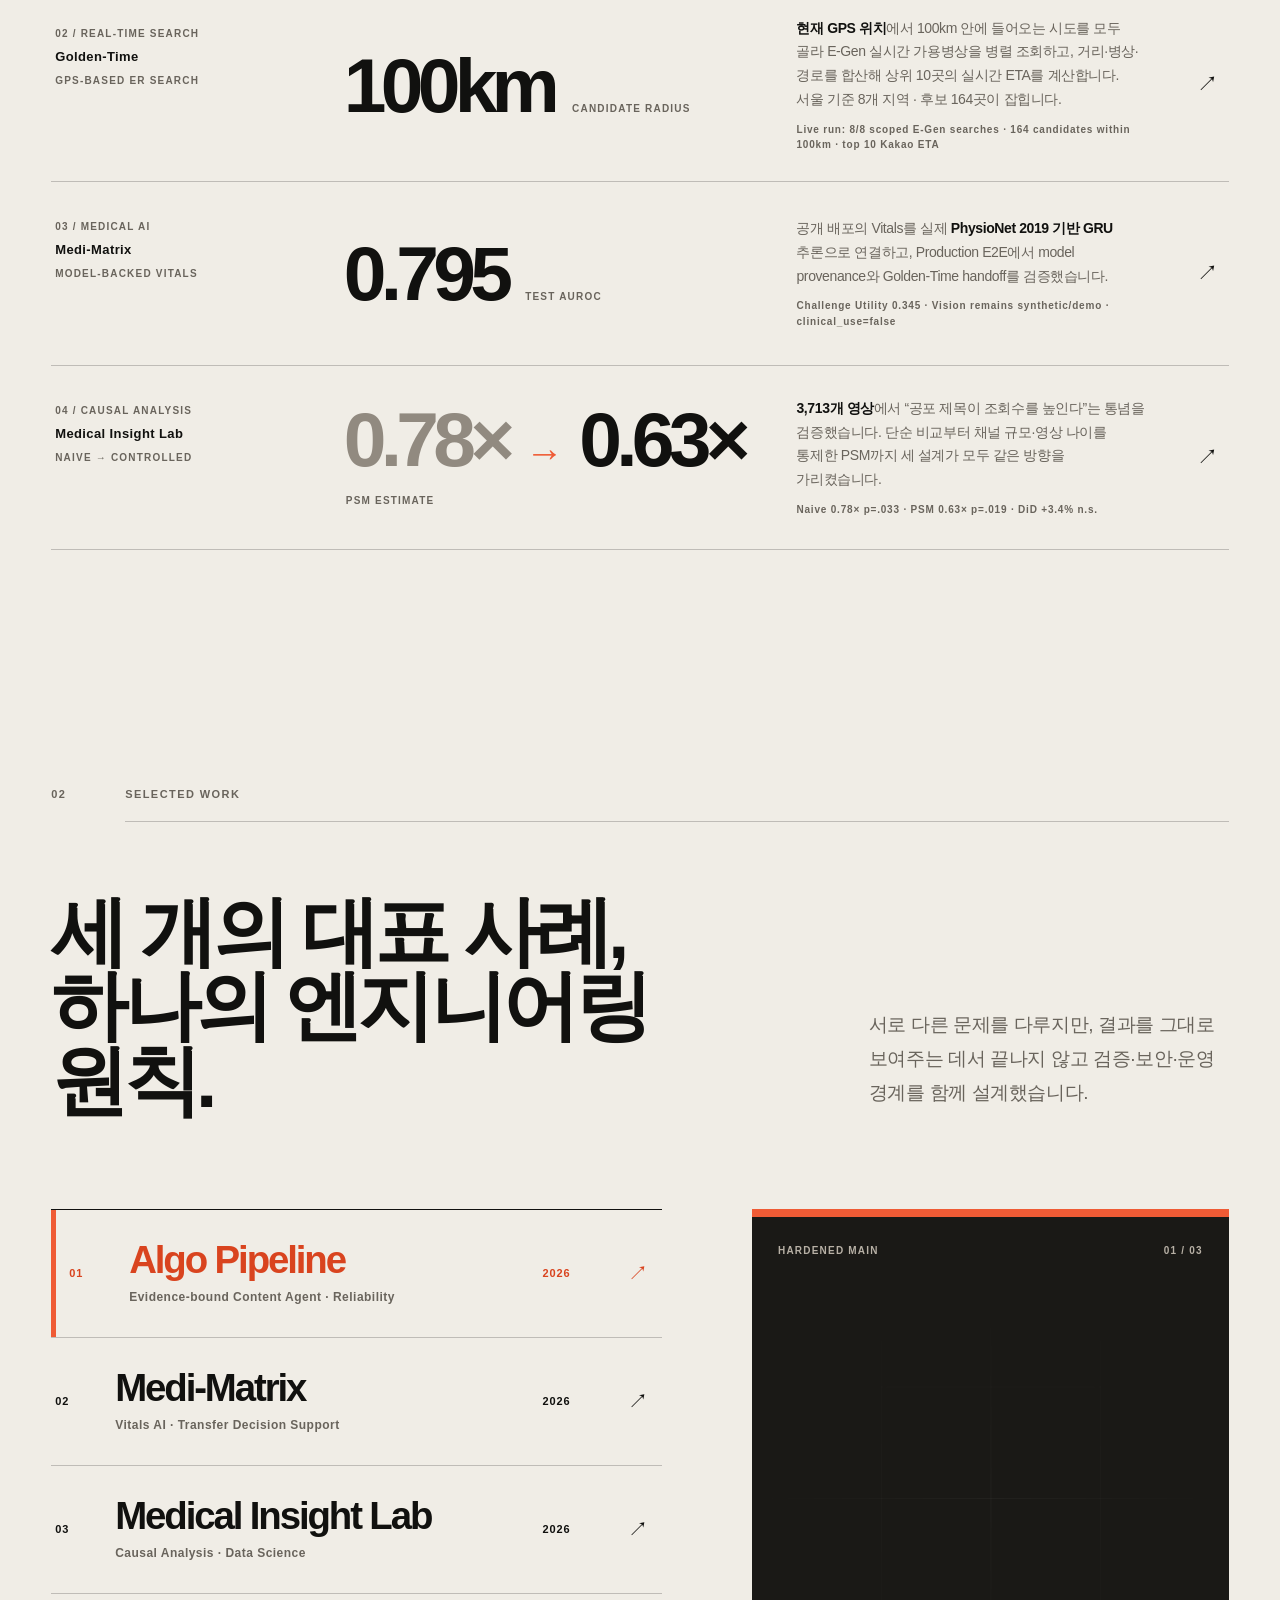
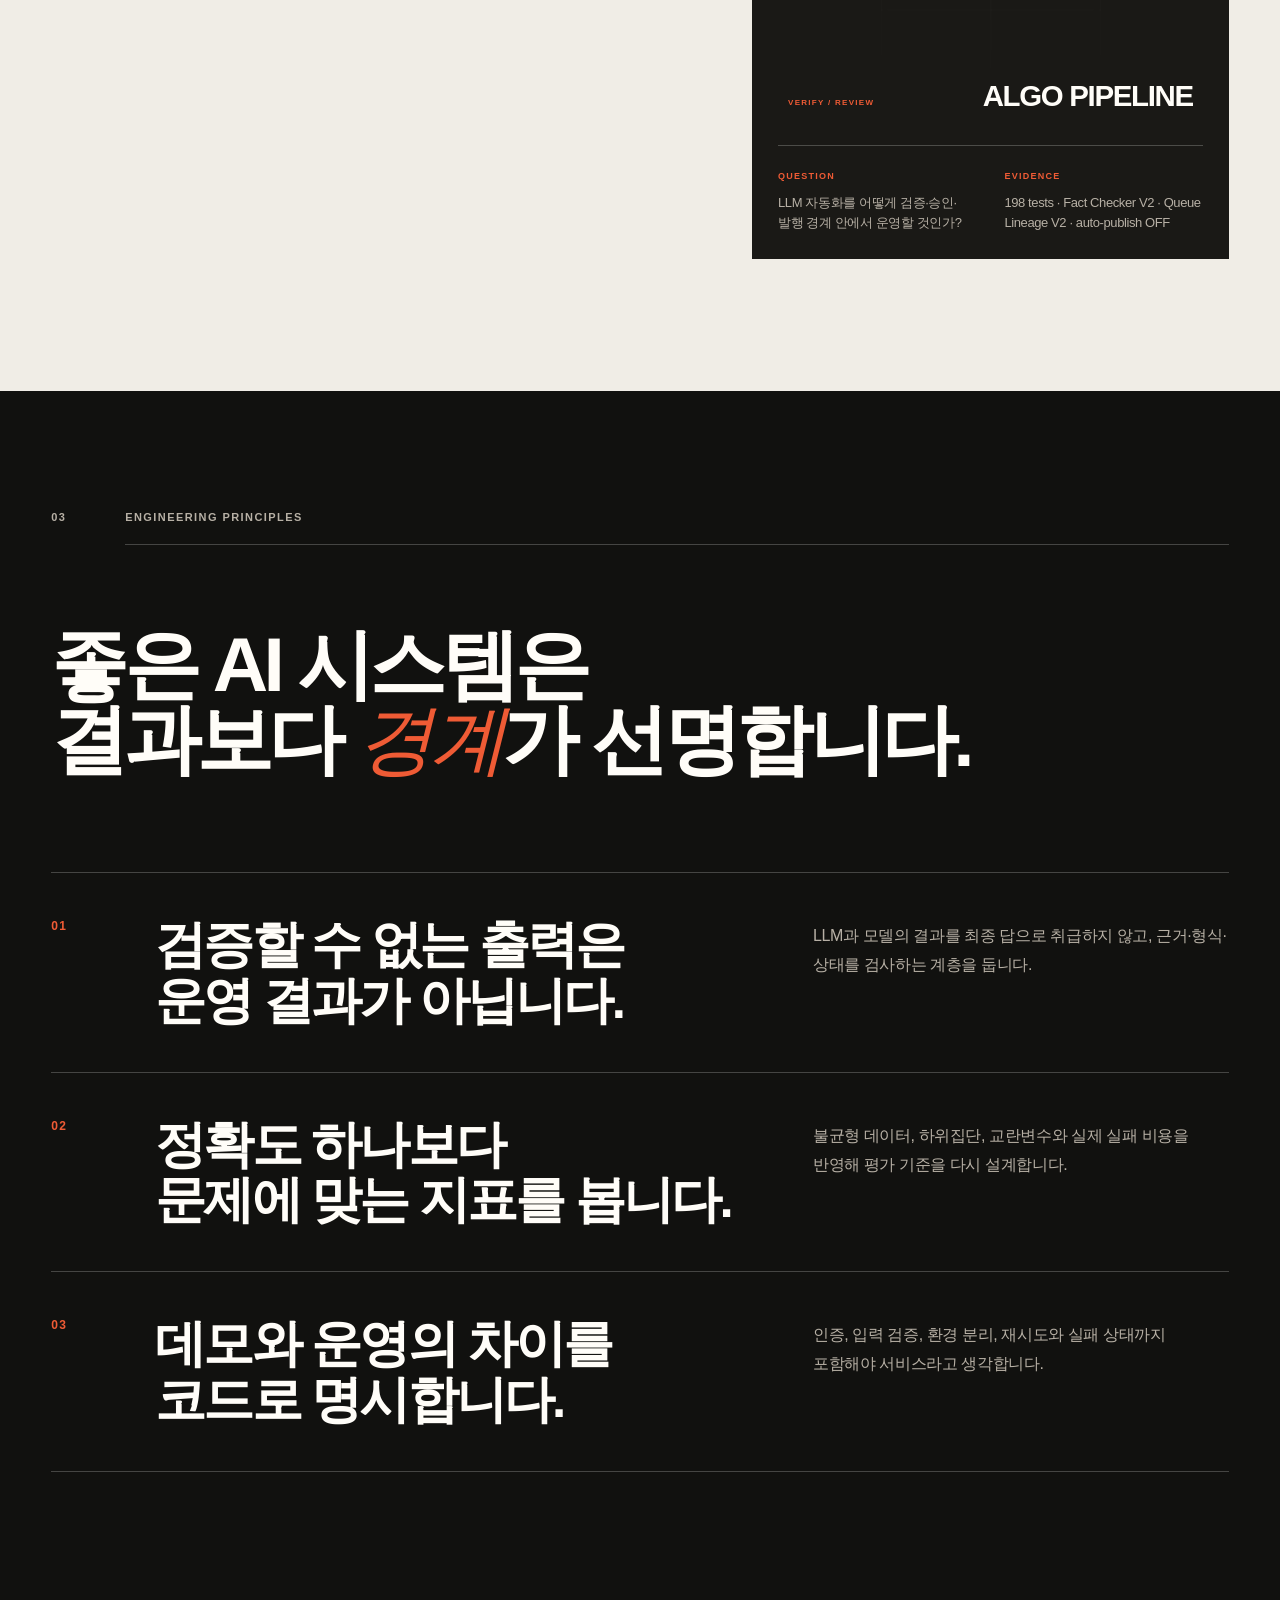
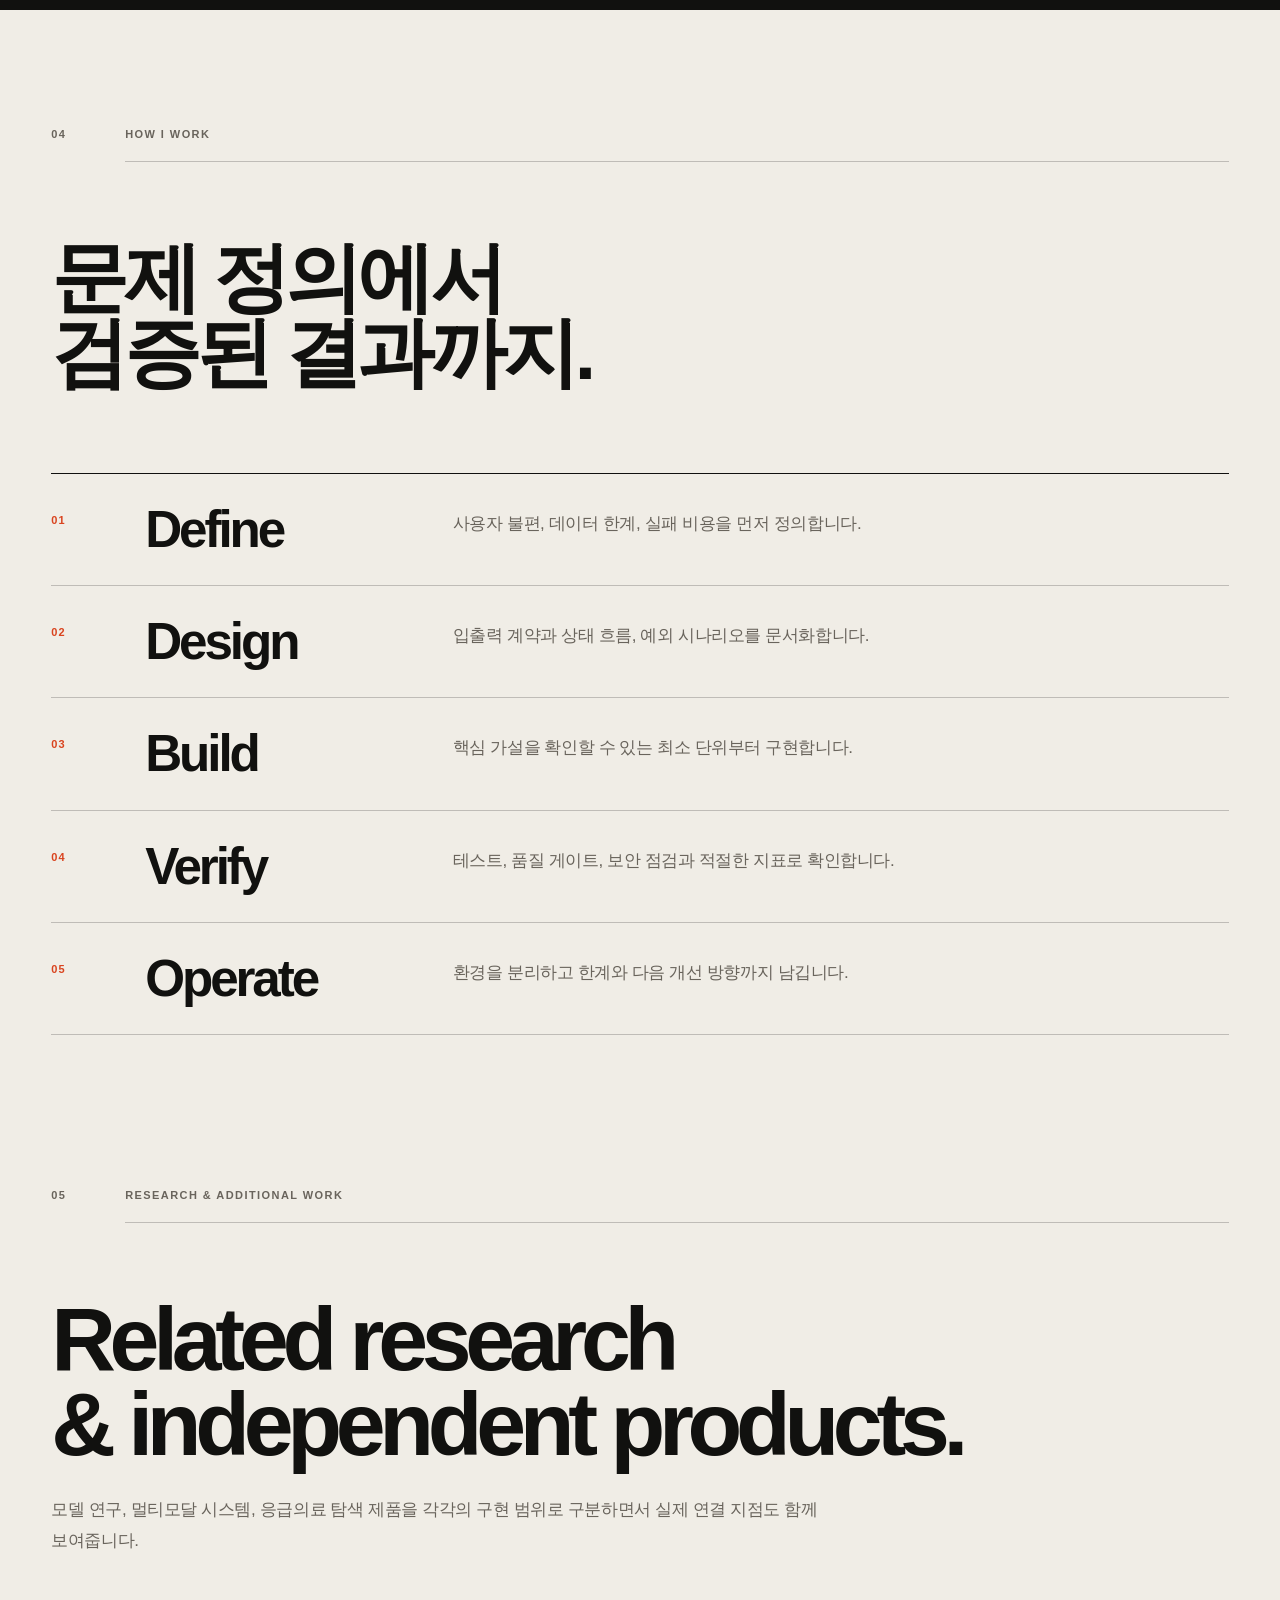
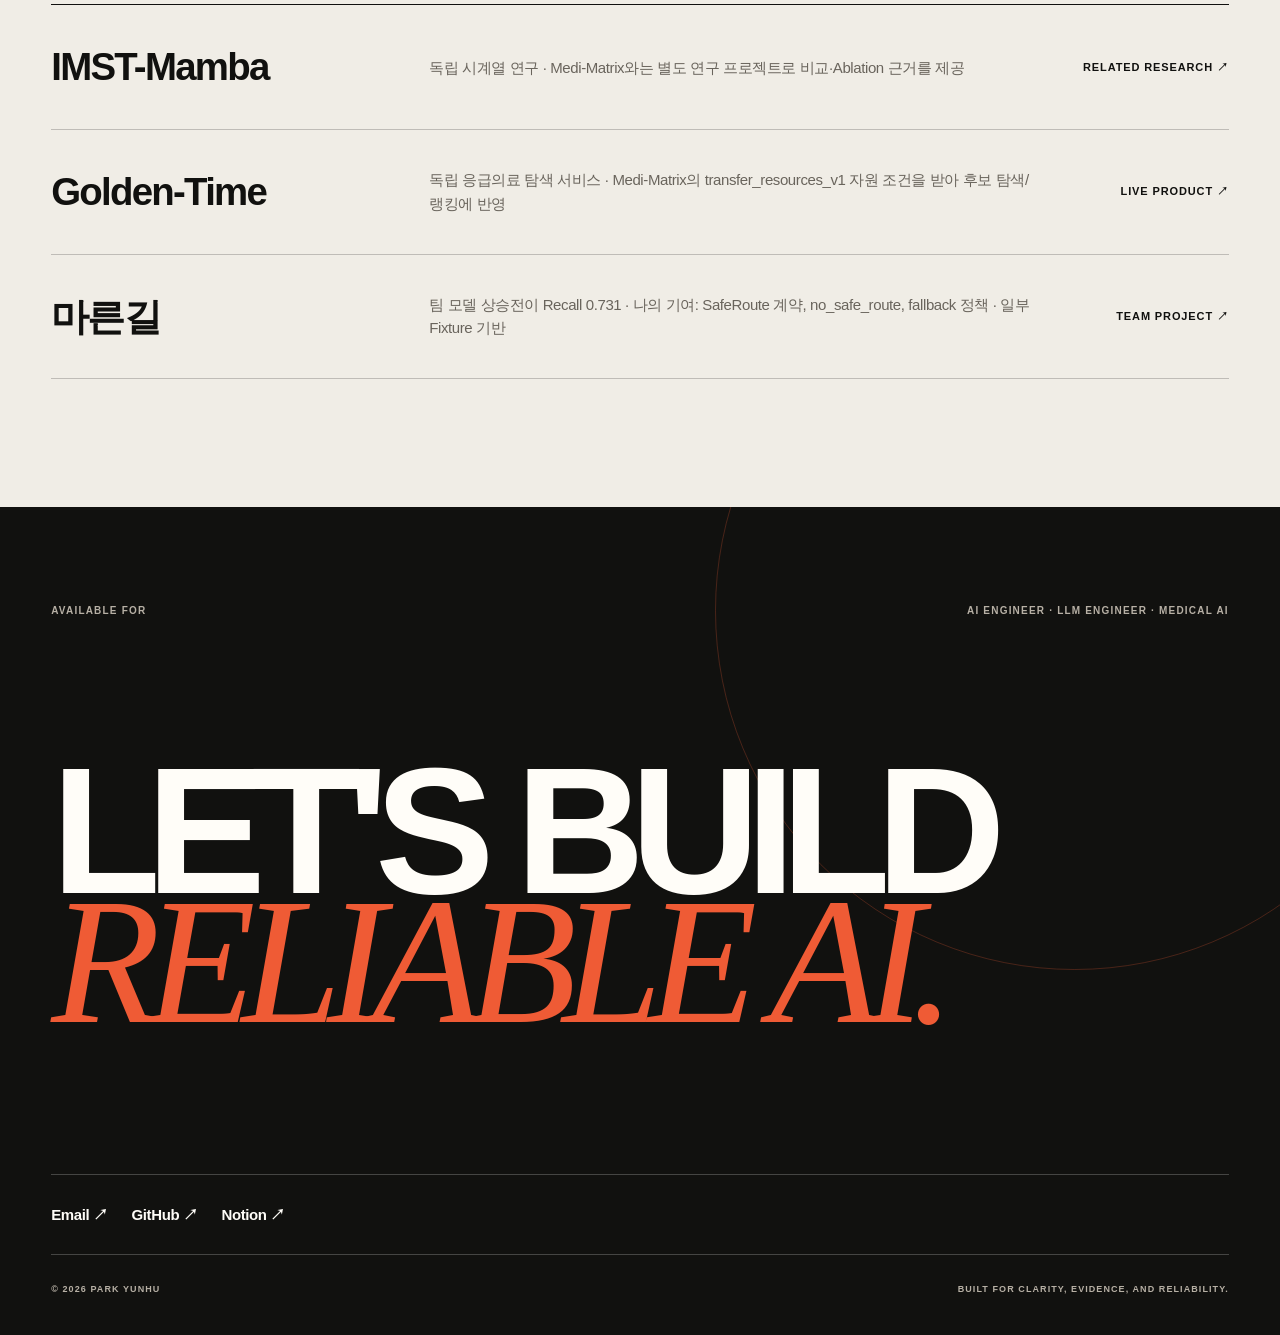
==== commit 81114df0: "docs: recapture the Golden-Time results screenshot against the redesigned UI Golden-Time's UI has ch" ====
--- a/index.html
+++ b/index.html
@@ -88,7 +88,7 @@
         <a class="impact-row" href="https://golden-time.vercel.app" target="_blank" rel="noopener noreferrer">
           <div class="impact-label"><span>02 / REAL-TIME SEARCH</span><b>Golden-Time</b><small>GPS-based ER search</small></div>
           <div class="impact-number"><strong>100km</strong><small>candidate radius</small></div>
-          <div class="impact-detail"><p><strong>현재 GPS 위치</strong>에서 100km 안에 들어오는 시도를 모두 골라 E-Gen 실시간 가용병상을 병렬 조회하고, 거리·병상·경로를 합산해 상위 10곳의 실시간 ETA를 계산합니다. 서울 기준 8개 지역 · 후보 165곳이 잡힙니다.</p><span class="impact-note">Live run: 8/8 scoped E-Gen searches · 165 candidates within 100km · top 10 Kakao ETA</span></div>
+          <div class="impact-detail"><p><strong>현재 GPS 위치</strong>에서 100km 안에 들어오는 시도를 모두 골라 E-Gen 실시간 가용병상을 병렬 조회하고, 거리·병상·경로를 합산해 상위 10곳의 실시간 ETA를 계산합니다. 서울 기준 8개 지역 · 후보 164곳이 잡힙니다.</p><span class="impact-note">Live run: 8/8 scoped E-Gen searches · 164 candidates within 100km · top 10 Kakao ETA</span></div>
           <span class="impact-arrow" aria-hidden="true">↗</span>
         </a>
 
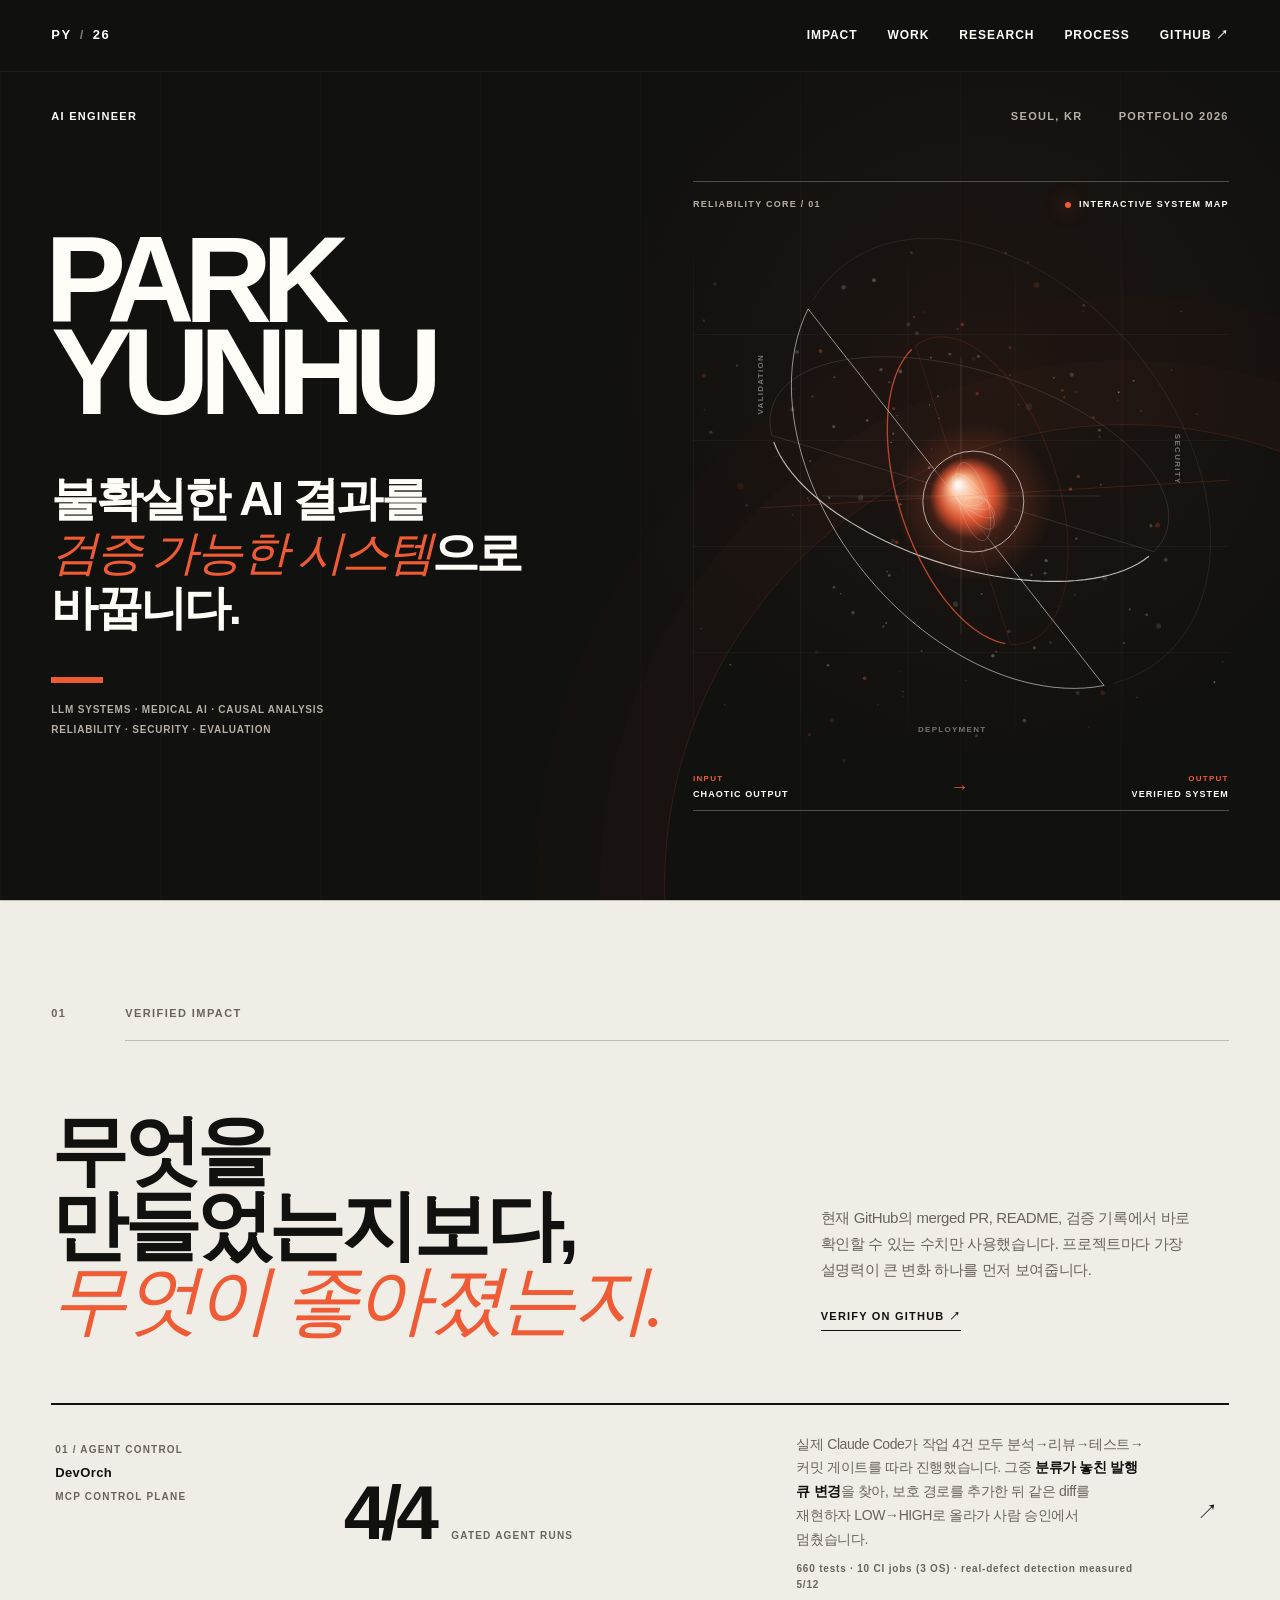
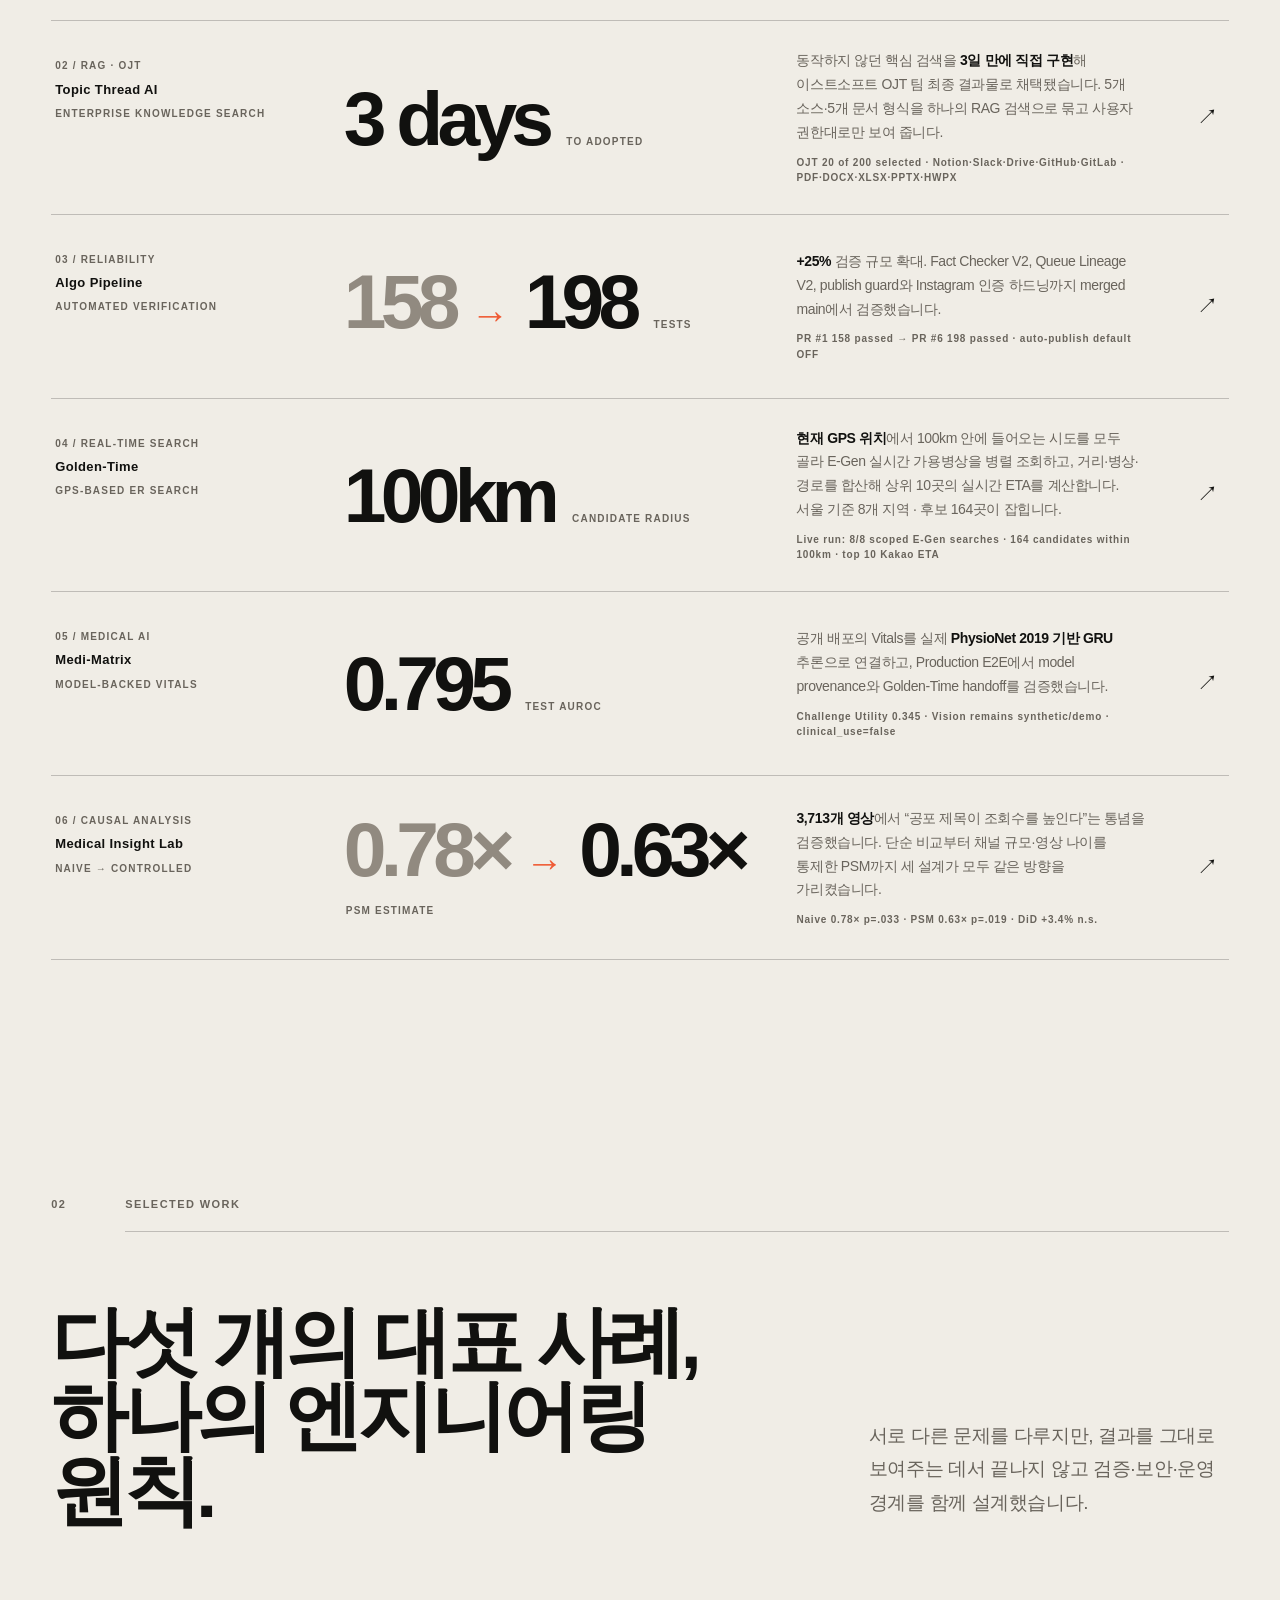
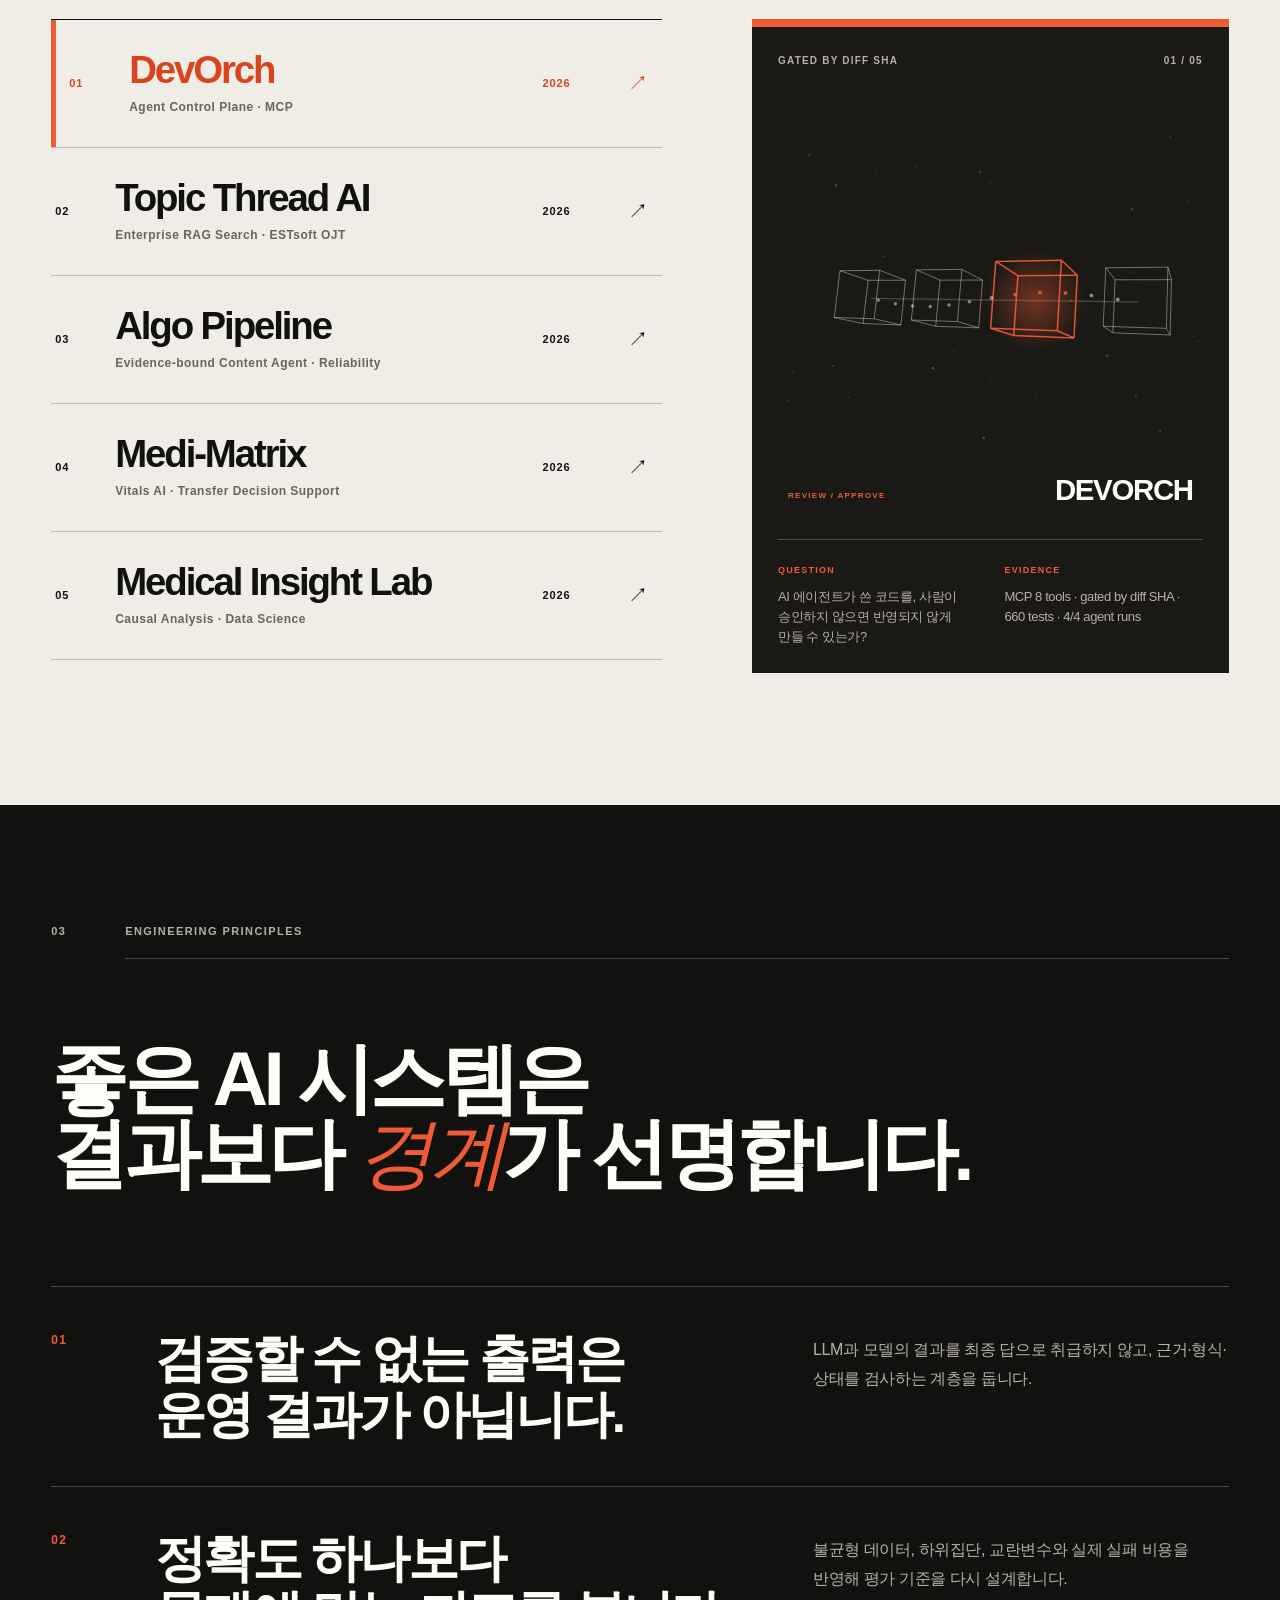
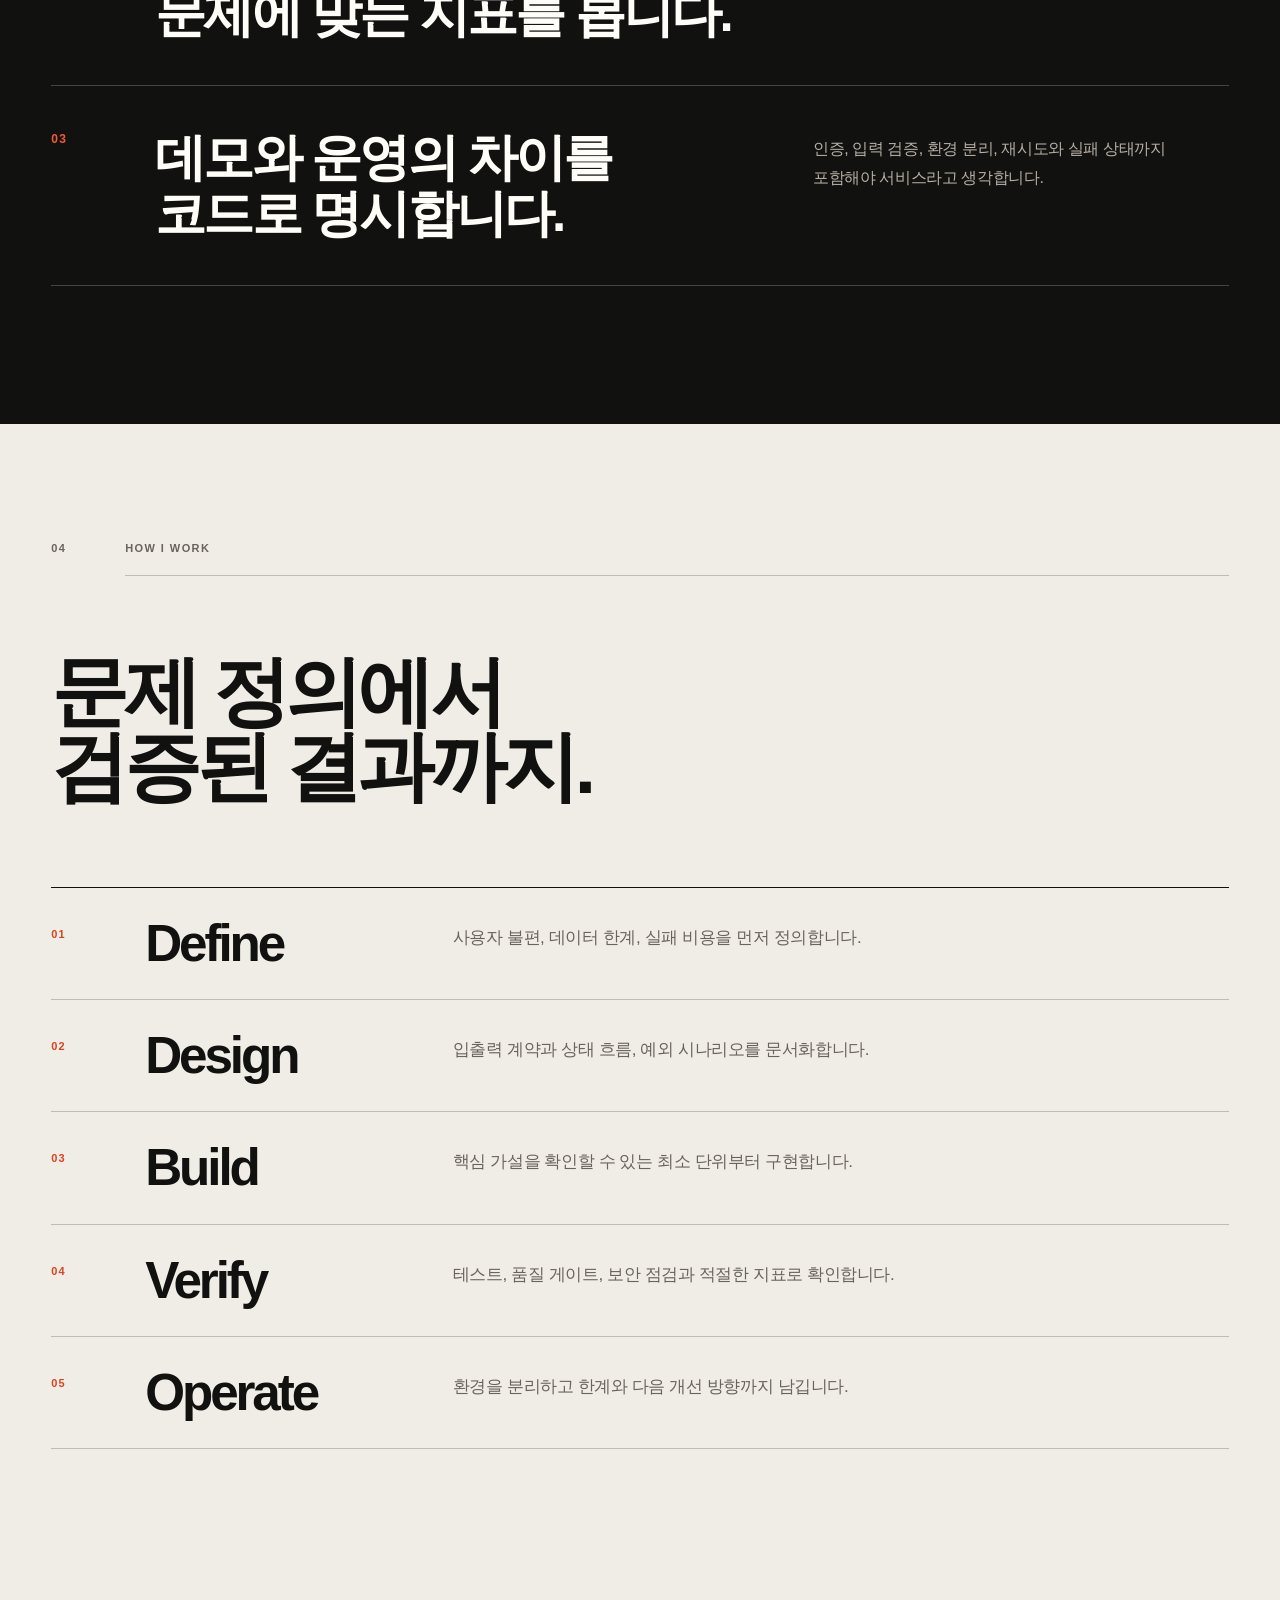
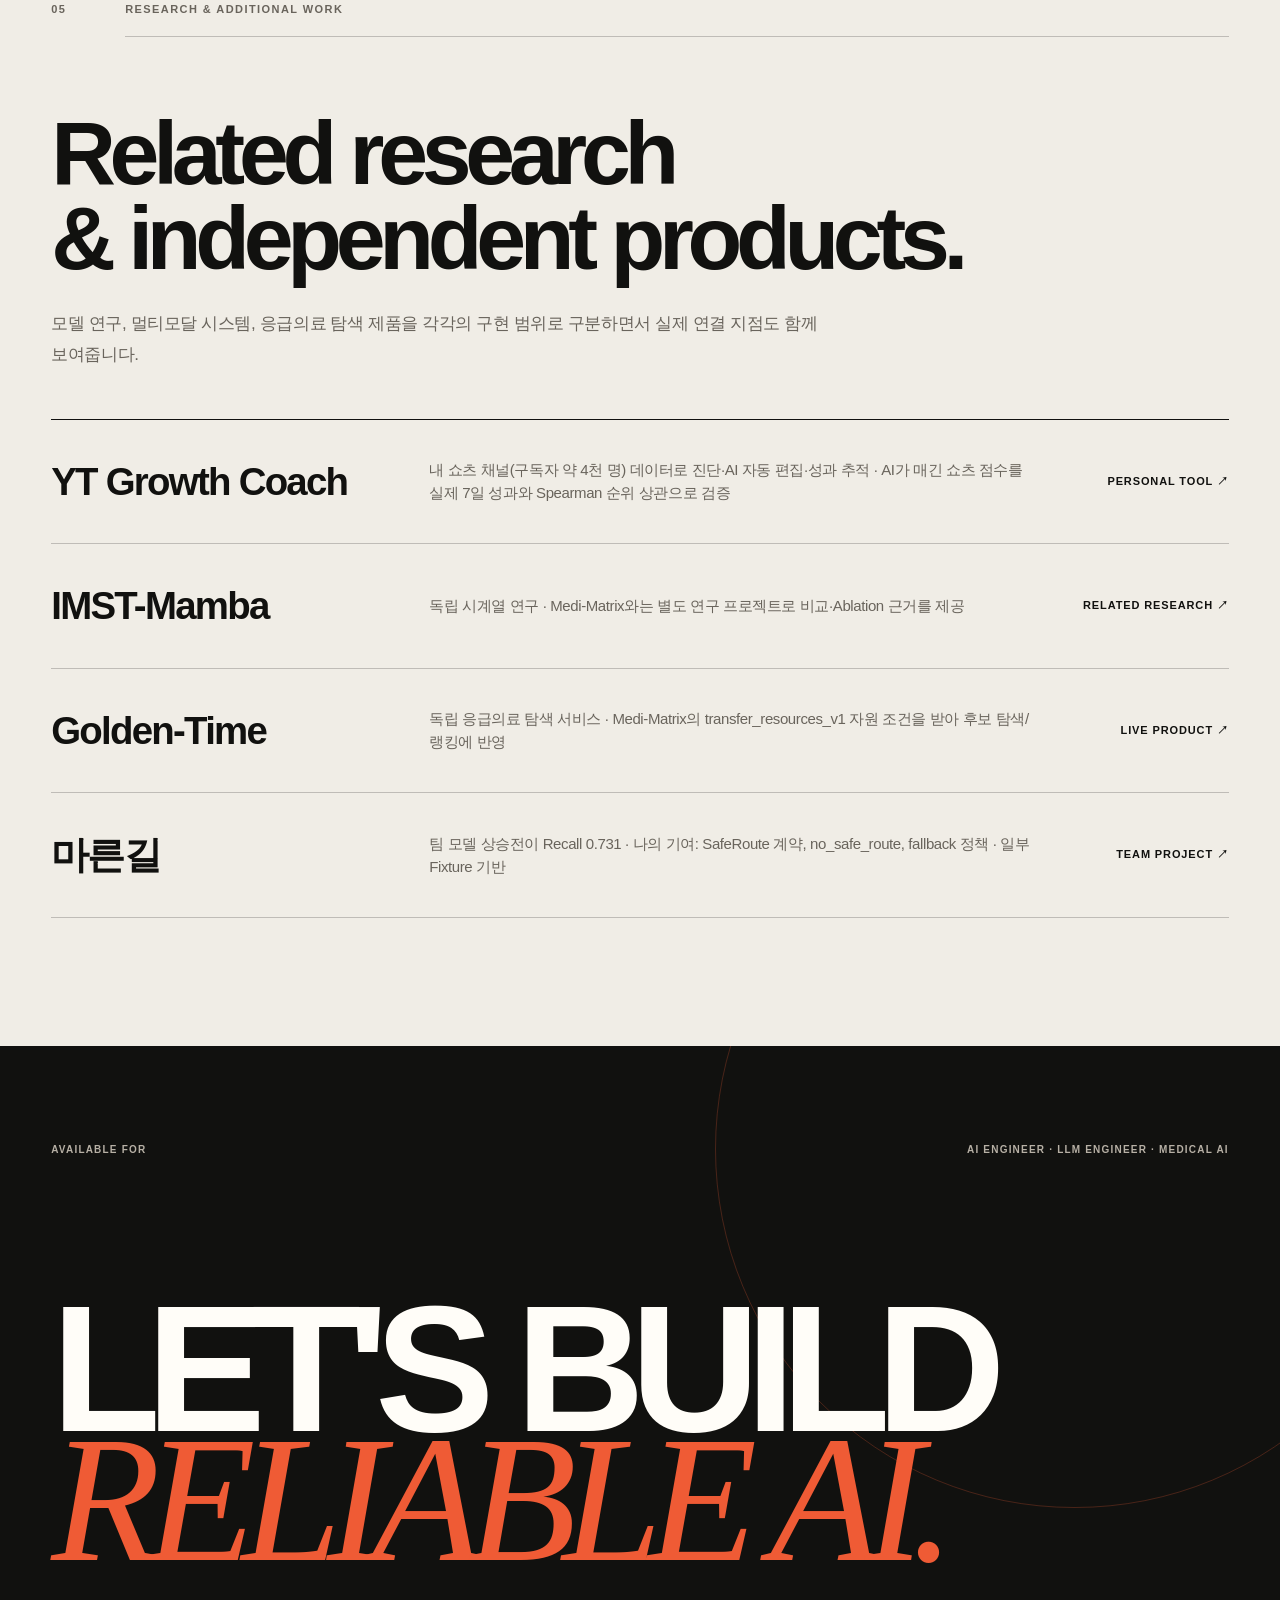
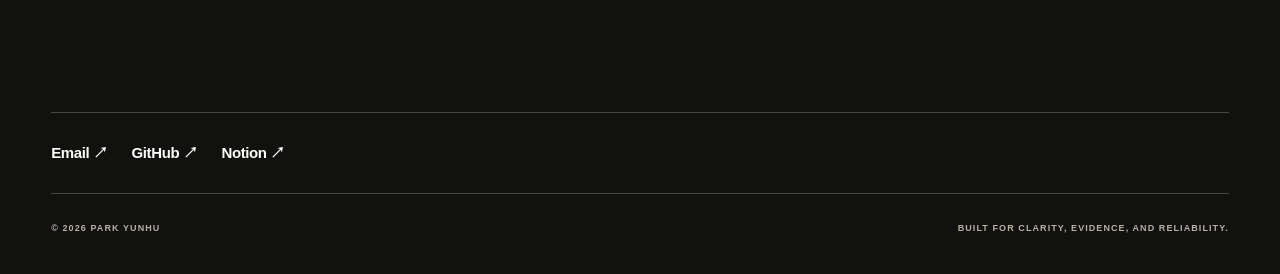
==== commit 82c08958: "feat: add DevOrch and Topic Thread AI case studies, list YT Growth Coach Adds two case-study pages b" ====
--- a/index.html
+++ b/index.html
@@ -26,7 +26,7 @@
   <link rel="stylesheet" href="assets/impact.css?v=1">
   <script defer src="assets/spline-config.js?v=9"></script>
   <script defer src="assets/reliability-core.js?v=9"></script>
-  <script defer src="assets/site.js?v=15"></script>
+  <script defer src="assets/site.js?v=16"></script>
   <script defer src="assets/spline-loader.js?v=9"></script>
 </head>
 
@@ -78,29 +78,43 @@
       </div>
 
       <div class="impact-list">
+        <a class="impact-row" href="/project-devorch">
+          <div class="impact-label"><span>01 / AGENT CONTROL</span><b>DevOrch</b><small>MCP control plane</small></div>
+          <div class="impact-number"><strong>4/4</strong><small>gated agent runs</small></div>
+          <div class="impact-detail"><p>실제 Claude Code가 작업 4건 모두 분석→리뷰→테스트→커밋 게이트를 따라 진행했습니다. 그중 <strong>분류가 놓친 발행 큐 변경</strong>을 찾아, 보호 경로를 추가한 뒤 같은 diff를 재현하자 LOW→HIGH로 올라가 사람 승인에서 멈췄습니다.</p><span class="impact-note">660 tests · 10 CI jobs (3 OS) · real-defect detection measured 5/12</span></div>
+          <span class="impact-arrow" aria-hidden="true">↗</span>
+        </a>
+
+        <a class="impact-row" href="/project-topic-thread">
+          <div class="impact-label"><span>02 / RAG · OJT</span><b>Topic Thread AI</b><small>Enterprise knowledge search</small></div>
+          <div class="impact-number"><strong>3 days</strong><small>to adopted</small></div>
+          <div class="impact-detail"><p>동작하지 않던 핵심 검색을 <strong>3일 만에 직접 구현</strong>해 이스트소프트 OJT 팀 최종 결과물로 채택됐습니다. 5개 소스·5개 문서 형식을 하나의 RAG 검색으로 묶고 사용자 권한대로만 보여 줍니다.</p><span class="impact-note">OJT 20 of 200 selected · Notion·Slack·Drive·GitHub·GitLab · PDF·DOCX·XLSX·PPTX·HWPX</span></div>
+          <span class="impact-arrow" aria-hidden="true">↗</span>
+        </a>
+
         <a class="impact-row" href="/project-algo">
-          <div class="impact-label"><span>01 / RELIABILITY</span><b>Algo Pipeline</b><small>Automated verification</small></div>
+          <div class="impact-label"><span>03 / RELIABILITY</span><b>Algo Pipeline</b><small>Automated verification</small></div>
           <div class="impact-number"><span class="impact-before">158</span><i>→</i><strong>198</strong><small>tests</small></div>
           <div class="impact-detail"><p><strong>+25%</strong> 검증 규모 확대. Fact Checker V2, Queue Lineage V2, publish guard와 Instagram 인증 하드닝까지 merged main에서 검증했습니다.</p><span class="impact-note">PR #1 158 passed → PR #6 198 passed · auto-publish default OFF</span></div>
           <span class="impact-arrow" aria-hidden="true">↗</span>
         </a>
 
         <a class="impact-row" href="https://golden-time.vercel.app" target="_blank" rel="noopener noreferrer">
-          <div class="impact-label"><span>02 / REAL-TIME SEARCH</span><b>Golden-Time</b><small>GPS-based ER search</small></div>
+          <div class="impact-label"><span>04 / REAL-TIME SEARCH</span><b>Golden-Time</b><small>GPS-based ER search</small></div>
           <div class="impact-number"><strong>100km</strong><small>candidate radius</small></div>
           <div class="impact-detail"><p><strong>현재 GPS 위치</strong>에서 100km 안에 들어오는 시도를 모두 골라 E-Gen 실시간 가용병상을 병렬 조회하고, 거리·병상·경로를 합산해 상위 10곳의 실시간 ETA를 계산합니다. 서울 기준 8개 지역 · 후보 164곳이 잡힙니다.</p><span class="impact-note">Live run: 8/8 scoped E-Gen searches · 164 candidates within 100km · top 10 Kakao ETA</span></div>
           <span class="impact-arrow" aria-hidden="true">↗</span>
         </a>
 
         <a class="impact-row" href="/project-medi-matrix">
-          <div class="impact-label"><span>03 / MEDICAL AI</span><b>Medi-Matrix</b><small>Model-backed vitals</small></div>
+          <div class="impact-label"><span>05 / MEDICAL AI</span><b>Medi-Matrix</b><small>Model-backed vitals</small></div>
           <div class="impact-number"><strong>0.795</strong><small>test AUROC</small></div>
           <div class="impact-detail"><p>공개 배포의 Vitals를 실제 <strong>PhysioNet 2019 기반 GRU</strong> 추론으로 연결하고, Production E2E에서 model provenance와 Golden-Time handoff를 검증했습니다.</p><span class="impact-note">Challenge Utility 0.345 · Vision remains synthetic/demo · clinical_use=false</span></div>
           <span class="impact-arrow" aria-hidden="true">↗</span>
         </a>
 
         <a class="impact-row" href="/project-medical-insight">
-          <div class="impact-label"><span>04 / CAUSAL ANALYSIS</span><b>Medical Insight Lab</b><small>Naive → controlled</small></div>
+          <div class="impact-label"><span>06 / CAUSAL ANALYSIS</span><b>Medical Insight Lab</b><small>Naive → controlled</small></div>
           <div class="impact-number"><span class="impact-before">0.78×</span><i>→</i><strong>0.63×</strong><small>PSM estimate</small></div>
           <div class="impact-detail"><p><strong>3,713개 영상</strong>에서 “공포 제목이 조회수를 높인다”는 통념을 검증했습니다. 단순 비교부터 채널 규모·영상 나이를 통제한 PSM까지 세 설계가 모두 같은 방향을 가리켰습니다.</p><span class="impact-note">Naive 0.78× p=.033 · PSM 0.63× p=.019 · DiD +3.4% n.s.</span></div>
           <span class="impact-arrow" aria-hidden="true">↗</span>
@@ -110,17 +124,19 @@
 
     <section id="work" class="work-section paper-section" aria-labelledby="work-title">
       <div class="section-index"><span>02</span><span>SELECTED WORK</span></div>
-      <div class="work-heading"><h2 id="work-title">세 개의 대표 사례,<br>하나의 엔지니어링 원칙.</h2><p>서로 다른 문제를 다루지만, 결과를 그대로 보여주는 데서 끝나지 않고 검증·보안·운영 경계를 함께 설계했습니다.</p></div>
+      <div class="work-heading"><h2 id="work-title">다섯 개의 대표 사례,<br>하나의 엔지니어링 원칙.</h2><p>서로 다른 문제를 다루지만, 결과를 그대로 보여주는 데서 끝나지 않고 검증·보안·운영 경계를 함께 설계했습니다.</p></div>
       <div class="work-layout">
         <div class="project-index" role="list" aria-label="대표 프로젝트">
-          <a class="project-row is-active" role="listitem" href="/project-algo" data-project="algo"><span class="project-no">01</span><span class="project-copy"><strong>Algo Pipeline</strong><small>Evidence-bound Content Agent · Reliability</small><span class="project-evidence">198 tests · Fact Checker V2 · Queue Lineage V2 · auto-publish OFF</span></span><span class="project-year">2026</span><span class="project-arrow" aria-hidden="true">↗</span></a>
-          <a class="project-row" role="listitem" href="/project-medi-matrix" data-project="medi"><span class="project-no">02</span><span class="project-copy"><strong>Medi-Matrix</strong><small>Vitals AI · Transfer Decision Support</small><span class="project-evidence">GRU AUROC .795 · Utility .345 · Production E2E · Vision demo</span></span><span class="project-year">2026</span><span class="project-arrow" aria-hidden="true">↗</span></a>
-          <a class="project-row" role="listitem" href="/project-medical-insight" data-project="insight"><span class="project-no">03</span><span class="project-copy"><strong>Medical Insight Lab</strong><small>Causal Analysis · Data Science</small><span class="project-evidence">3,713 videos · PSM 0.63× · DiD +3.4% (n.s.)</span></span><span class="project-year">2026</span><span class="project-arrow" aria-hidden="true">↗</span></a>
+          <a class="project-row is-active" role="listitem" href="/project-devorch" data-project="devorch"><span class="project-no">01</span><span class="project-copy"><strong>DevOrch</strong><small>Agent Control Plane · MCP</small><span class="project-evidence">MCP 8 tools · gated by diff SHA · 660 tests · 4/4 agent runs</span></span><span class="project-year">2026</span><span class="project-arrow" aria-hidden="true">↗</span></a>
+          <a class="project-row" role="listitem" href="/project-topic-thread" data-project="topic"><span class="project-no">02</span><span class="project-copy"><strong>Topic Thread AI</strong><small>Enterprise RAG Search · ESTsoft OJT</small><span class="project-evidence">5 sources · 5 doc formats · permission-filtered · adopted in 3 days</span></span><span class="project-year">2026</span><span class="project-arrow" aria-hidden="true">↗</span></a>
+          <a class="project-row" role="listitem" href="/project-algo" data-project="algo"><span class="project-no">03</span><span class="project-copy"><strong>Algo Pipeline</strong><small>Evidence-bound Content Agent · Reliability</small><span class="project-evidence">198 tests · Fact Checker V2 · Queue Lineage V2 · auto-publish OFF</span></span><span class="project-year">2026</span><span class="project-arrow" aria-hidden="true">↗</span></a>
+          <a class="project-row" role="listitem" href="/project-medi-matrix" data-project="medi"><span class="project-no">04</span><span class="project-copy"><strong>Medi-Matrix</strong><small>Vitals AI · Transfer Decision Support</small><span class="project-evidence">GRU AUROC .795 · Utility .345 · Production E2E · Vision demo</span></span><span class="project-year">2026</span><span class="project-arrow" aria-hidden="true">↗</span></a>
+          <a class="project-row" role="listitem" href="/project-medical-insight" data-project="insight"><span class="project-no">05</span><span class="project-copy"><strong>Medical Insight Lab</strong><small>Causal Analysis · Data Science</small><span class="project-evidence">3,713 videos · PSM 0.63× · DiD +3.4% (n.s.)</span></span><span class="project-year">2026</span><span class="project-arrow" aria-hidden="true">↗</span></a>
         </div>
         <aside class="project-preview project-preview-3d" aria-live="polite">
-          <div class="preview-topline"><span data-preview-status>HARDENED MAIN</span><span data-preview-number>01 / 03</span></div>
-          <div class="work-scene-wrap"><canvas id="work-core" class="scene-canvas work-scene-canvas" aria-label="선택한 프로젝트를 추상화한 3D 시각화"></canvas><div class="work-scene-fallback" aria-hidden="true"><span></span><span></span><span></span><span></span></div><div class="work-scene-title"><small data-scene-label>VERIFY / REVIEW</small><strong data-scene-title>ALGO PIPELINE</strong></div></div>
-          <div class="preview-footer"><div><small>QUESTION</small><p data-preview-question>LLM 자동화를 어떻게 검증·승인·발행 경계 안에서 운영할 것인가?</p></div><div><small>EVIDENCE</small><p data-preview-evidence>198 tests · Fact Checker V2 · Queue Lineage V2 · auto-publish OFF</p></div></div>
+          <div class="preview-topline"><span data-preview-status>GATED BY DIFF SHA</span><span data-preview-number>01 / 05</span></div>
+          <div class="work-scene-wrap"><canvas id="work-core" class="scene-canvas work-scene-canvas" aria-label="선택한 프로젝트를 추상화한 3D 시각화"></canvas><div class="work-scene-fallback" aria-hidden="true"><span></span><span></span><span></span><span></span></div><div class="work-scene-title"><small data-scene-label>REVIEW / APPROVE</small><strong data-scene-title>DEVORCH</strong></div></div>
+          <div class="preview-footer"><div><small>QUESTION</small><p data-preview-question>AI 에이전트가 쓴 코드를, 사람이 승인하지 않으면 반영되지 않게 만들 수 있는가?</p></div><div><small>EVIDENCE</small><p data-preview-evidence>MCP 8 tools · gated by diff SHA · 660 tests · 4/4 agent runs</p></div></div>
         </aside>
       </div>
     </section>
@@ -141,7 +157,7 @@
       <div class="section-index"><span>05</span><span>RESEARCH &amp; ADDITIONAL WORK</span></div>
       <h2 id="additional-title">Related research<br>&amp; independent products.</h2>
       <p class="additional-intro">모델 연구, 멀티모달 시스템, 응급의료 탐색 제품을 각각의 구현 범위로 구분하면서 실제 연결 지점도 함께 보여줍니다.</p>
-      <div class="additional-list"><a href="/project-imst-mamba"><span>IMST-Mamba</span><small>독립 시계열 연구 · Medi-Matrix와는 별도 연구 프로젝트로 비교·Ablation 근거를 제공</small><b>RELATED RESEARCH ↗</b></a><a href="https://golden-time.vercel.app" target="_blank" rel="noopener noreferrer"><span>Golden-Time</span><small>독립 응급의료 탐색 서비스 · Medi-Matrix의 transfer_resources_v1 자원 조건을 받아 후보 탐색/랭킹에 반영</small><b>LIVE PRODUCT ↗</b></a><a href="https://github.com/YunhuPark/EST_Mareungil_21" target="_blank" rel="noopener noreferrer"><span>마른길</span><small>팀 모델 상승전이 Recall 0.731 · 나의 기여: SafeRoute 계약, no_safe_route, fallback 정책 · 일부 Fixture 기반</small><b>TEAM PROJECT ↗</b></a></div>
+      <div class="additional-list"><a href="https://github.com/YunhuPark/yt-growth-coach" target="_blank" rel="noopener noreferrer"><span>YT Growth Coach</span><small>내 쇼츠 채널(구독자 약 4천 명) 데이터로 진단·AI 자동 편집·성과 추적 · AI가 매긴 쇼츠 점수를 실제 7일 성과와 Spearman 순위 상관으로 검증</small><b>PERSONAL TOOL ↗</b></a><a href="/project-imst-mamba"><span>IMST-Mamba</span><small>독립 시계열 연구 · Medi-Matrix와는 별도 연구 프로젝트로 비교·Ablation 근거를 제공</small><b>RELATED RESEARCH ↗</b></a><a href="https://golden-time.vercel.app" target="_blank" rel="noopener noreferrer"><span>Golden-Time</span><small>독립 응급의료 탐색 서비스 · Medi-Matrix의 transfer_resources_v1 자원 조건을 받아 후보 탐색/랭킹에 반영</small><b>LIVE PRODUCT ↗</b></a><a href="https://github.com/YunhuPark/EST_Mareungil_21" target="_blank" rel="noopener noreferrer"><span>마른길</span><small>팀 모델 상승전이 Recall 0.731 · 나의 기여: SafeRoute 계약, no_safe_route, fallback 정책 · 일부 Fixture 기반</small><b>TEAM PROJECT ↗</b></a></div>
     </section>
 
     <section class="contact-section dark-section" aria-labelledby="contact-title">
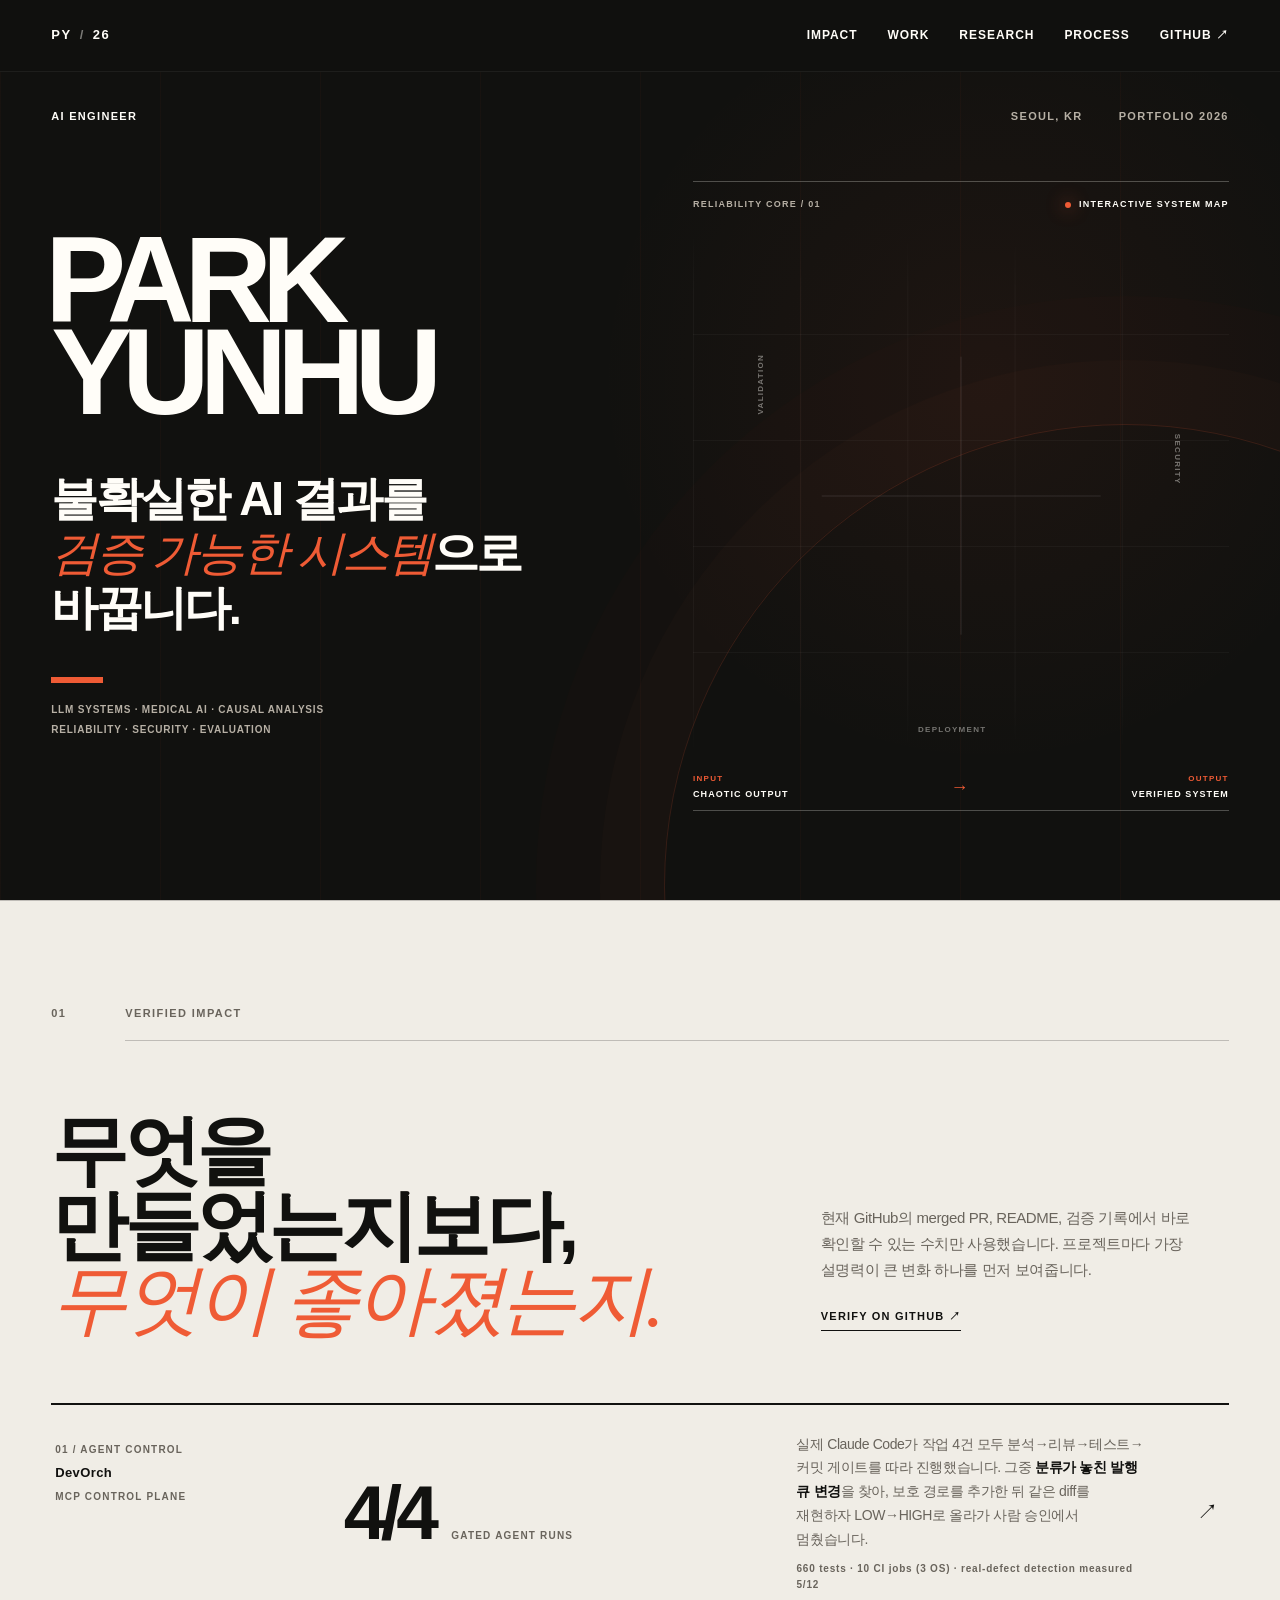
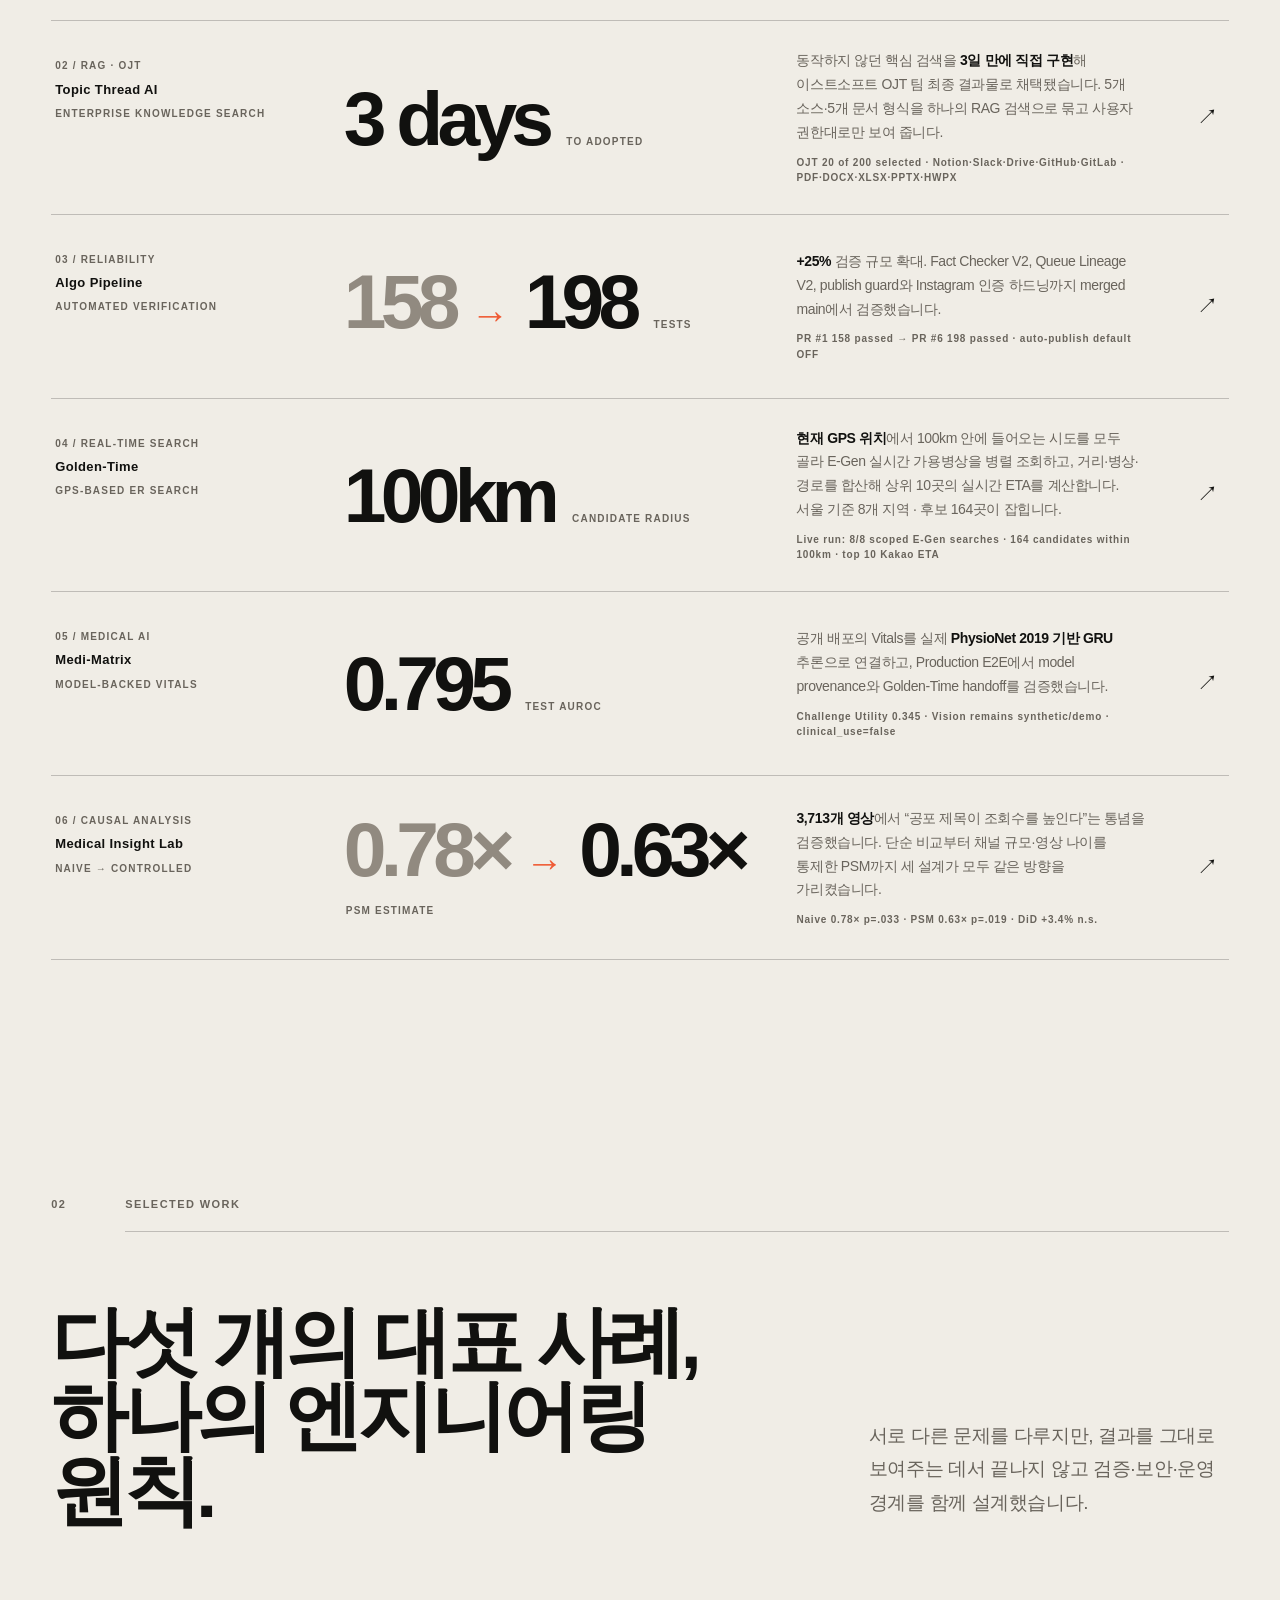
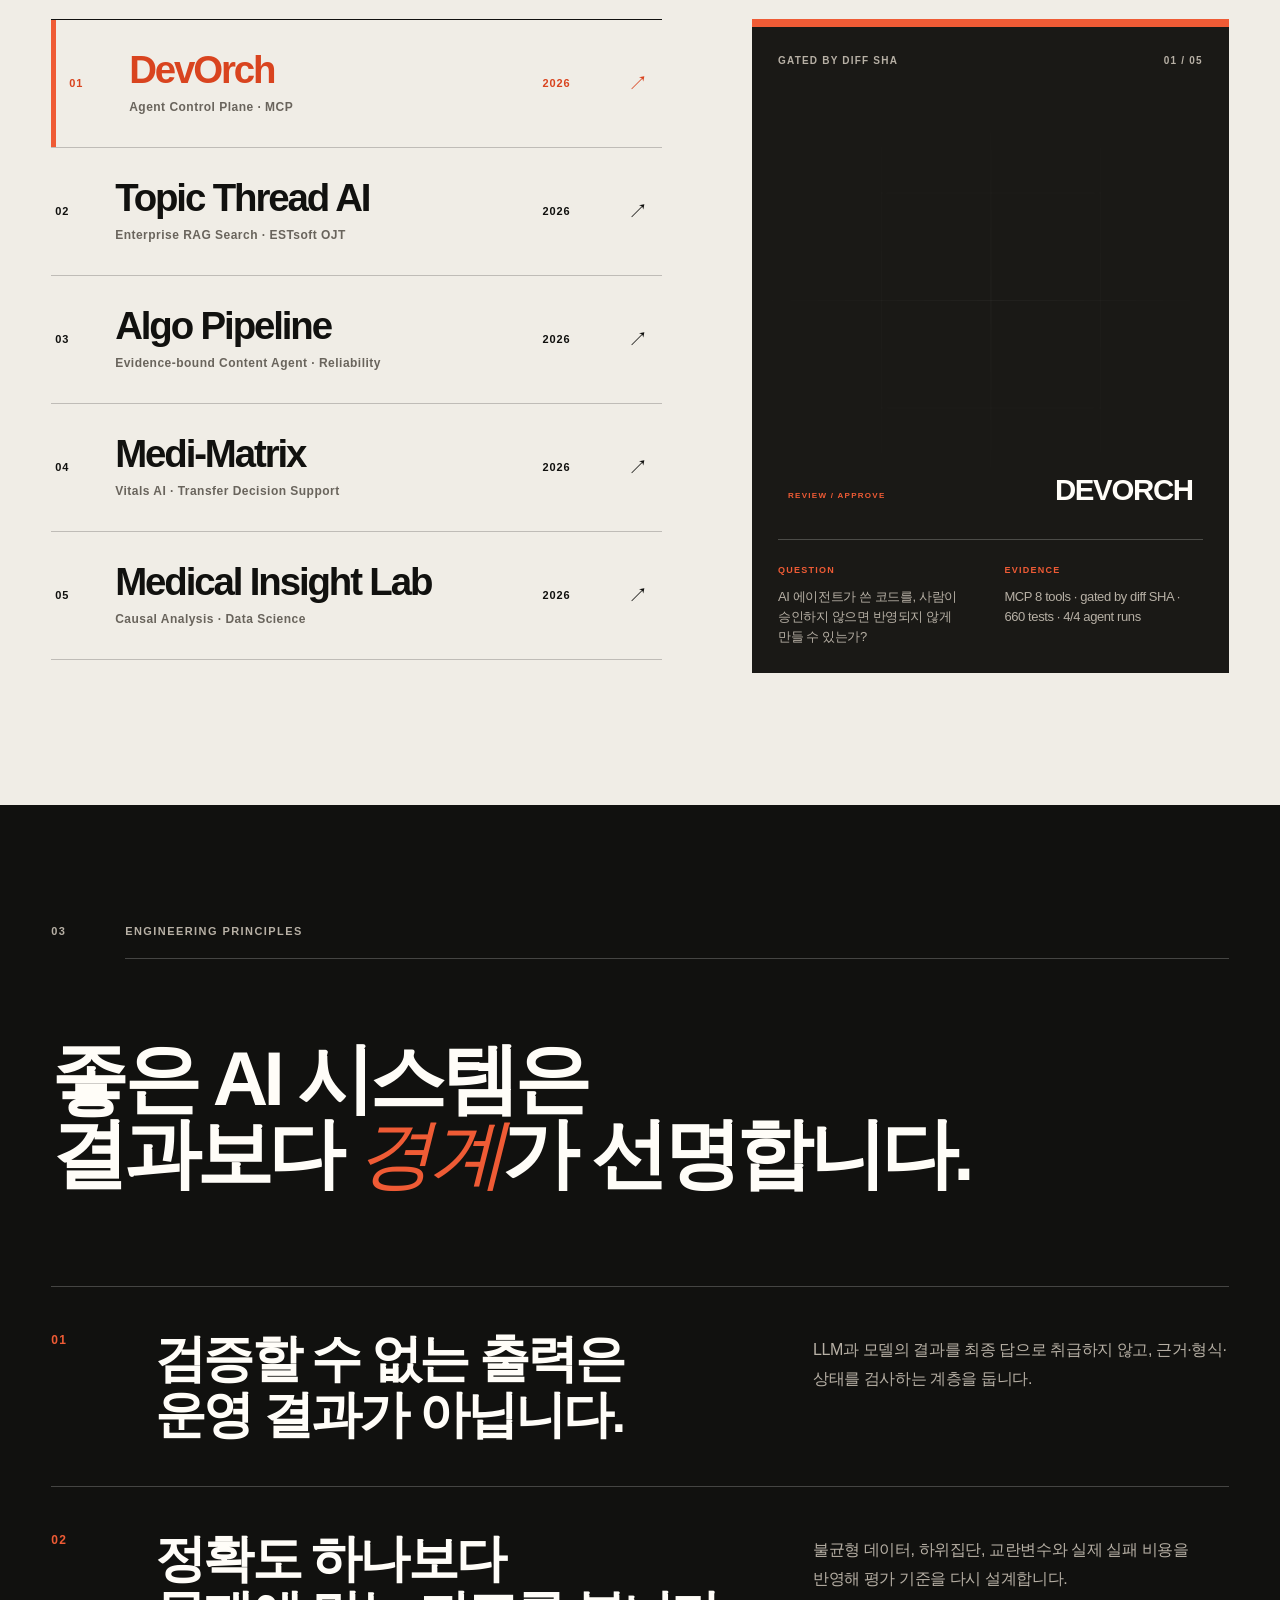
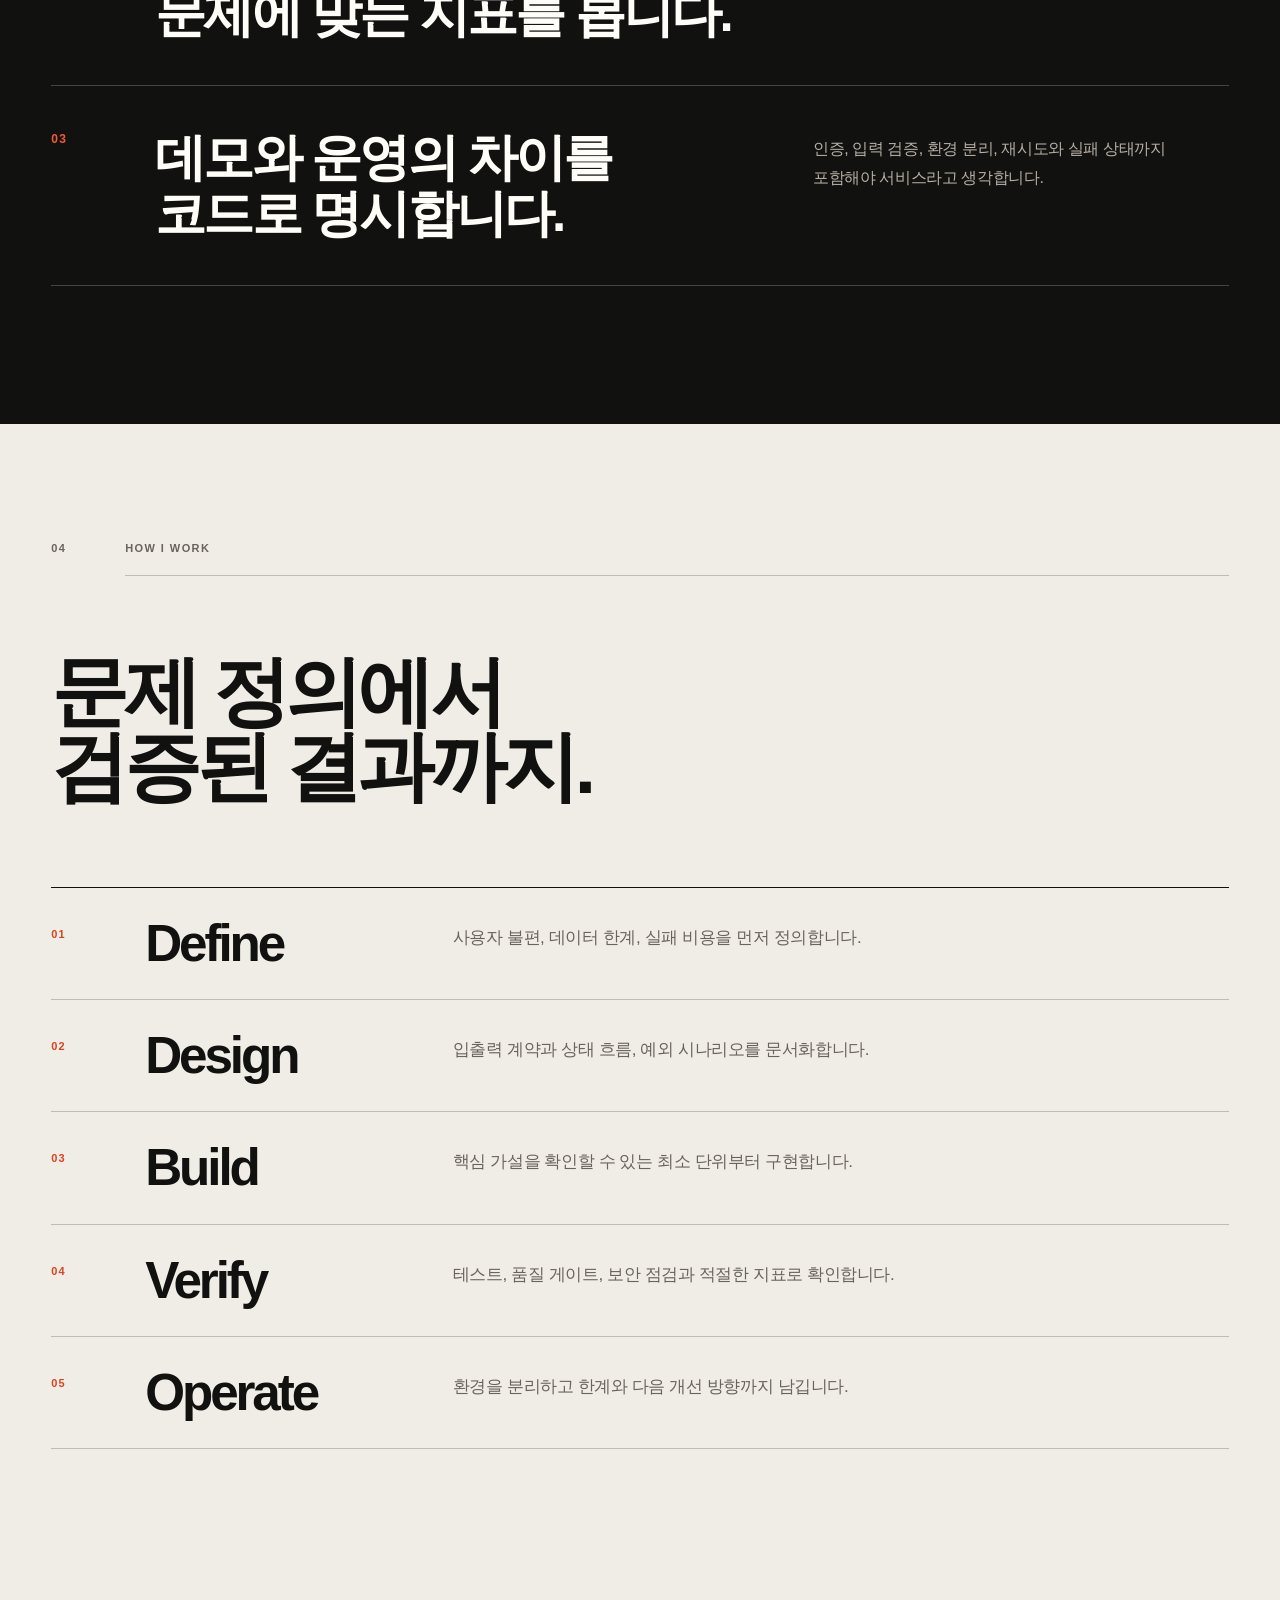
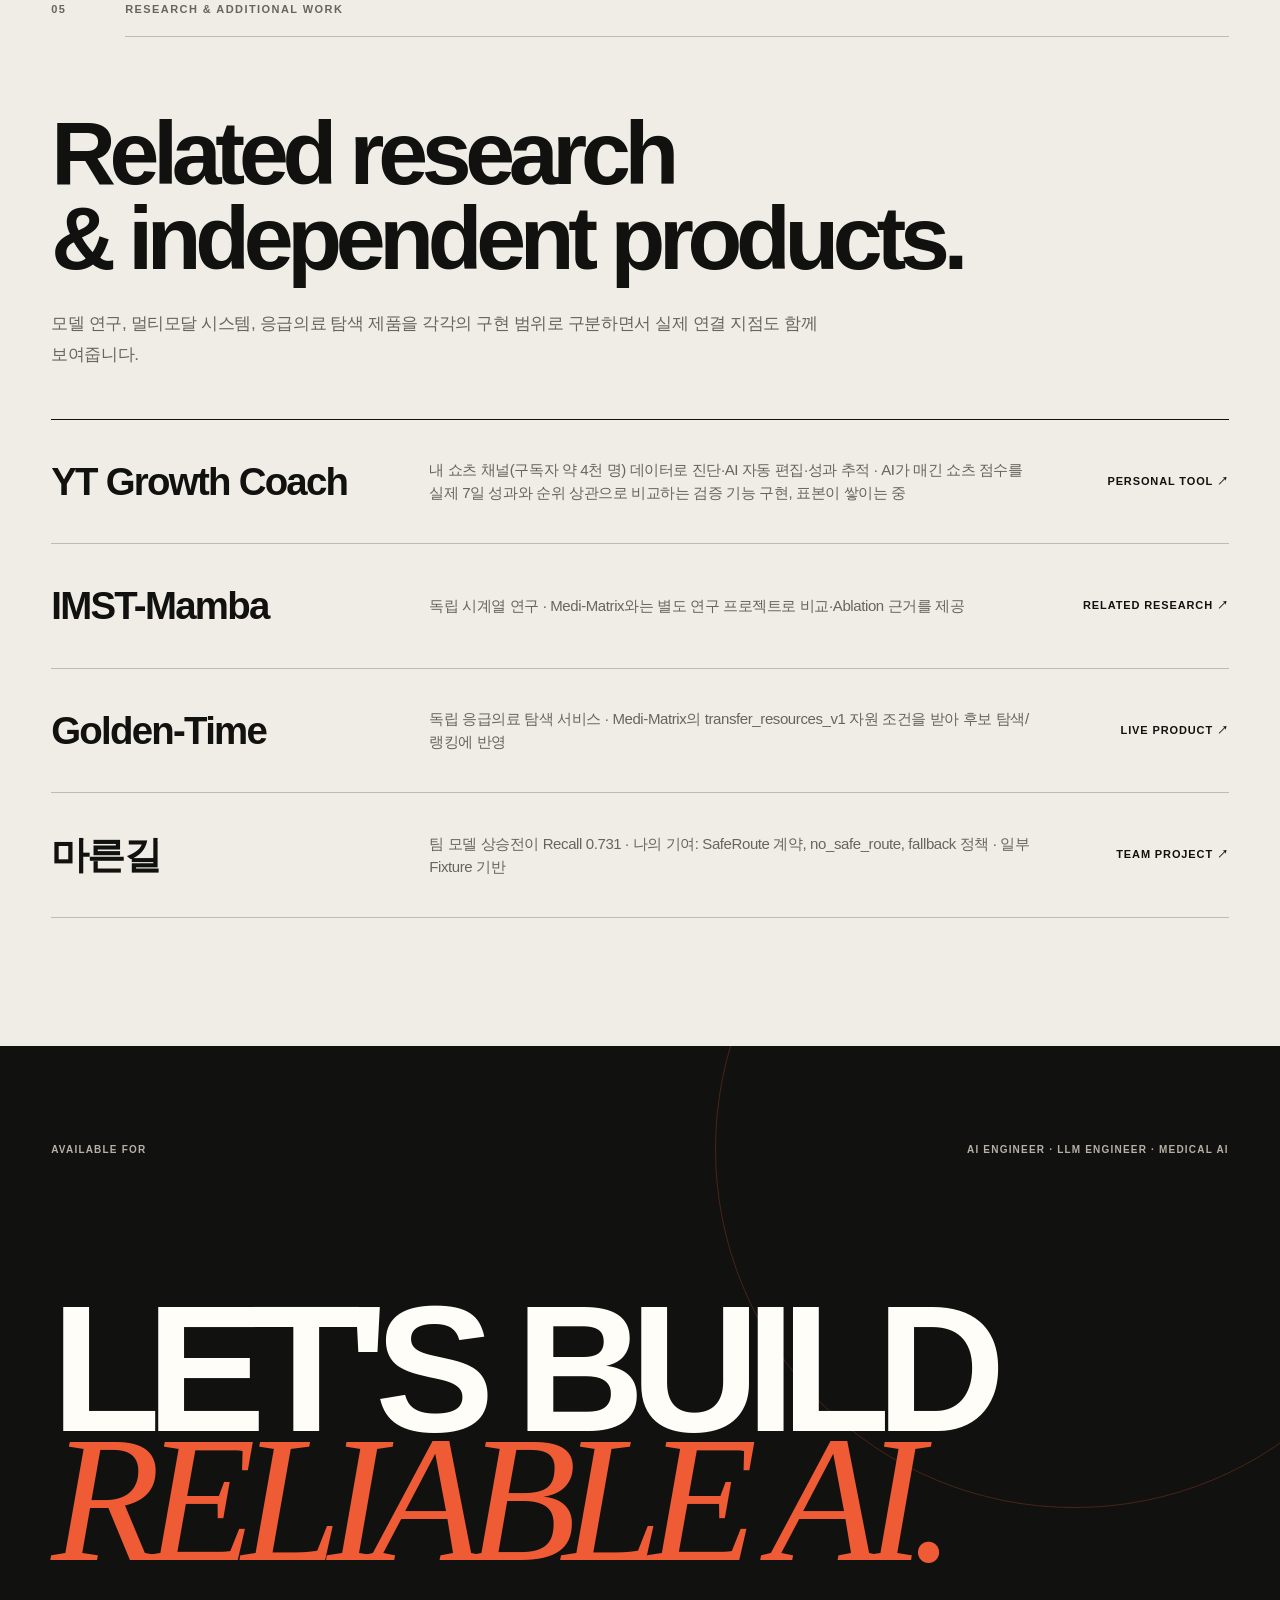
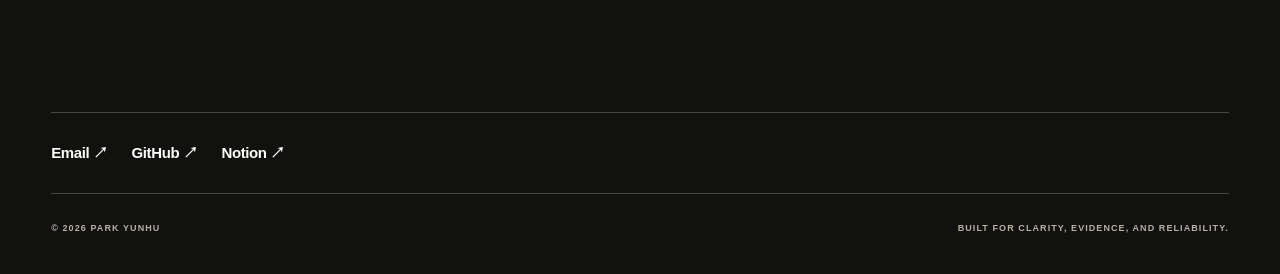
==== commit ba3133d1: "fix: describe YT Growth Coach score validation as in progress, not done Only one uploaded Short is l" ====
--- a/index.html
+++ b/index.html
@@ -157,7 +157,7 @@
       <div class="section-index"><span>05</span><span>RESEARCH &amp; ADDITIONAL WORK</span></div>
       <h2 id="additional-title">Related research<br>&amp; independent products.</h2>
       <p class="additional-intro">모델 연구, 멀티모달 시스템, 응급의료 탐색 제품을 각각의 구현 범위로 구분하면서 실제 연결 지점도 함께 보여줍니다.</p>
-      <div class="additional-list"><a href="https://github.com/YunhuPark/yt-growth-coach" target="_blank" rel="noopener noreferrer"><span>YT Growth Coach</span><small>내 쇼츠 채널(구독자 약 4천 명) 데이터로 진단·AI 자동 편집·성과 추적 · AI가 매긴 쇼츠 점수를 실제 7일 성과와 Spearman 순위 상관으로 검증</small><b>PERSONAL TOOL ↗</b></a><a href="/project-imst-mamba"><span>IMST-Mamba</span><small>독립 시계열 연구 · Medi-Matrix와는 별도 연구 프로젝트로 비교·Ablation 근거를 제공</small><b>RELATED RESEARCH ↗</b></a><a href="https://golden-time.vercel.app" target="_blank" rel="noopener noreferrer"><span>Golden-Time</span><small>독립 응급의료 탐색 서비스 · Medi-Matrix의 transfer_resources_v1 자원 조건을 받아 후보 탐색/랭킹에 반영</small><b>LIVE PRODUCT ↗</b></a><a href="https://github.com/YunhuPark/EST_Mareungil_21" target="_blank" rel="noopener noreferrer"><span>마른길</span><small>팀 모델 상승전이 Recall 0.731 · 나의 기여: SafeRoute 계약, no_safe_route, fallback 정책 · 일부 Fixture 기반</small><b>TEAM PROJECT ↗</b></a></div>
+      <div class="additional-list"><a href="https://github.com/YunhuPark/yt-growth-coach" target="_blank" rel="noopener noreferrer"><span>YT Growth Coach</span><small>내 쇼츠 채널(구독자 약 4천 명) 데이터로 진단·AI 자동 편집·성과 추적 · AI가 매긴 쇼츠 점수를 실제 7일 성과와 순위 상관으로 비교하는 검증 기능 구현, 표본이 쌓이는 중</small><b>PERSONAL TOOL ↗</b></a><a href="/project-imst-mamba"><span>IMST-Mamba</span><small>독립 시계열 연구 · Medi-Matrix와는 별도 연구 프로젝트로 비교·Ablation 근거를 제공</small><b>RELATED RESEARCH ↗</b></a><a href="https://golden-time.vercel.app" target="_blank" rel="noopener noreferrer"><span>Golden-Time</span><small>독립 응급의료 탐색 서비스 · Medi-Matrix의 transfer_resources_v1 자원 조건을 받아 후보 탐색/랭킹에 반영</small><b>LIVE PRODUCT ↗</b></a><a href="https://github.com/YunhuPark/EST_Mareungil_21" target="_blank" rel="noopener noreferrer"><span>마른길</span><small>팀 모델 상승전이 Recall 0.731 · 나의 기여: SafeRoute 계약, no_safe_route, fallback 정책 · 일부 Fixture 기반</small><b>TEAM PROJECT ↗</b></a></div>
     </section>
 
     <section class="contact-section dark-section" aria-labelledby="contact-title">
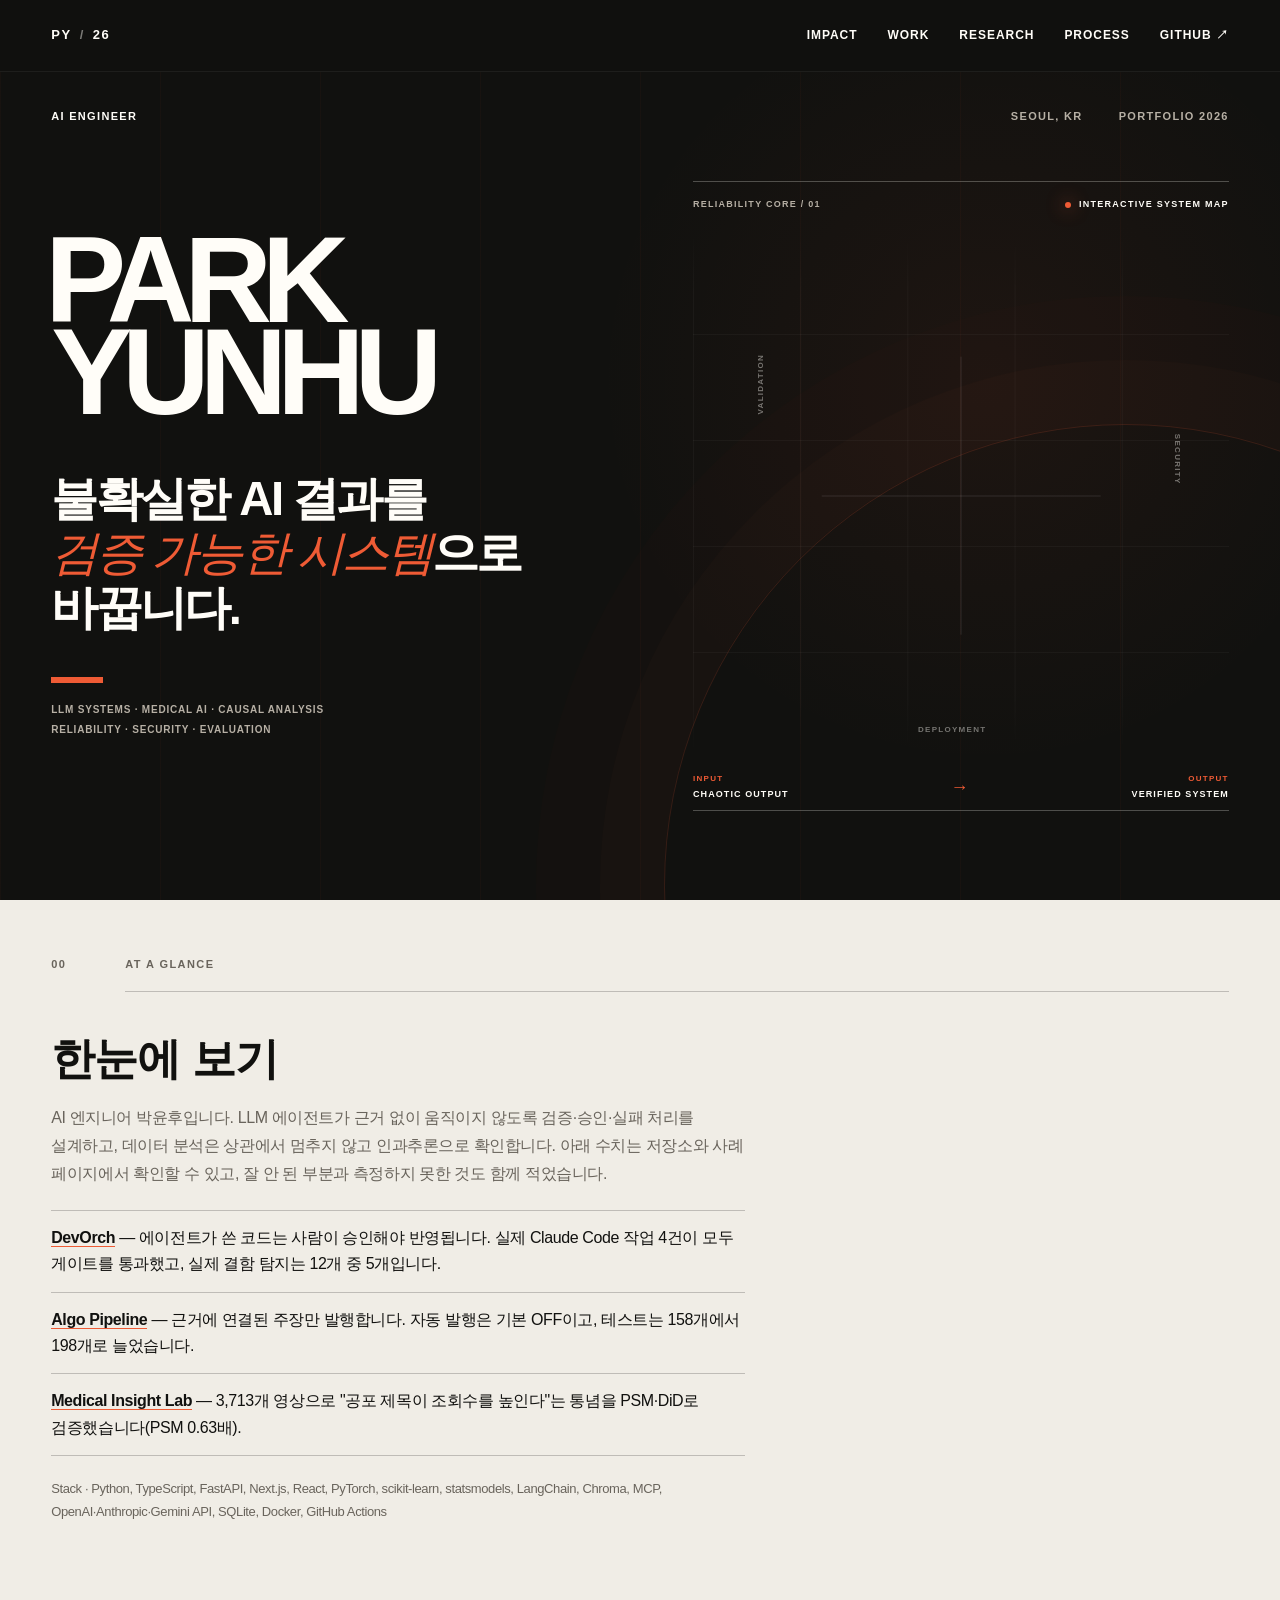
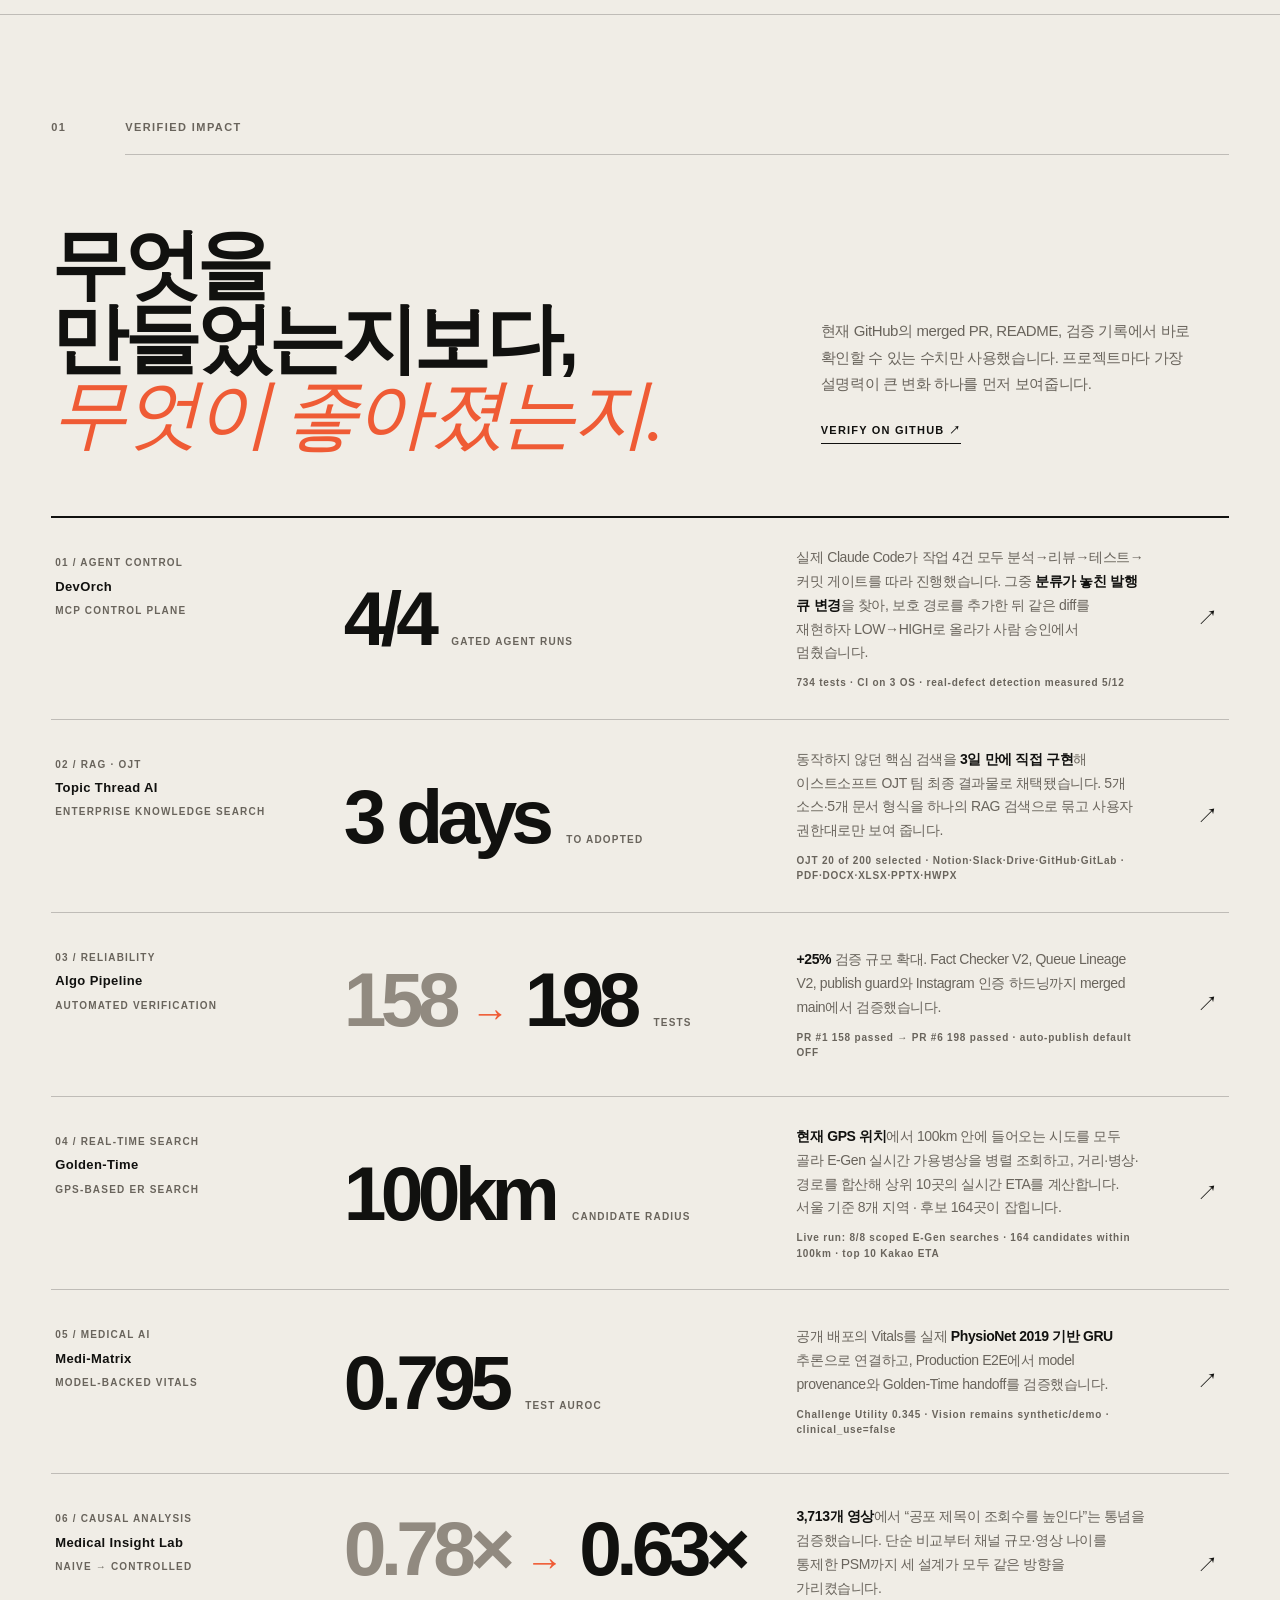
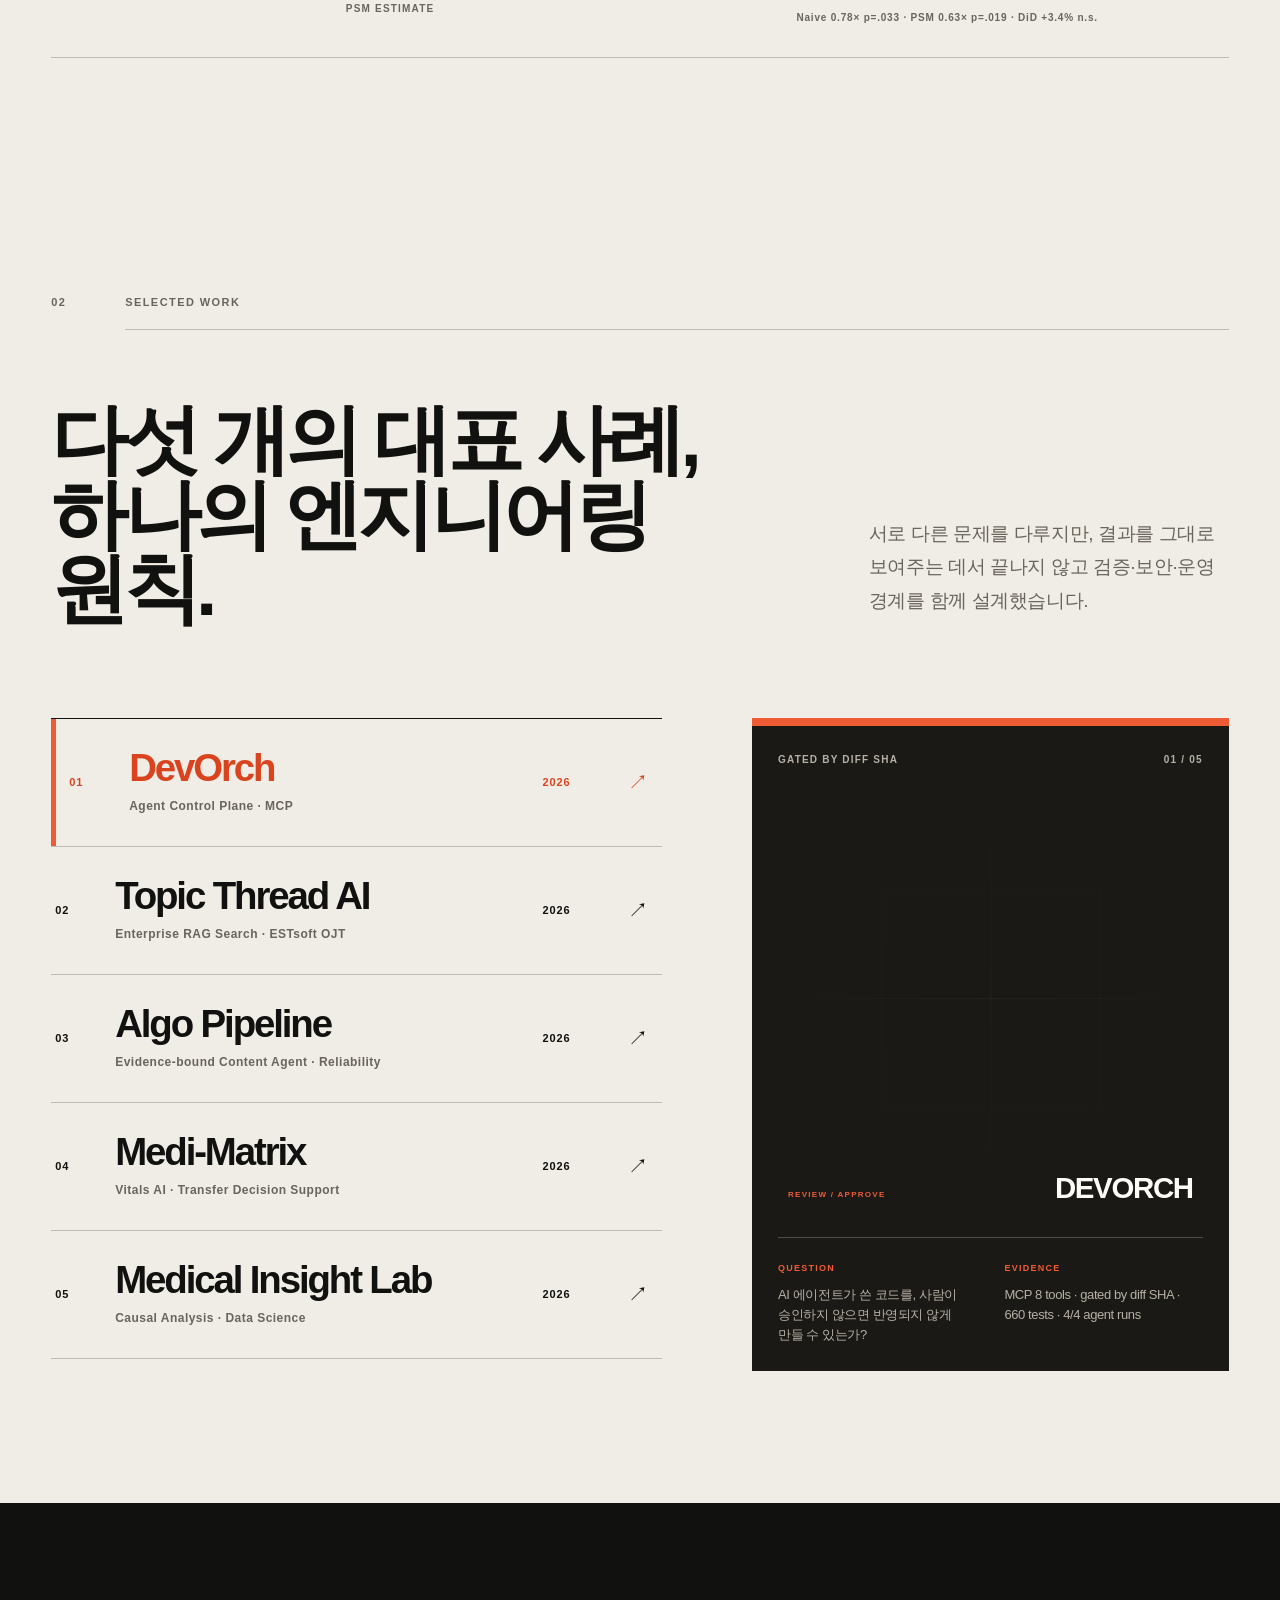
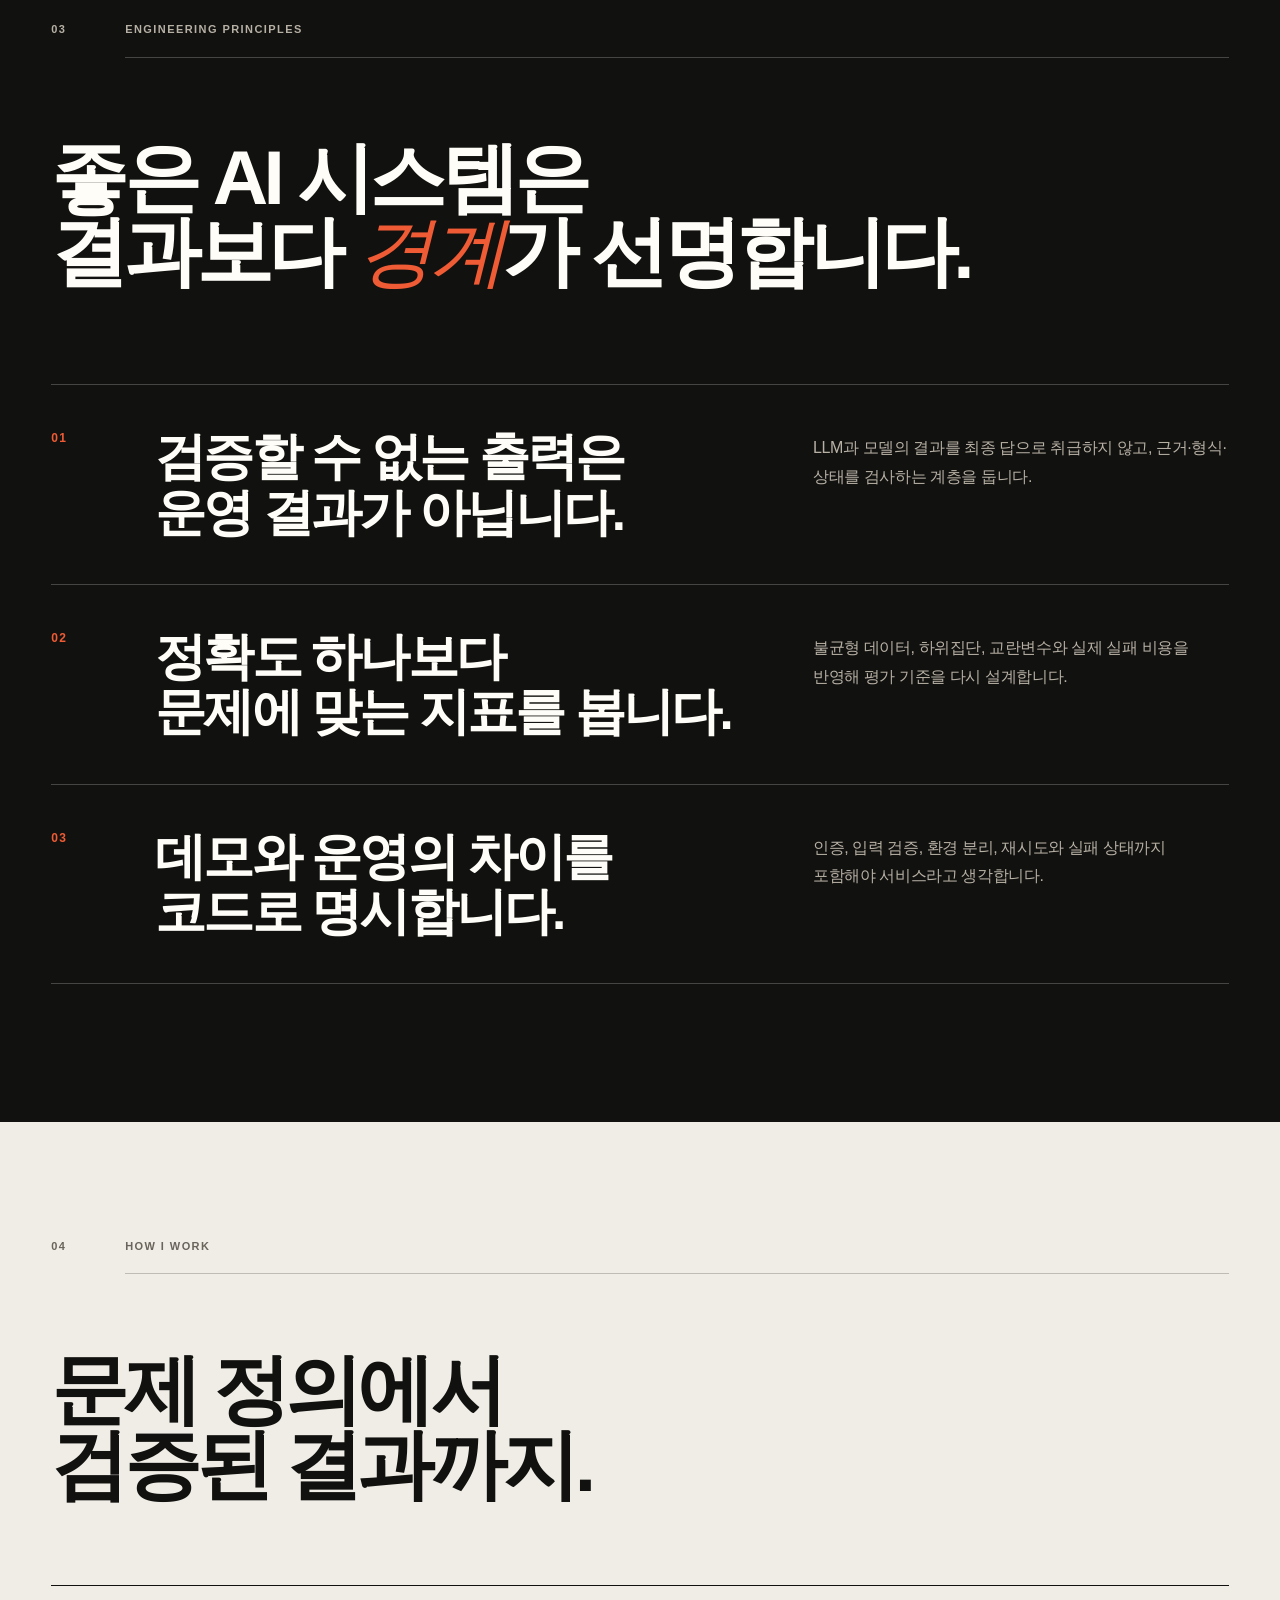
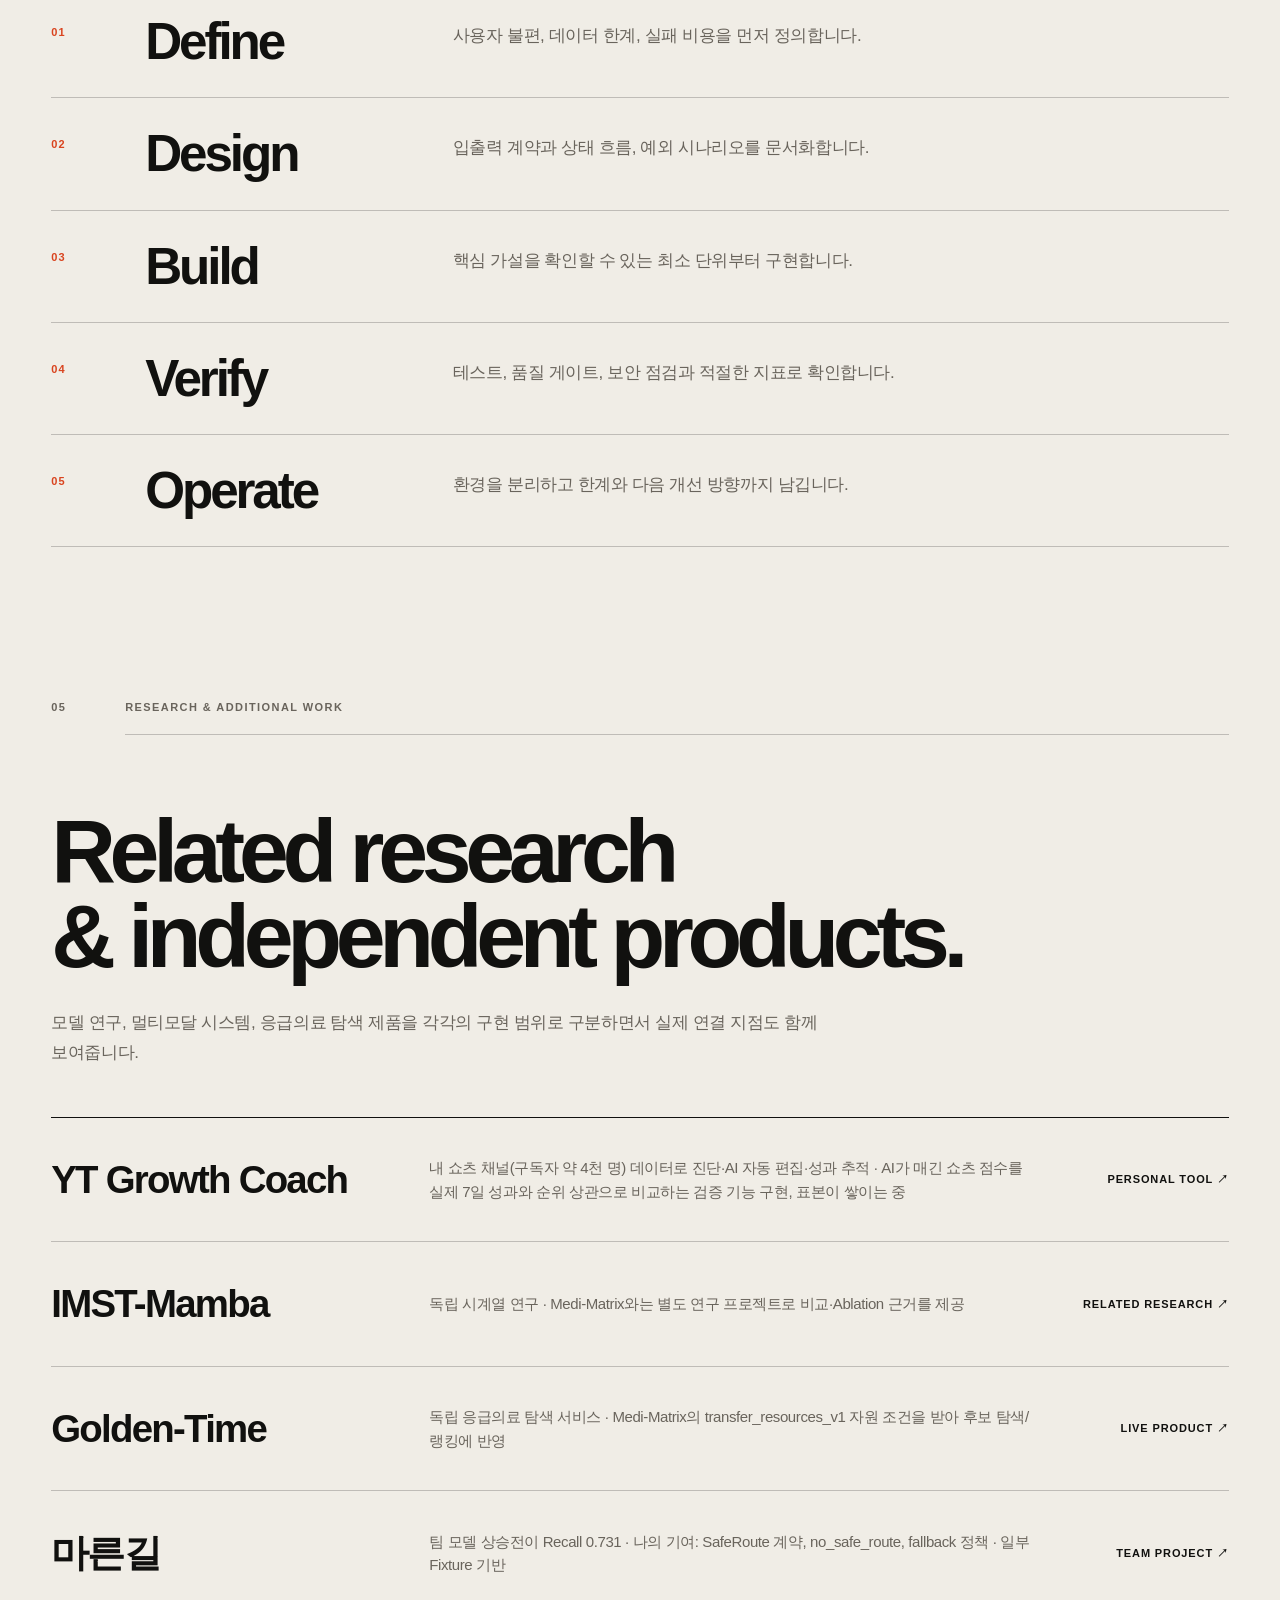
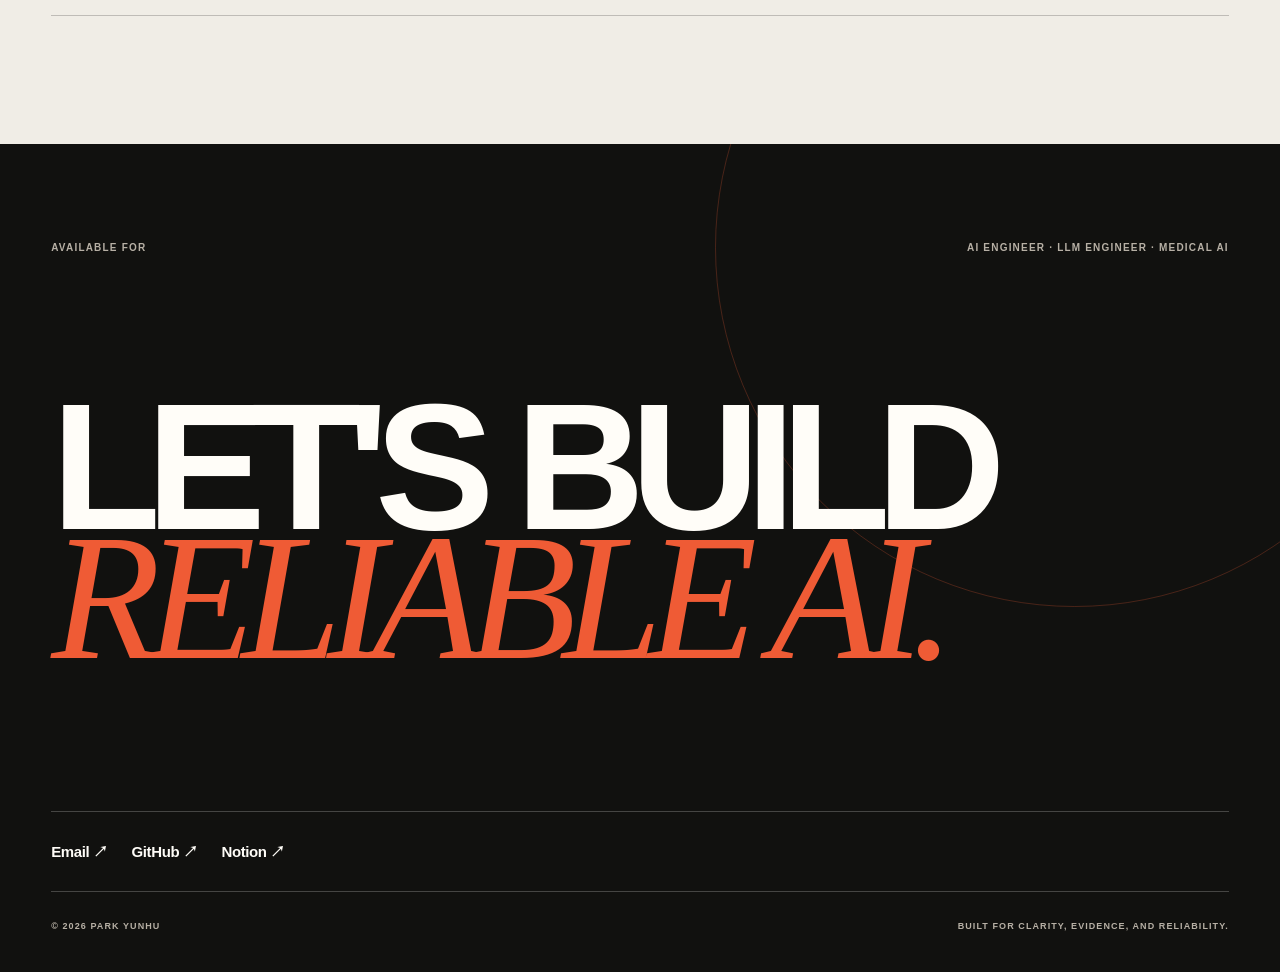
==== commit eefe199f: "Update stale evidence numbers, add at-a-glance summary and YT Growth Coach case page - DevOrch: 660 " ====
--- a/index.html
+++ b/index.html
@@ -22,7 +22,7 @@
   <title>박윤후 | AI Engineer Portfolio</title>
   <link rel="icon" href="assets/favicon.svg" type="image/svg+xml">
   <link rel="stylesheet" href="assets/styles.css?v=12">
-  <link rel="stylesheet" href="assets/refinements.css?v=15">
+  <link rel="stylesheet" href="assets/refinements.css?v=16">
   <link rel="stylesheet" href="assets/impact.css?v=1">
   <script defer src="assets/spline-config.js?v=9"></script>
   <script defer src="assets/reliability-core.js?v=9"></script>
@@ -67,6 +67,20 @@
       </div>
     </section>
 
+    <section id="glance" class="glance-section paper-section" aria-labelledby="glance-title">
+      <div class="section-index"><span>00</span><span>AT A GLANCE</span></div>
+      <div class="glance-body">
+        <h2 id="glance-title">한눈에 보기</h2>
+        <p>AI 엔지니어 박윤후입니다. LLM 에이전트가 근거 없이 움직이지 않도록 검증·승인·실패 처리를 설계하고, 데이터 분석은 상관에서 멈추지 않고 인과추론으로 확인합니다. 아래 수치는 저장소와 사례 페이지에서 확인할 수 있고, 잘 안 된 부분과 측정하지 못한 것도 함께 적었습니다.</p>
+        <ul>
+          <li><a href="/project-devorch">DevOrch</a> — 에이전트가 쓴 코드는 사람이 승인해야 반영됩니다. 실제 Claude Code 작업 4건이 모두 게이트를 통과했고, 실제 결함 탐지는 12개 중 5개입니다.</li>
+          <li><a href="/project-algo">Algo Pipeline</a> — 근거에 연결된 주장만 발행합니다. 자동 발행은 기본 OFF이고, 테스트는 158개에서 198개로 늘었습니다.</li>
+          <li><a href="/project-medical-insight">Medical Insight Lab</a> — 3,713개 영상으로 "공포 제목이 조회수를 높인다"는 통념을 PSM·DiD로 검증했습니다(PSM 0.63배).</li>
+        </ul>
+        <p class="glance-stack">Stack · Python, TypeScript, FastAPI, Next.js, React, PyTorch, scikit-learn, statsmodels, LangChain, Chroma, MCP, OpenAI·Anthropic·Gemini API, SQLite, Docker, GitHub Actions</p>
+      </div>
+    </section>
+
     <section id="impact" class="impact-section paper-section" aria-labelledby="impact-title">
       <div class="section-index"><span>01</span><span>VERIFIED IMPACT</span></div>
       <div class="impact-intro">
@@ -81,7 +95,7 @@
         <a class="impact-row" href="/project-devorch">
           <div class="impact-label"><span>01 / AGENT CONTROL</span><b>DevOrch</b><small>MCP control plane</small></div>
           <div class="impact-number"><strong>4/4</strong><small>gated agent runs</small></div>
-          <div class="impact-detail"><p>실제 Claude Code가 작업 4건 모두 분석→리뷰→테스트→커밋 게이트를 따라 진행했습니다. 그중 <strong>분류가 놓친 발행 큐 변경</strong>을 찾아, 보호 경로를 추가한 뒤 같은 diff를 재현하자 LOW→HIGH로 올라가 사람 승인에서 멈췄습니다.</p><span class="impact-note">660 tests · 10 CI jobs (3 OS) · real-defect detection measured 5/12</span></div>
+          <div class="impact-detail"><p>실제 Claude Code가 작업 4건 모두 분석→리뷰→테스트→커밋 게이트를 따라 진행했습니다. 그중 <strong>분류가 놓친 발행 큐 변경</strong>을 찾아, 보호 경로를 추가한 뒤 같은 diff를 재현하자 LOW→HIGH로 올라가 사람 승인에서 멈췄습니다.</p><span class="impact-note">734 tests · CI on 3 OS · real-defect detection measured 5/12</span></div>
           <span class="impact-arrow" aria-hidden="true">↗</span>
         </a>
 
@@ -127,7 +141,7 @@
       <div class="work-heading"><h2 id="work-title">다섯 개의 대표 사례,<br>하나의 엔지니어링 원칙.</h2><p>서로 다른 문제를 다루지만, 결과를 그대로 보여주는 데서 끝나지 않고 검증·보안·운영 경계를 함께 설계했습니다.</p></div>
       <div class="work-layout">
         <div class="project-index" role="list" aria-label="대표 프로젝트">
-          <a class="project-row is-active" role="listitem" href="/project-devorch" data-project="devorch"><span class="project-no">01</span><span class="project-copy"><strong>DevOrch</strong><small>Agent Control Plane · MCP</small><span class="project-evidence">MCP 8 tools · gated by diff SHA · 660 tests · 4/4 agent runs</span></span><span class="project-year">2026</span><span class="project-arrow" aria-hidden="true">↗</span></a>
+          <a class="project-row is-active" role="listitem" href="/project-devorch" data-project="devorch"><span class="project-no">01</span><span class="project-copy"><strong>DevOrch</strong><small>Agent Control Plane · MCP</small><span class="project-evidence">MCP 8 tools · gated by diff SHA · 734 tests · 4/4 agent runs</span></span><span class="project-year">2026</span><span class="project-arrow" aria-hidden="true">↗</span></a>
           <a class="project-row" role="listitem" href="/project-topic-thread" data-project="topic"><span class="project-no">02</span><span class="project-copy"><strong>Topic Thread AI</strong><small>Enterprise RAG Search · ESTsoft OJT</small><span class="project-evidence">5 sources · 5 doc formats · permission-filtered · adopted in 3 days</span></span><span class="project-year">2026</span><span class="project-arrow" aria-hidden="true">↗</span></a>
           <a class="project-row" role="listitem" href="/project-algo" data-project="algo"><span class="project-no">03</span><span class="project-copy"><strong>Algo Pipeline</strong><small>Evidence-bound Content Agent · Reliability</small><span class="project-evidence">198 tests · Fact Checker V2 · Queue Lineage V2 · auto-publish OFF</span></span><span class="project-year">2026</span><span class="project-arrow" aria-hidden="true">↗</span></a>
           <a class="project-row" role="listitem" href="/project-medi-matrix" data-project="medi"><span class="project-no">04</span><span class="project-copy"><strong>Medi-Matrix</strong><small>Vitals AI · Transfer Decision Support</small><span class="project-evidence">GRU AUROC .795 · Utility .345 · Production E2E · Vision demo</span></span><span class="project-year">2026</span><span class="project-arrow" aria-hidden="true">↗</span></a>
@@ -136,7 +150,7 @@
         <aside class="project-preview project-preview-3d" aria-live="polite">
           <div class="preview-topline"><span data-preview-status>GATED BY DIFF SHA</span><span data-preview-number>01 / 05</span></div>
           <div class="work-scene-wrap"><canvas id="work-core" class="scene-canvas work-scene-canvas" aria-label="선택한 프로젝트를 추상화한 3D 시각화"></canvas><div class="work-scene-fallback" aria-hidden="true"><span></span><span></span><span></span><span></span></div><div class="work-scene-title"><small data-scene-label>REVIEW / APPROVE</small><strong data-scene-title>DEVORCH</strong></div></div>
-          <div class="preview-footer"><div><small>QUESTION</small><p data-preview-question>AI 에이전트가 쓴 코드를, 사람이 승인하지 않으면 반영되지 않게 만들 수 있는가?</p></div><div><small>EVIDENCE</small><p data-preview-evidence>MCP 8 tools · gated by diff SHA · 660 tests · 4/4 agent runs</p></div></div>
+          <div class="preview-footer"><div><small>QUESTION</small><p data-preview-question>AI 에이전트가 쓴 코드를, 사람이 승인하지 않으면 반영되지 않게 만들 수 있는가?</p></div><div><small>EVIDENCE</small><p data-preview-evidence>MCP 8 tools · gated by diff SHA · 734 tests · 4/4 agent runs</p></div></div>
         </aside>
       </div>
     </section>
@@ -157,7 +171,7 @@
       <div class="section-index"><span>05</span><span>RESEARCH &amp; ADDITIONAL WORK</span></div>
       <h2 id="additional-title">Related research<br>&amp; independent products.</h2>
       <p class="additional-intro">모델 연구, 멀티모달 시스템, 응급의료 탐색 제품을 각각의 구현 범위로 구분하면서 실제 연결 지점도 함께 보여줍니다.</p>
-      <div class="additional-list"><a href="https://github.com/YunhuPark/yt-growth-coach" target="_blank" rel="noopener noreferrer"><span>YT Growth Coach</span><small>내 쇼츠 채널(구독자 약 4천 명) 데이터로 진단·AI 자동 편집·성과 추적 · AI가 매긴 쇼츠 점수를 실제 7일 성과와 순위 상관으로 비교하는 검증 기능 구현, 표본이 쌓이는 중</small><b>PERSONAL TOOL ↗</b></a><a href="/project-imst-mamba"><span>IMST-Mamba</span><small>독립 시계열 연구 · Medi-Matrix와는 별도 연구 프로젝트로 비교·Ablation 근거를 제공</small><b>RELATED RESEARCH ↗</b></a><a href="https://golden-time.vercel.app" target="_blank" rel="noopener noreferrer"><span>Golden-Time</span><small>독립 응급의료 탐색 서비스 · Medi-Matrix의 transfer_resources_v1 자원 조건을 받아 후보 탐색/랭킹에 반영</small><b>LIVE PRODUCT ↗</b></a><a href="https://github.com/YunhuPark/EST_Mareungil_21" target="_blank" rel="noopener noreferrer"><span>마른길</span><small>팀 모델 상승전이 Recall 0.731 · 나의 기여: SafeRoute 계약, no_safe_route, fallback 정책 · 일부 Fixture 기반</small><b>TEAM PROJECT ↗</b></a></div>
+      <div class="additional-list"><a href="/project-yt-growth-coach"><span>YT Growth Coach</span><small>내 쇼츠 채널(구독자 약 4천 명) 데이터로 진단·AI 자동 편집·성과 추적 · AI가 매긴 쇼츠 점수를 실제 7일 성과와 순위 상관으로 비교하는 검증 기능 구현, 표본이 쌓이는 중</small><b>PERSONAL TOOL ↗</b></a><a href="/project-imst-mamba"><span>IMST-Mamba</span><small>독립 시계열 연구 · Medi-Matrix와는 별도 연구 프로젝트로 비교·Ablation 근거를 제공</small><b>RELATED RESEARCH ↗</b></a><a href="https://golden-time.vercel.app" target="_blank" rel="noopener noreferrer"><span>Golden-Time</span><small>독립 응급의료 탐색 서비스 · Medi-Matrix의 transfer_resources_v1 자원 조건을 받아 후보 탐색/랭킹에 반영</small><b>LIVE PRODUCT ↗</b></a><a href="https://github.com/YunhuPark/EST_Mareungil_21" target="_blank" rel="noopener noreferrer"><span>마른길</span><small>팀 모델 상승전이 Recall 0.731 · 나의 기여: SafeRoute 계약, no_safe_route, fallback 정책 · 일부 Fixture 기반</small><b>TEAM PROJECT ↗</b></a></div>
     </section>
 
     <section class="contact-section dark-section" aria-labelledby="contact-title">
--- a/assets/refinements.css
+++ b/assets/refinements.css
@@ -385,3 +385,19 @@
   line-height:1.6;
 }
 .case-section p.link-note em { font-style:normal; color:var(--accent-deep); }
+
+/* At-a-glance summary: plain-text overview placed before the evidence section. */
+.glance-body { max-width: 78ch; }
+.glance-body h2 {
+  margin: 0 0 20px;
+  font-size: clamp(28px, 3.4vw, 44px);
+  line-height: 1.1;
+  letter-spacing: -.02em;
+}
+.glance-body p { margin: 0 0 18px; color: var(--muted-paper); line-height: 1.75; }
+.glance-body ul { margin: 22px 0; padding: 0; list-style: none; border-top: 1px solid var(--line-paper); }
+.glance-body li { padding: 14px 0; border-bottom: 1px solid var(--line-paper); line-height: 1.65; }
+.glance-body li a { color: var(--ink); font-weight: 700; text-decoration: none; border-bottom: 1px solid var(--accent); }
+.glance-body .glance-stack { font-size: 13px; }
+.glance-section { padding: 56px var(--pad) 72px; }
+.glance-section .glance-body { margin-top: 44px; }
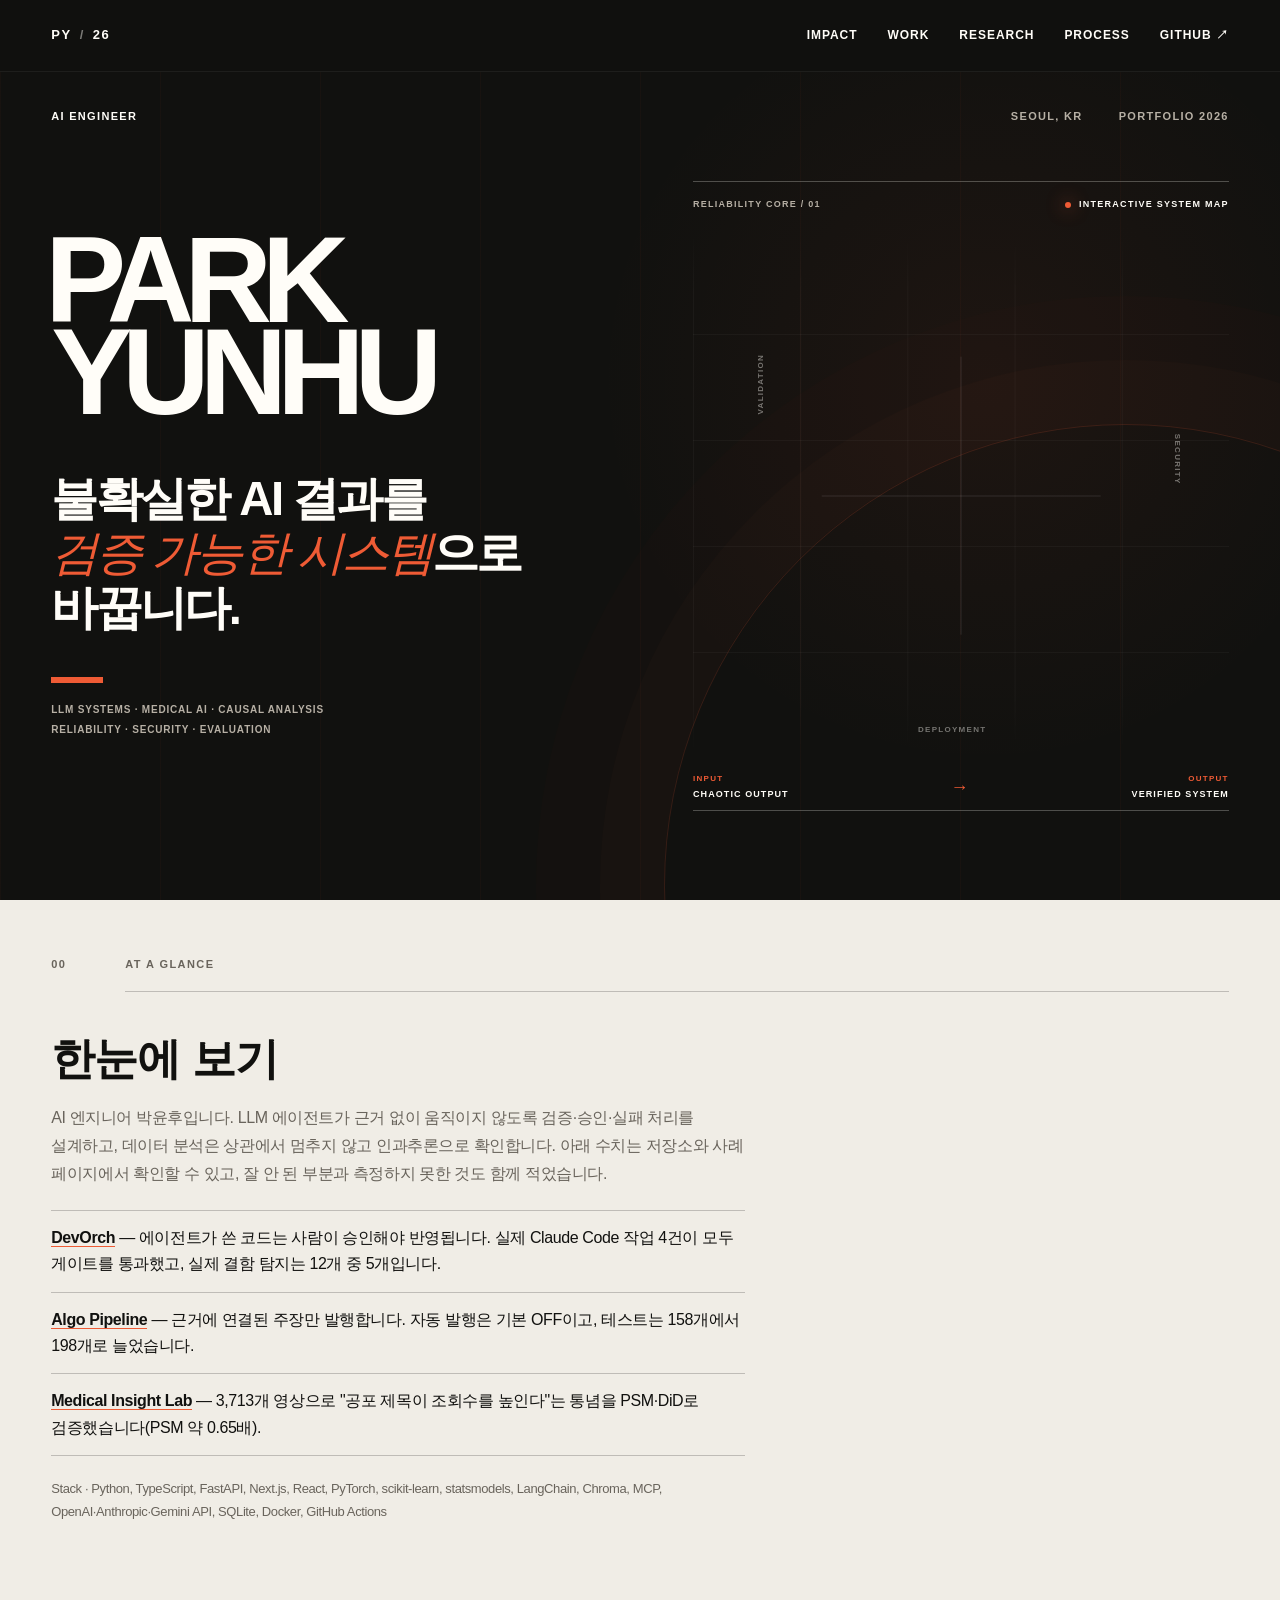
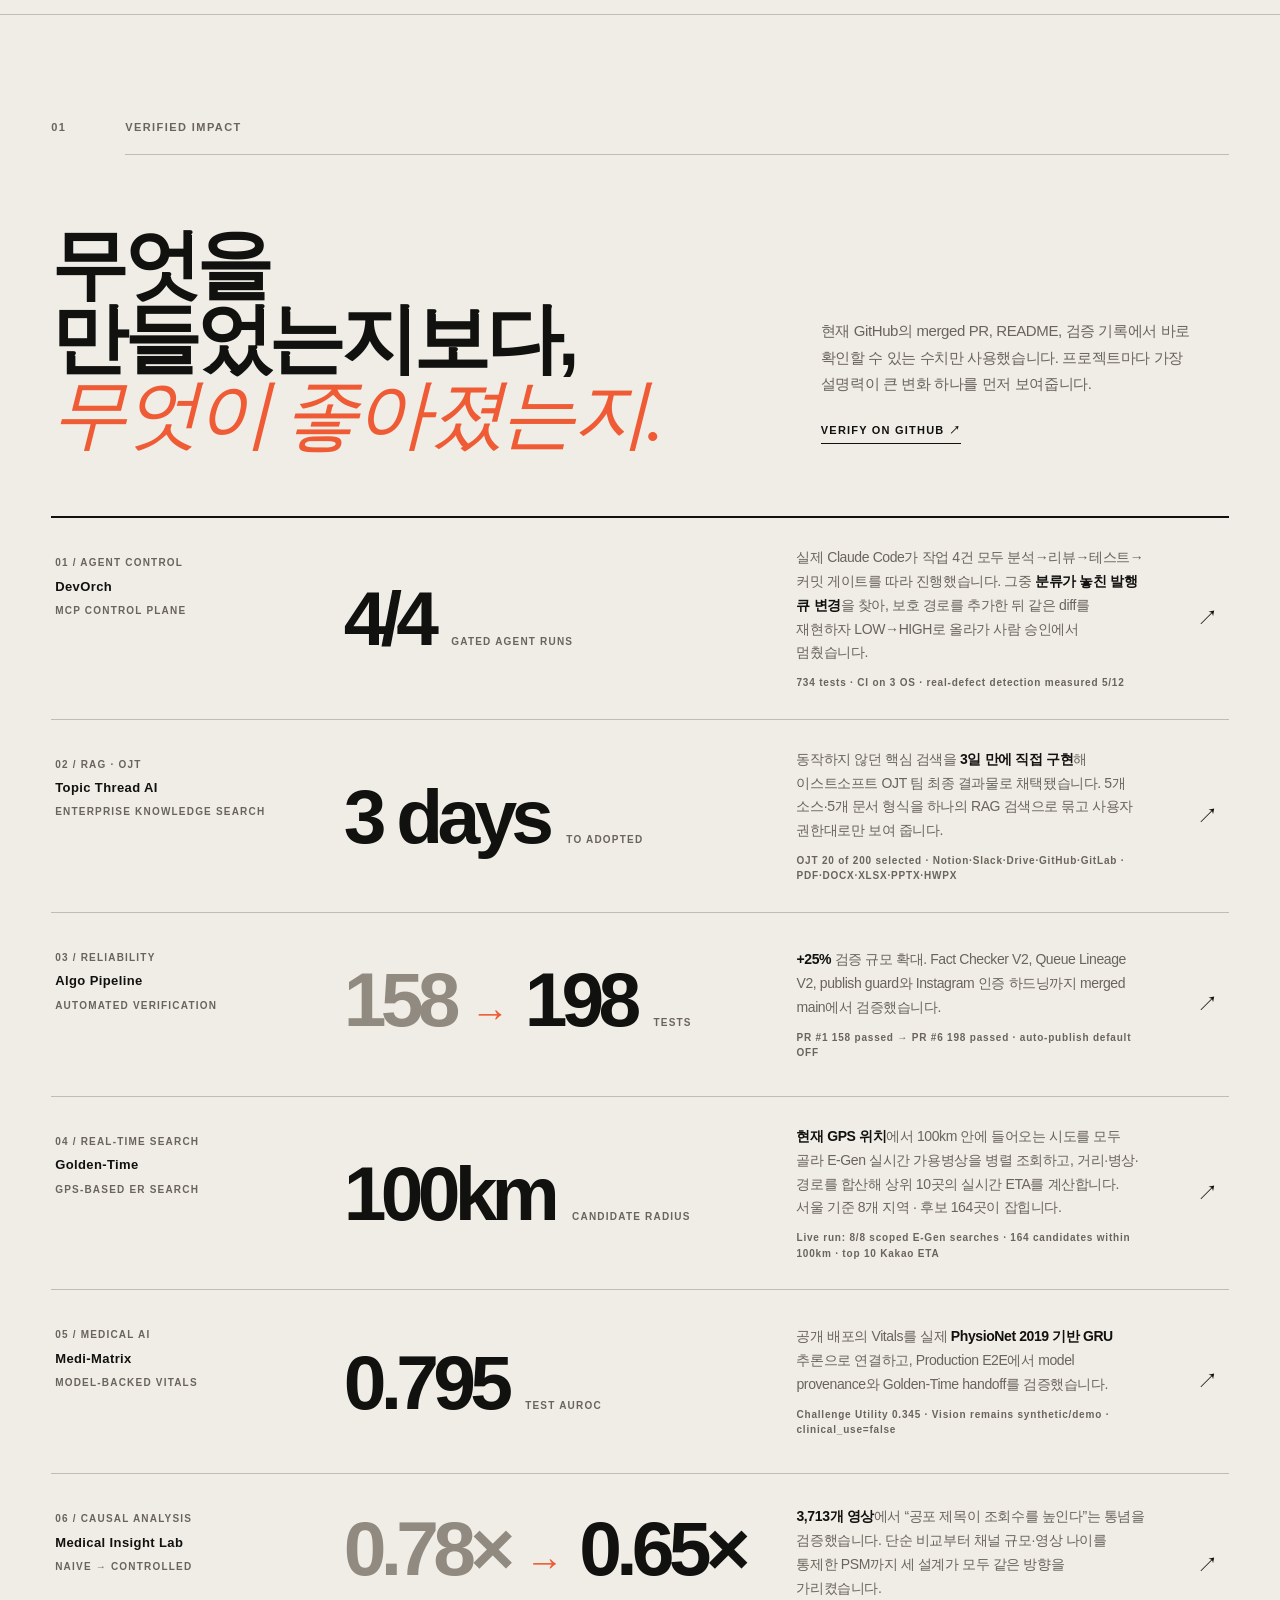
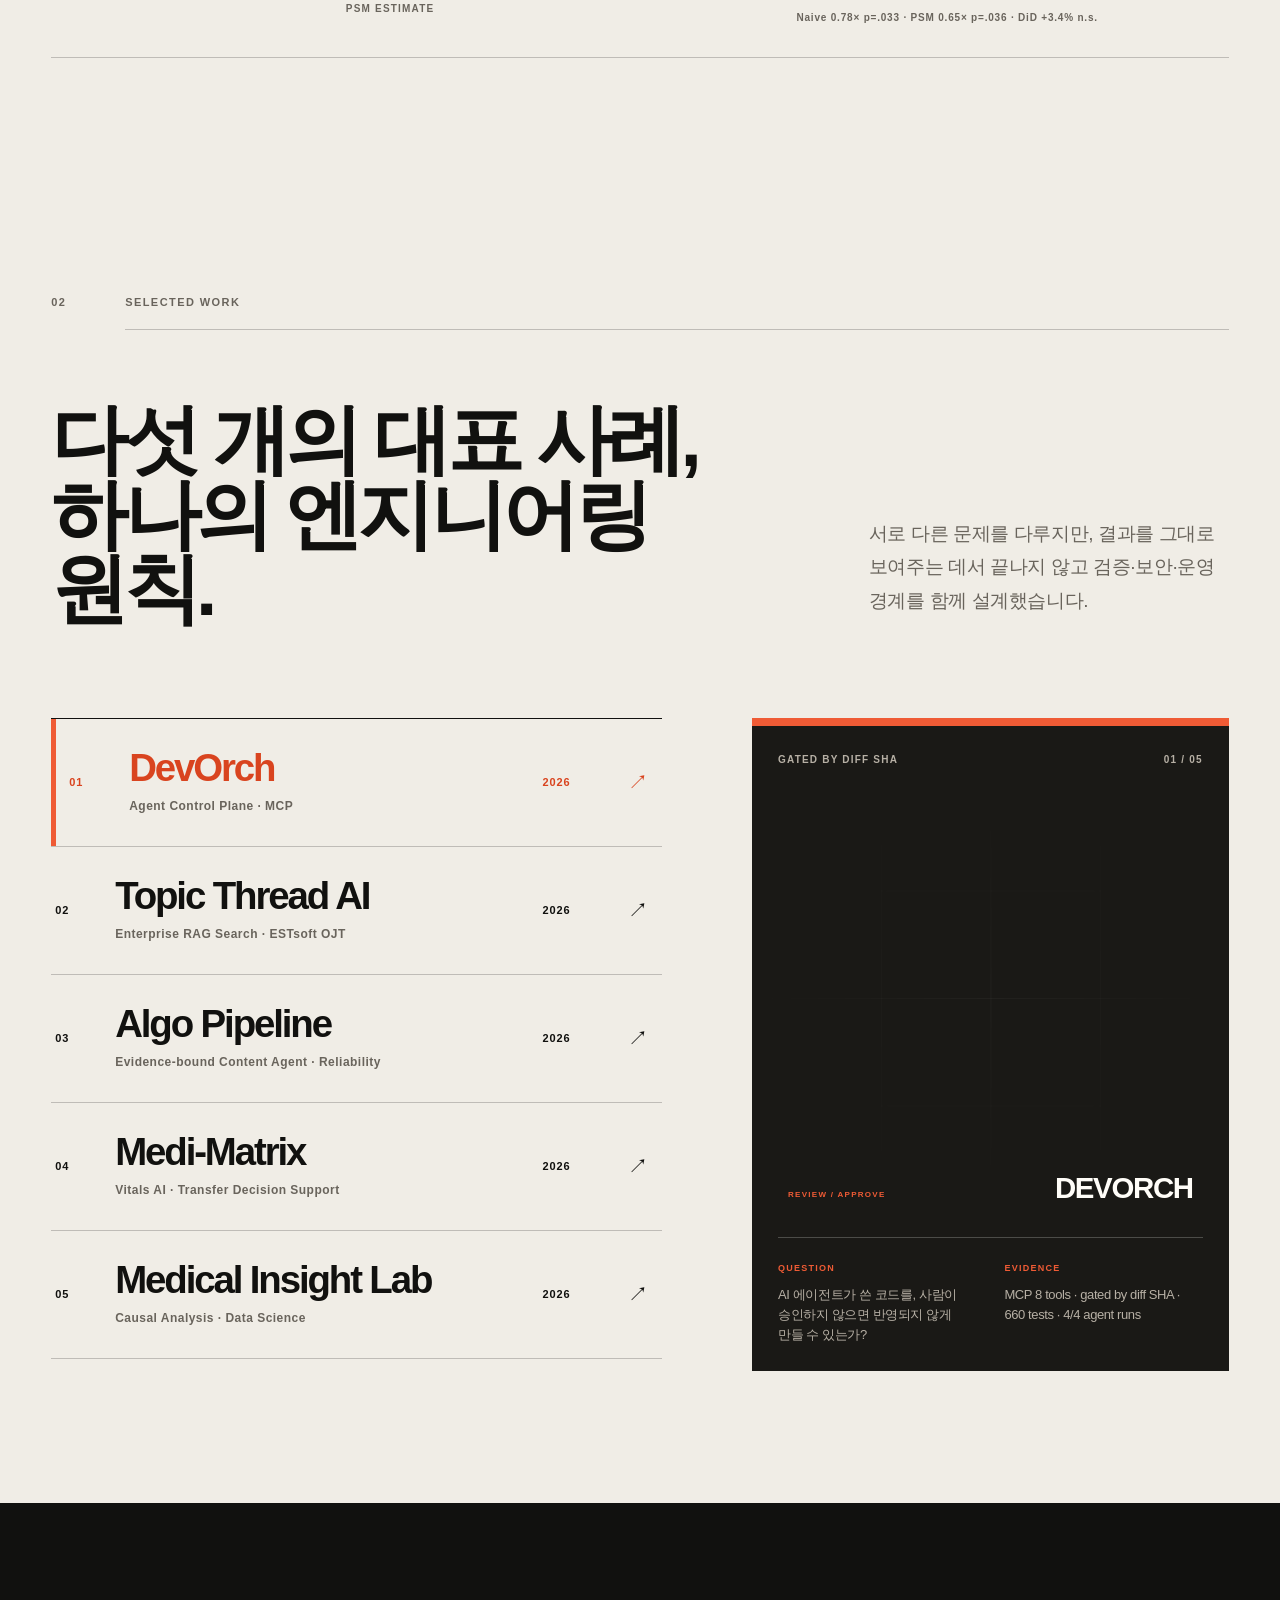
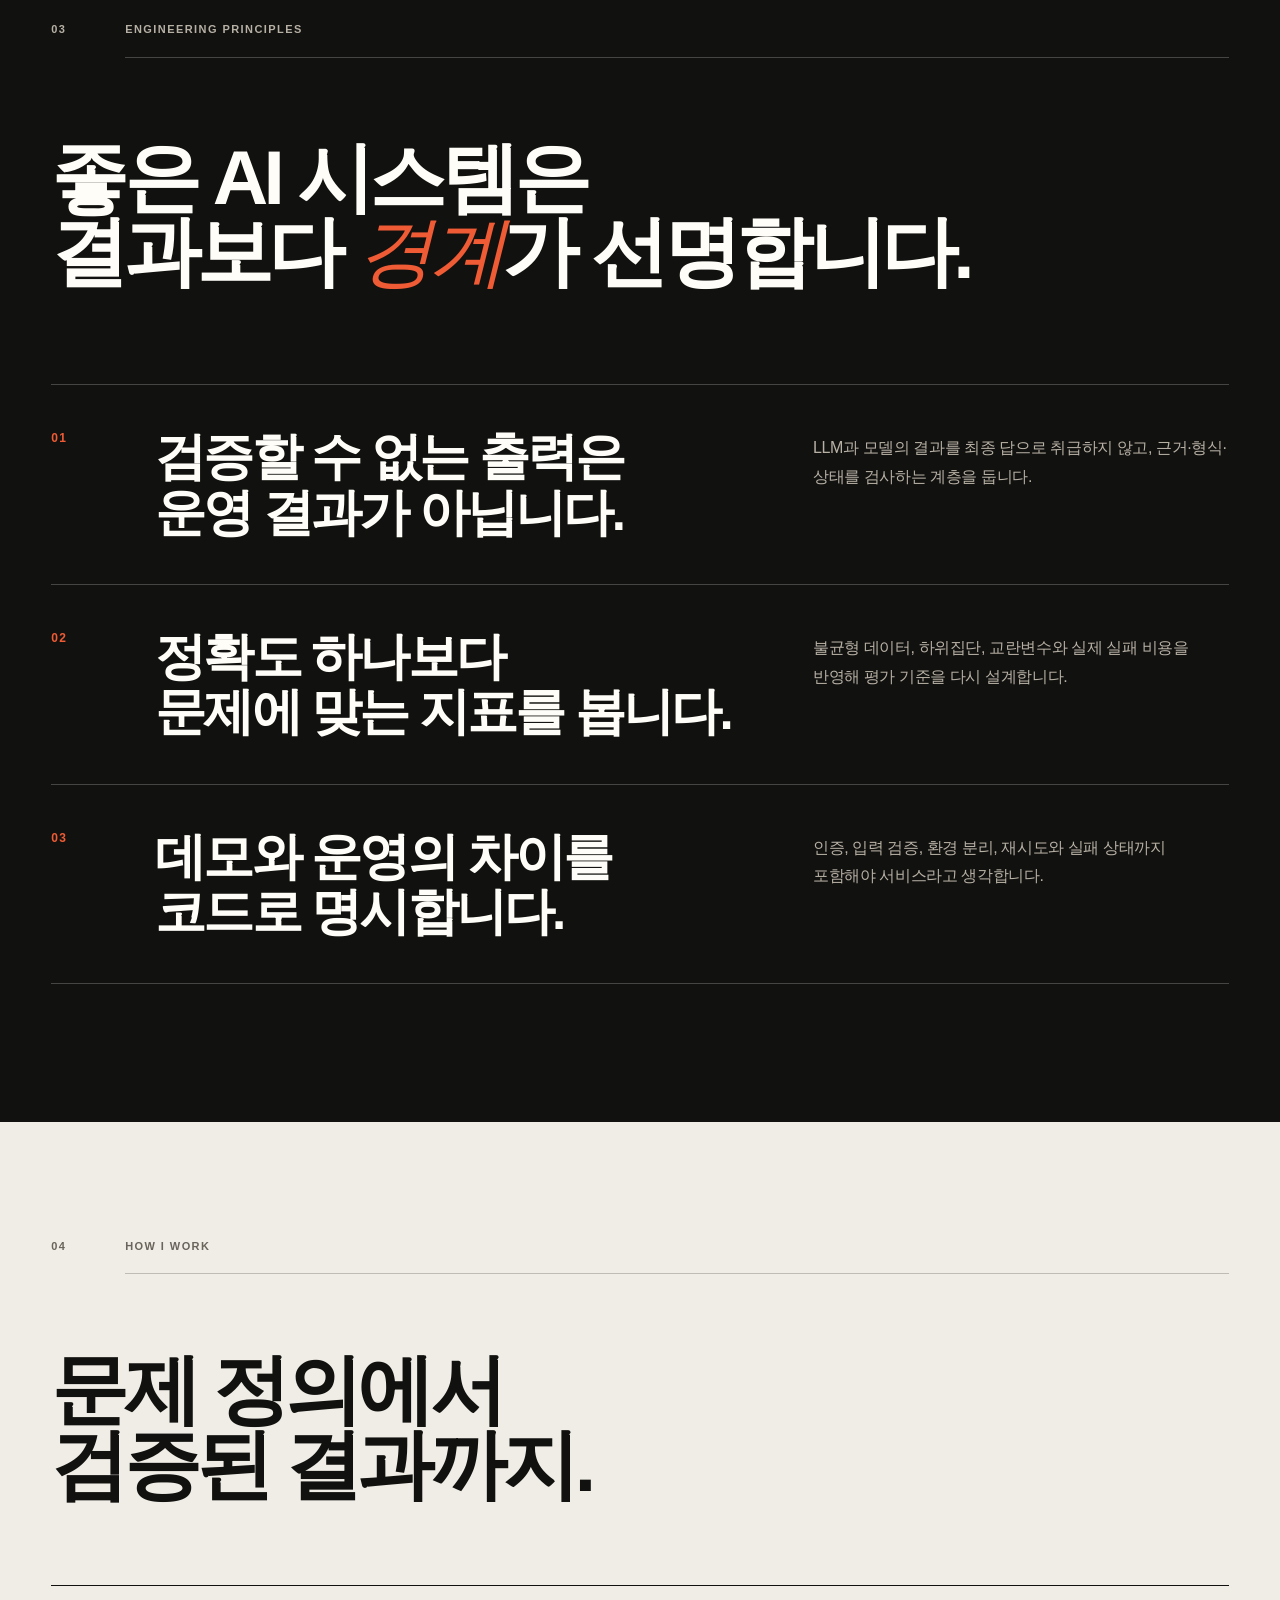
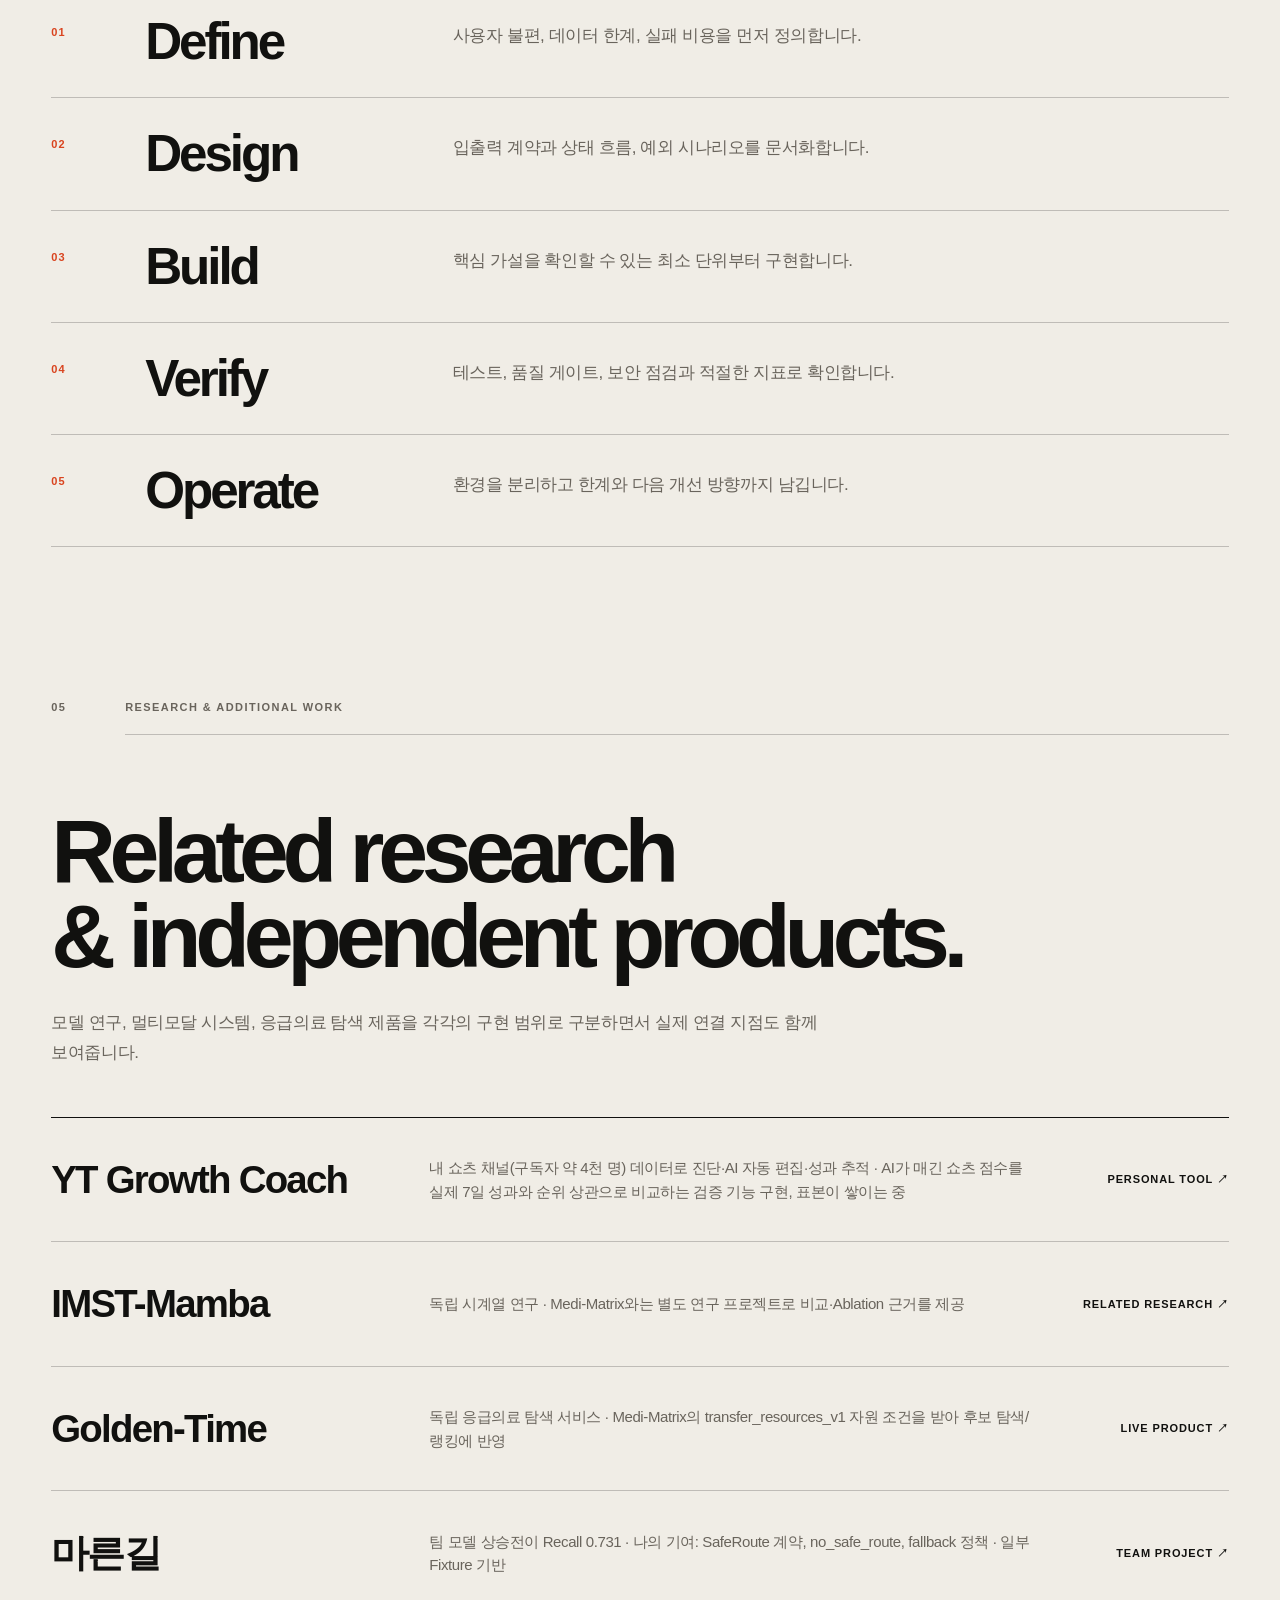
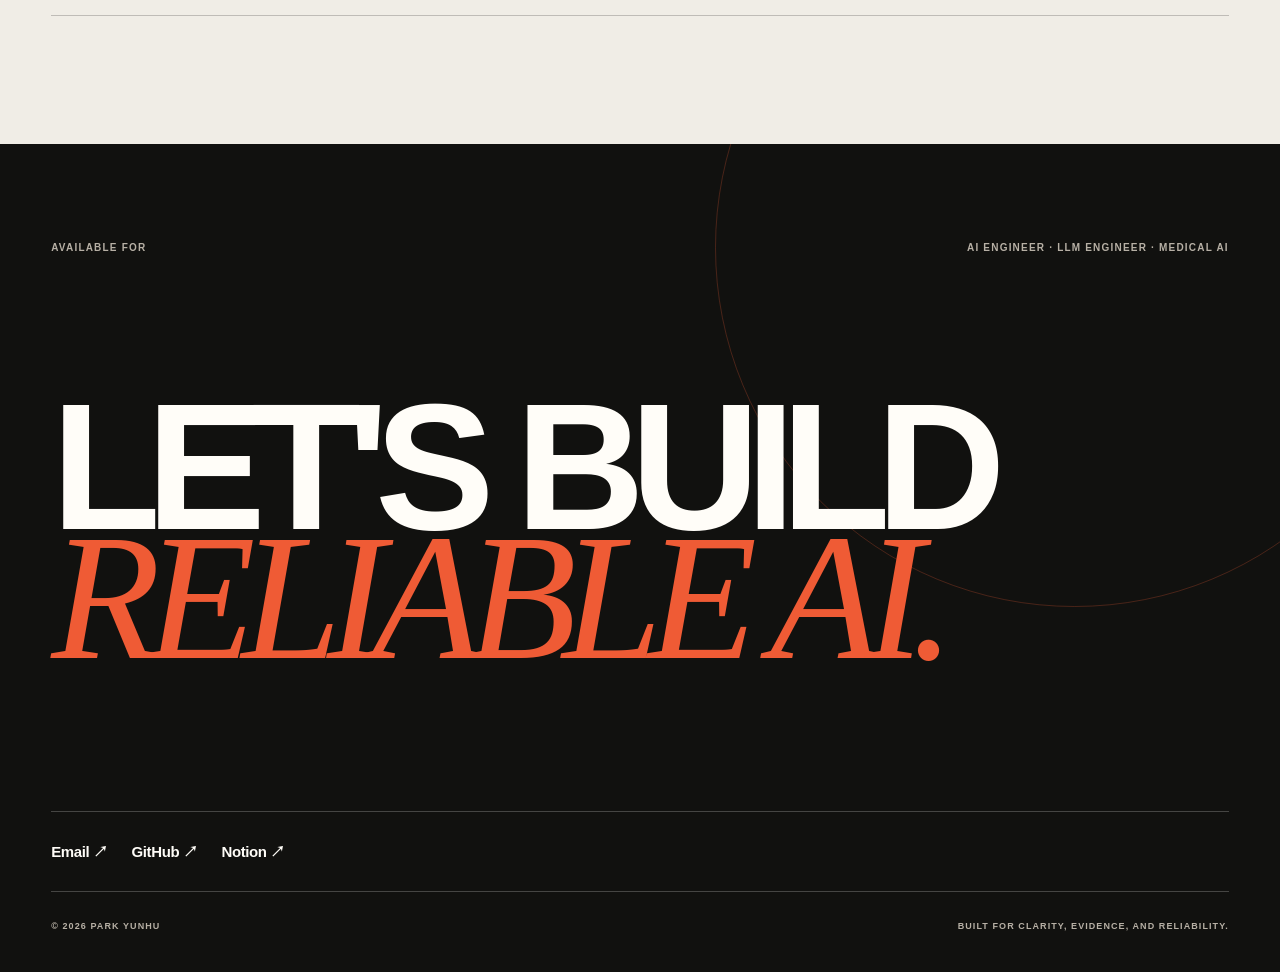
==== commit 30047988: "Unify Medical Insight Lab PSM numbers with the current analysis script Rerunning src/analysis/psm_an" ====
--- a/index.html
+++ b/index.html
@@ -75,7 +75,7 @@
         <ul>
           <li><a href="/project-devorch">DevOrch</a> — 에이전트가 쓴 코드는 사람이 승인해야 반영됩니다. 실제 Claude Code 작업 4건이 모두 게이트를 통과했고, 실제 결함 탐지는 12개 중 5개입니다.</li>
           <li><a href="/project-algo">Algo Pipeline</a> — 근거에 연결된 주장만 발행합니다. 자동 발행은 기본 OFF이고, 테스트는 158개에서 198개로 늘었습니다.</li>
-          <li><a href="/project-medical-insight">Medical Insight Lab</a> — 3,713개 영상으로 "공포 제목이 조회수를 높인다"는 통념을 PSM·DiD로 검증했습니다(PSM 0.63배).</li>
+          <li><a href="/project-medical-insight">Medical Insight Lab</a> — 3,713개 영상으로 "공포 제목이 조회수를 높인다"는 통념을 PSM·DiD로 검증했습니다(PSM 약 0.65배).</li>
         </ul>
         <p class="glance-stack">Stack · Python, TypeScript, FastAPI, Next.js, React, PyTorch, scikit-learn, statsmodels, LangChain, Chroma, MCP, OpenAI·Anthropic·Gemini API, SQLite, Docker, GitHub Actions</p>
       </div>
@@ -129,8 +129,8 @@
 
         <a class="impact-row" href="/project-medical-insight">
           <div class="impact-label"><span>06 / CAUSAL ANALYSIS</span><b>Medical Insight Lab</b><small>Naive → controlled</small></div>
-          <div class="impact-number"><span class="impact-before">0.78×</span><i>→</i><strong>0.63×</strong><small>PSM estimate</small></div>
-          <div class="impact-detail"><p><strong>3,713개 영상</strong>에서 “공포 제목이 조회수를 높인다”는 통념을 검증했습니다. 단순 비교부터 채널 규모·영상 나이를 통제한 PSM까지 세 설계가 모두 같은 방향을 가리켰습니다.</p><span class="impact-note">Naive 0.78× p=.033 · PSM 0.63× p=.019 · DiD +3.4% n.s.</span></div>
+          <div class="impact-number"><span class="impact-before">0.78×</span><i>→</i><strong>0.65×</strong><small>PSM estimate</small></div>
+          <div class="impact-detail"><p><strong>3,713개 영상</strong>에서 “공포 제목이 조회수를 높인다”는 통념을 검증했습니다. 단순 비교부터 채널 규모·영상 나이를 통제한 PSM까지 세 설계가 모두 같은 방향을 가리켰습니다.</p><span class="impact-note">Naive 0.78× p=.033 · PSM 0.65× p=.036 · DiD +3.4% n.s.</span></div>
           <span class="impact-arrow" aria-hidden="true">↗</span>
         </a>
       </div>
@@ -145,7 +145,7 @@
           <a class="project-row" role="listitem" href="/project-topic-thread" data-project="topic"><span class="project-no">02</span><span class="project-copy"><strong>Topic Thread AI</strong><small>Enterprise RAG Search · ESTsoft OJT</small><span class="project-evidence">5 sources · 5 doc formats · permission-filtered · adopted in 3 days</span></span><span class="project-year">2026</span><span class="project-arrow" aria-hidden="true">↗</span></a>
           <a class="project-row" role="listitem" href="/project-algo" data-project="algo"><span class="project-no">03</span><span class="project-copy"><strong>Algo Pipeline</strong><small>Evidence-bound Content Agent · Reliability</small><span class="project-evidence">198 tests · Fact Checker V2 · Queue Lineage V2 · auto-publish OFF</span></span><span class="project-year">2026</span><span class="project-arrow" aria-hidden="true">↗</span></a>
           <a class="project-row" role="listitem" href="/project-medi-matrix" data-project="medi"><span class="project-no">04</span><span class="project-copy"><strong>Medi-Matrix</strong><small>Vitals AI · Transfer Decision Support</small><span class="project-evidence">GRU AUROC .795 · Utility .345 · Production E2E · Vision demo</span></span><span class="project-year">2026</span><span class="project-arrow" aria-hidden="true">↗</span></a>
-          <a class="project-row" role="listitem" href="/project-medical-insight" data-project="insight"><span class="project-no">05</span><span class="project-copy"><strong>Medical Insight Lab</strong><small>Causal Analysis · Data Science</small><span class="project-evidence">3,713 videos · PSM 0.63× · DiD +3.4% (n.s.)</span></span><span class="project-year">2026</span><span class="project-arrow" aria-hidden="true">↗</span></a>
+          <a class="project-row" role="listitem" href="/project-medical-insight" data-project="insight"><span class="project-no">05</span><span class="project-copy"><strong>Medical Insight Lab</strong><small>Causal Analysis · Data Science</small><span class="project-evidence">3,713 videos · PSM 0.65× · DiD +3.4% (n.s.)</span></span><span class="project-year">2026</span><span class="project-arrow" aria-hidden="true">↗</span></a>
         </div>
         <aside class="project-preview project-preview-3d" aria-live="polite">
           <div class="preview-topline"><span data-preview-status>GATED BY DIFF SHA</span><span data-preview-number>01 / 05</span></div>
